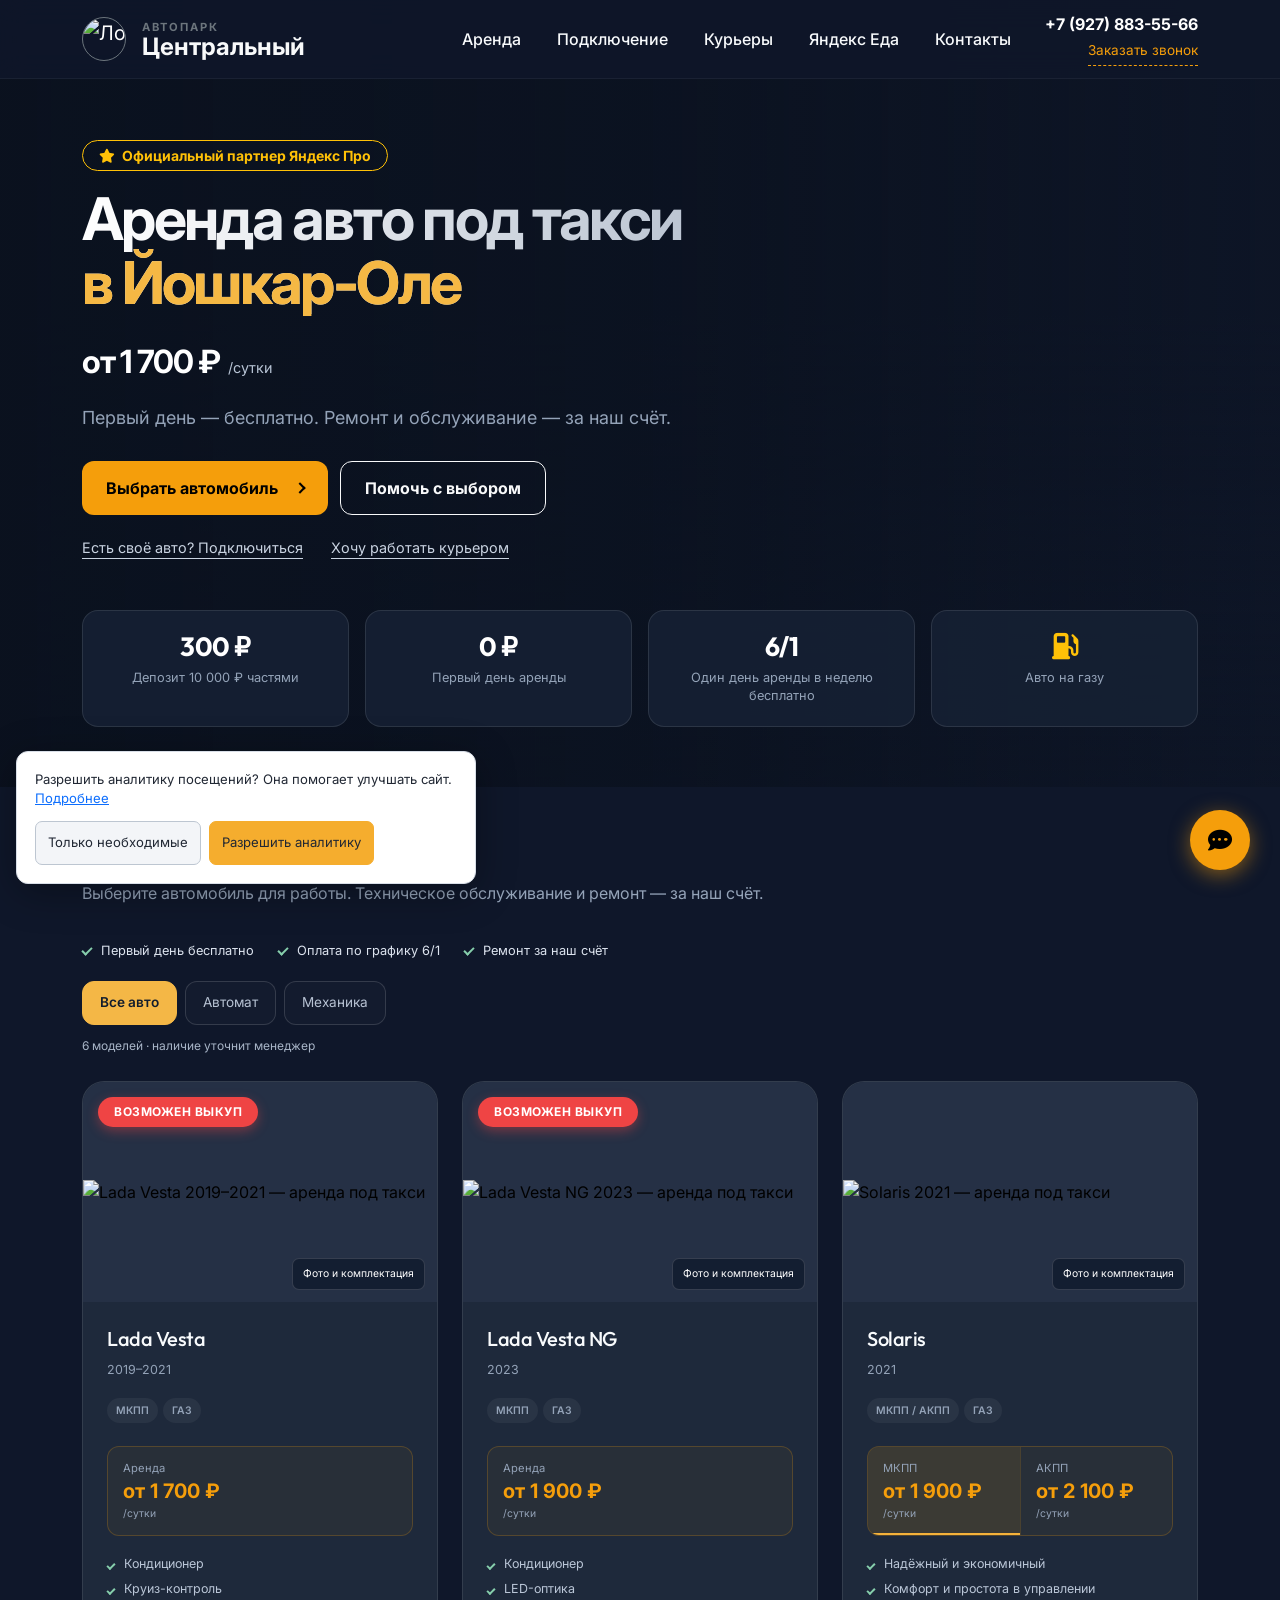
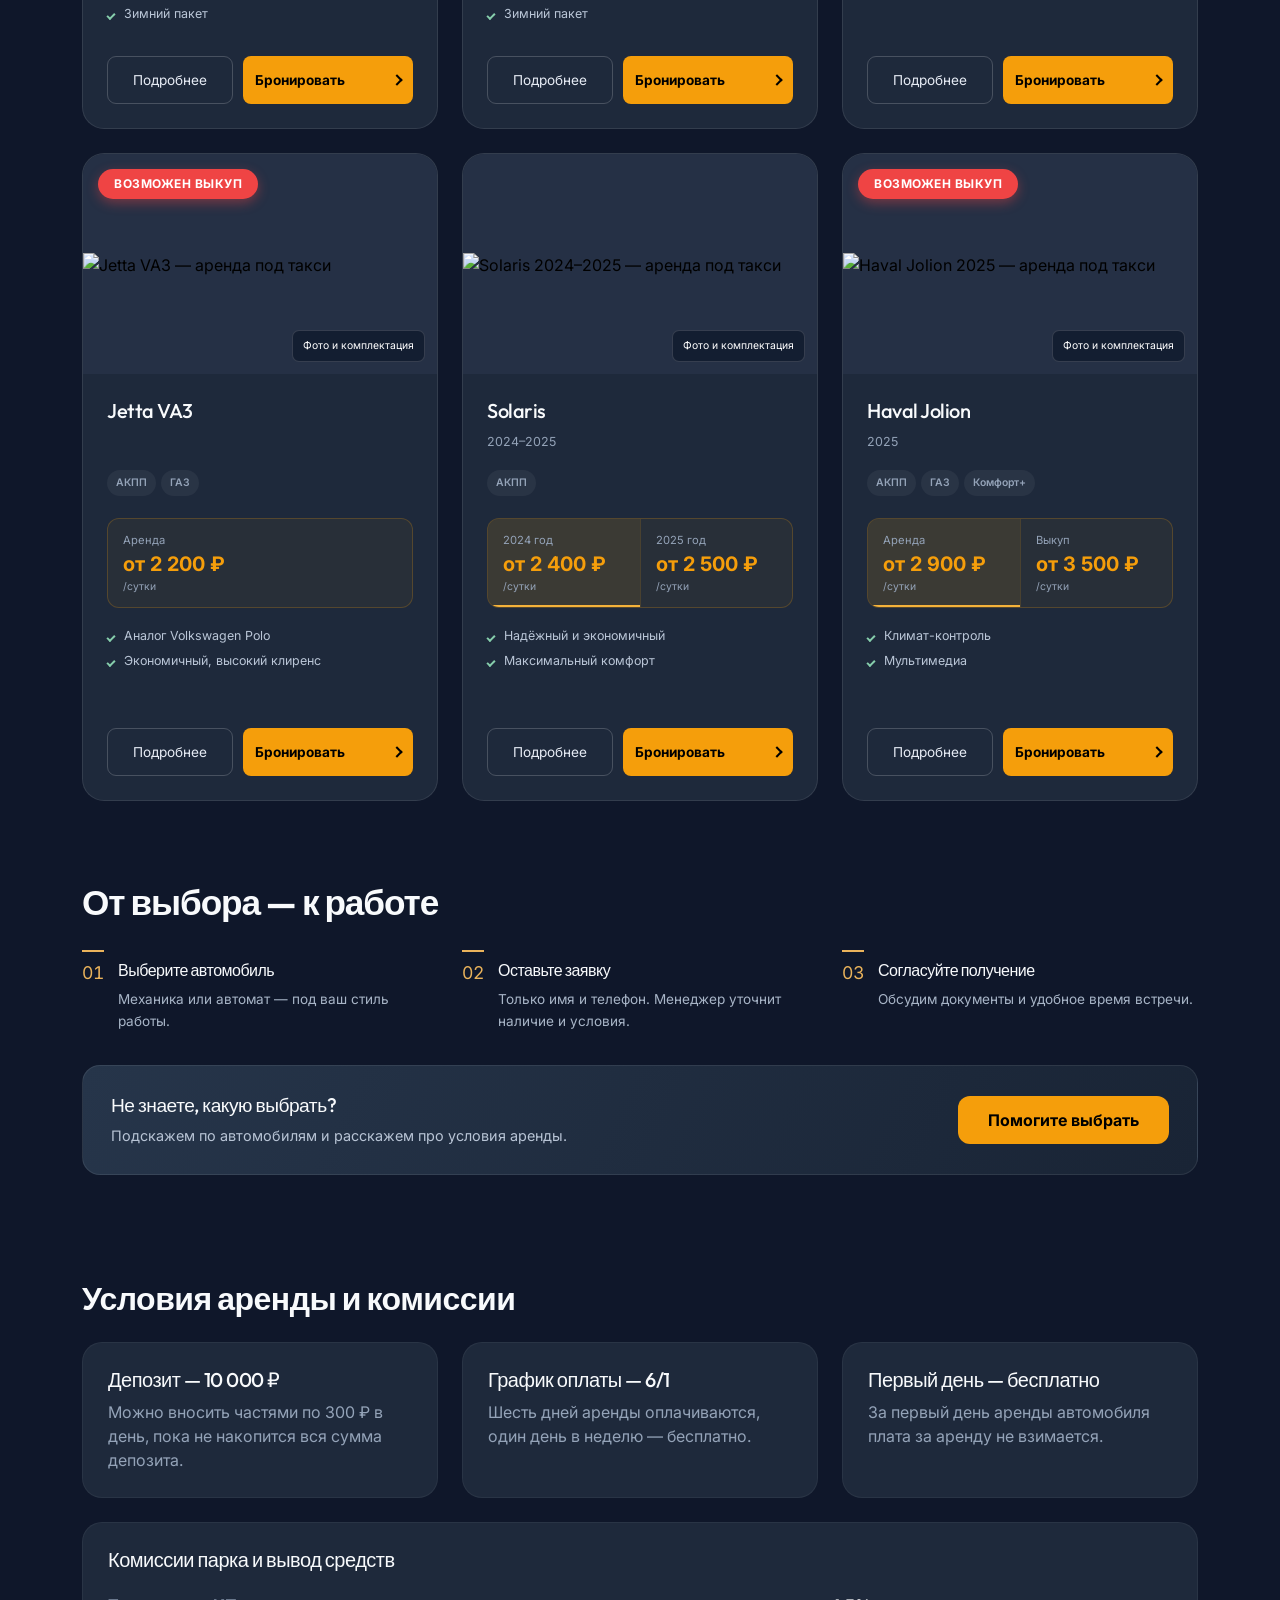
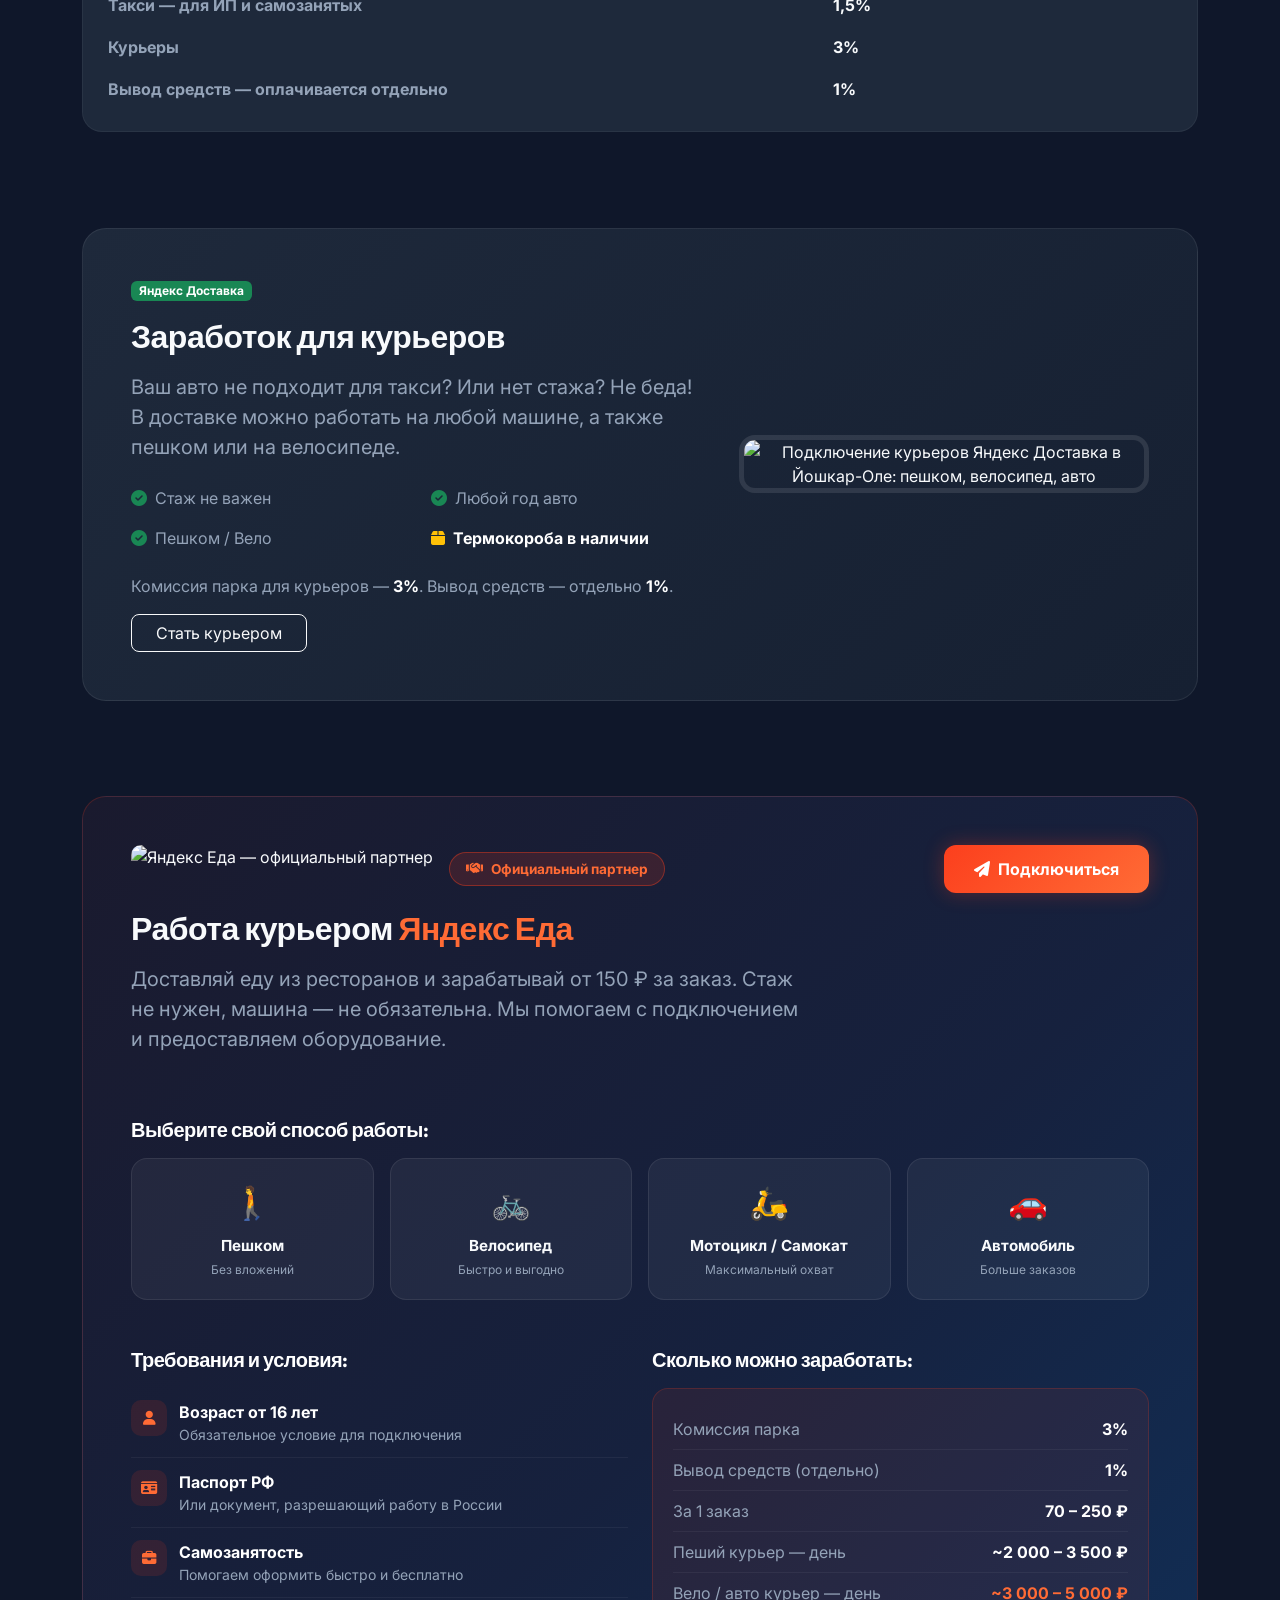
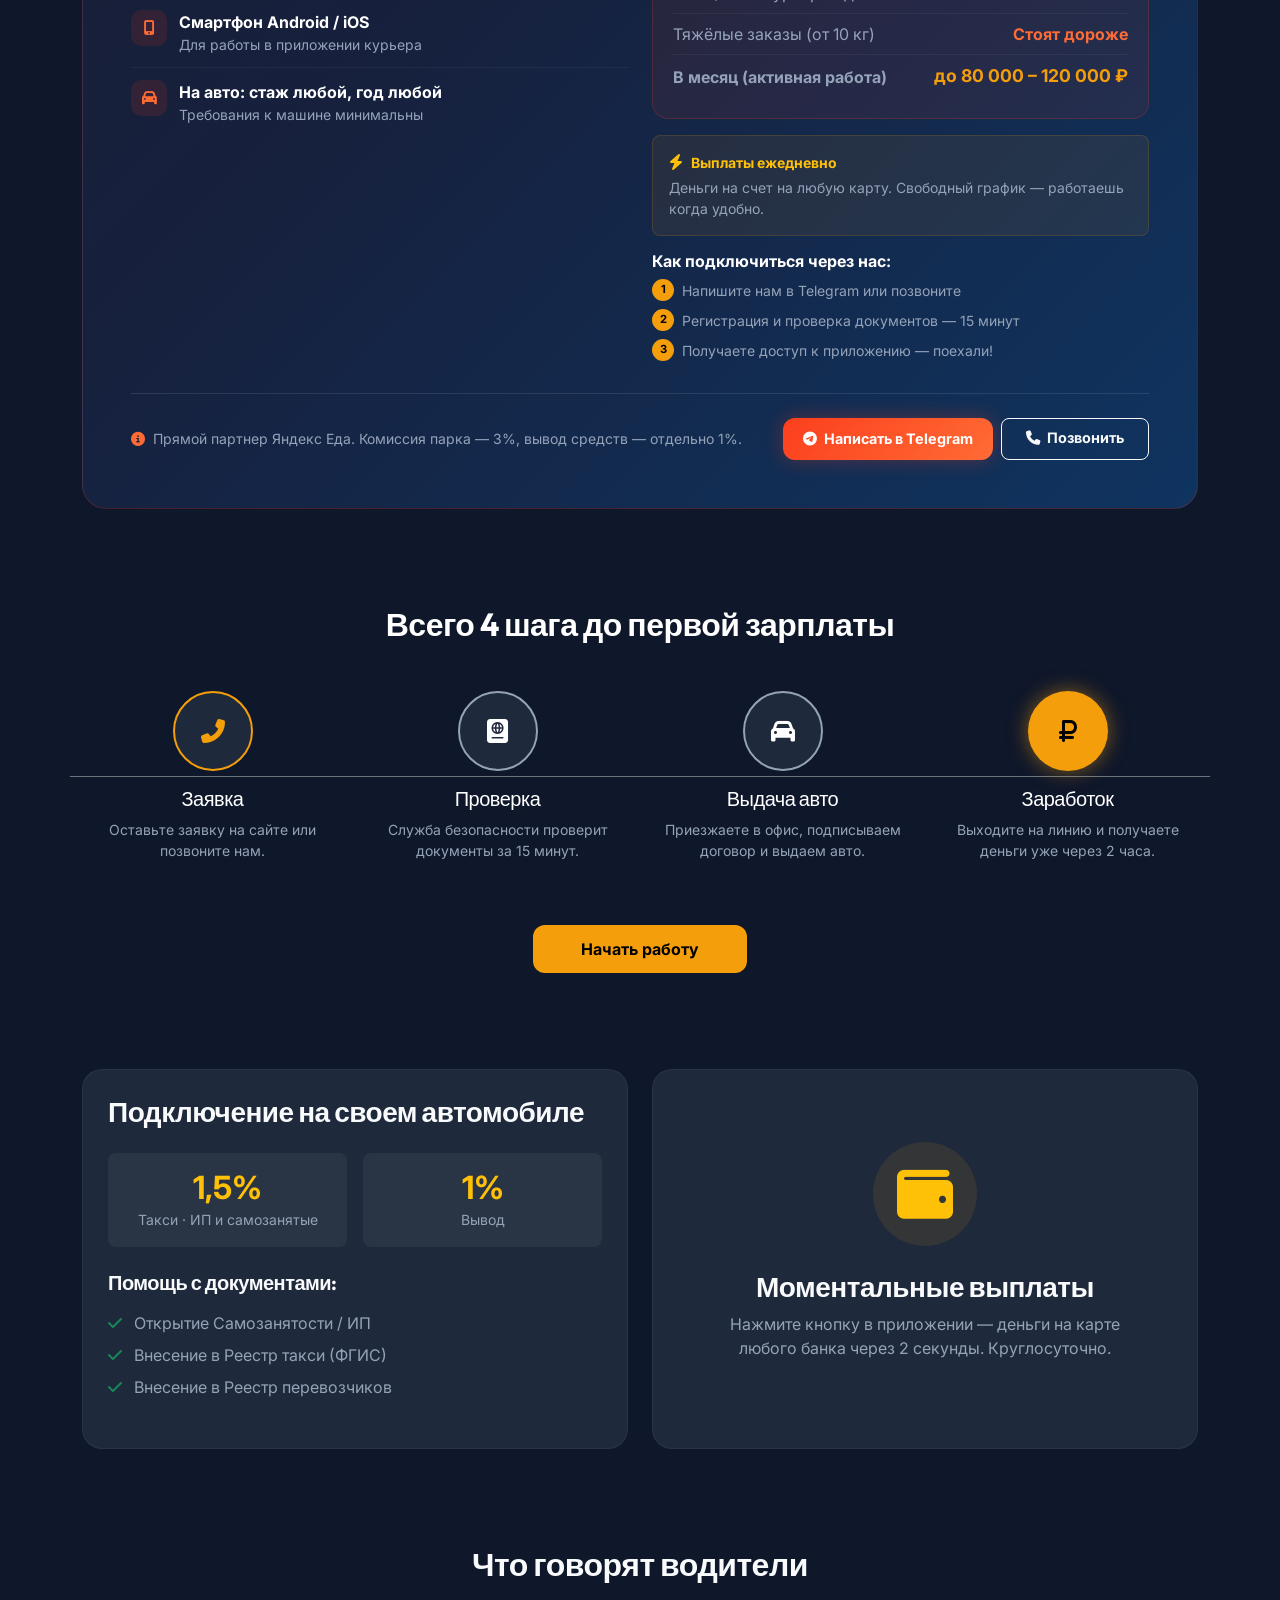
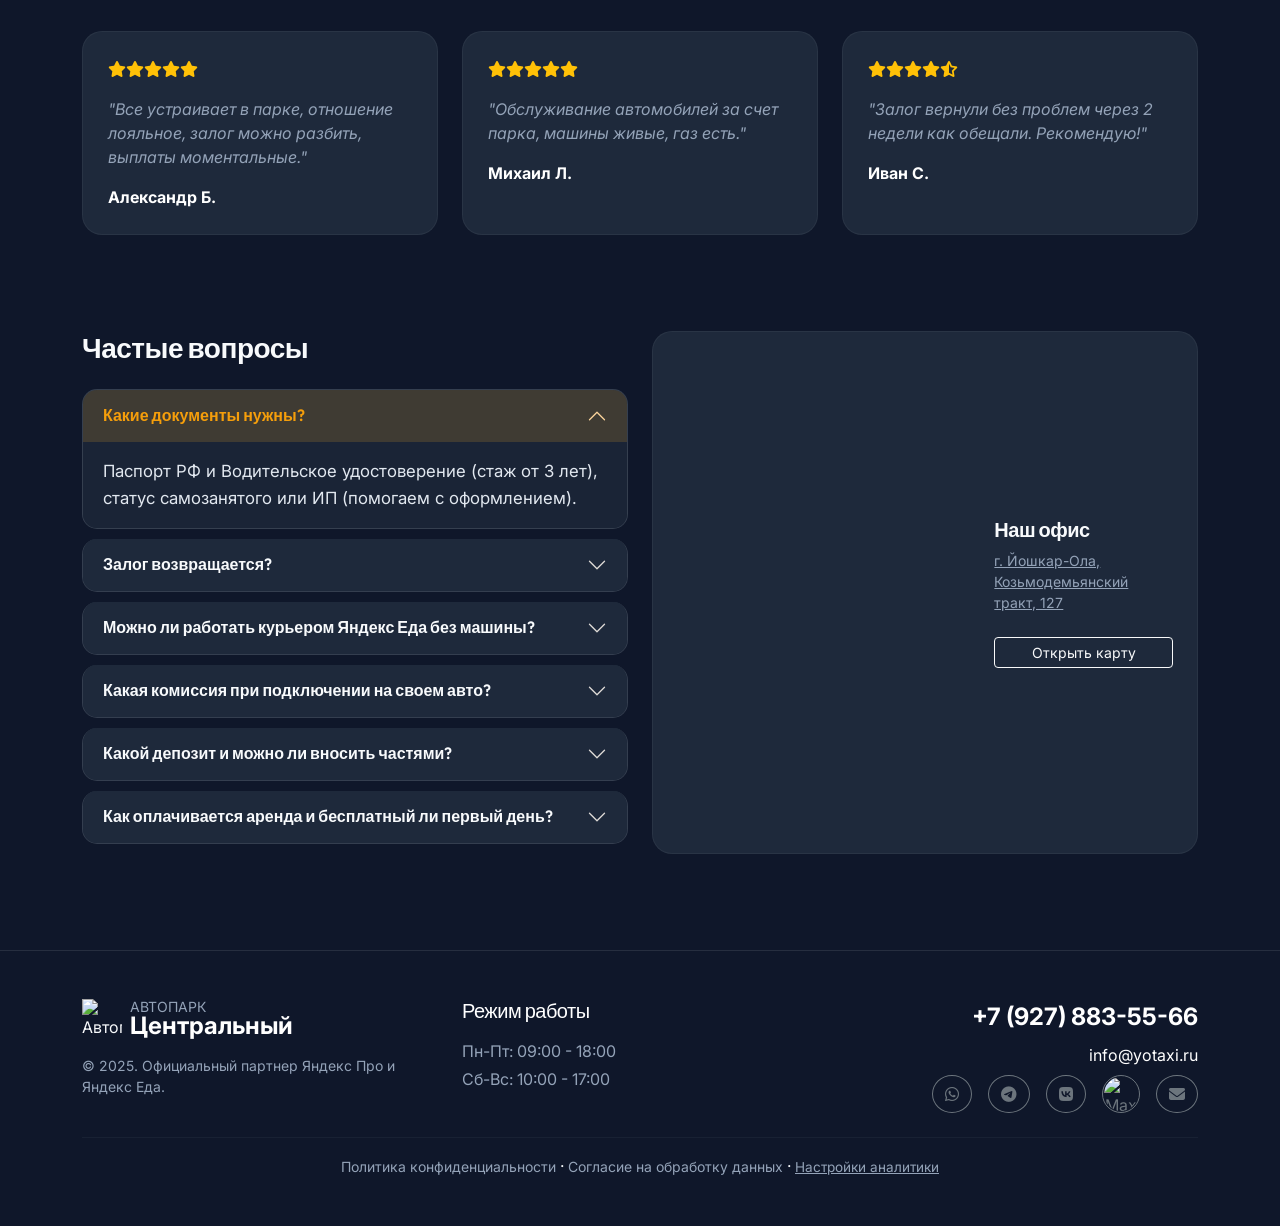
==== deploy/production/index.html @ 074aa04f "Package SEO-ready new homepage with isolated production assets" ====
<!DOCTYPE html>
<html lang="ru">
<head>
    <meta charset="UTF-8">
    <meta name="viewport" content="width=device-width, initial-scale=1.0">
    <meta name="theme-color" content="#f59e0b">

    <!-- Search metadata for the production homepage. -->
    <title>Аренда авто под такси в Йошкар-Оле от 1 700 ₽ | Центральный</title>
    <meta name="description" content="Авто под такси в Йошкар-Оле от 1 700 ₽/сутки: Vesta, Solaris, Jetta, Haval. Первый день бесплатно, график 6/1. Депозит частями, ремонт за счёт парка.">
    <meta name="robots" content="index, follow">
    <link rel="canonical" href="https://yotaxi.ru/">
    <link rel="sitemap" type="application/xml" href="https://yotaxi.ru/sitemap.xml">

    <!-- ДОБАВЛЕНО: preconnect для ускорения загрузки шрифтов и CDN -->
    <link rel="preconnect" href="https://fonts.googleapis.com">
    <link rel="preconnect" href="https://fonts.gstatic.com" crossorigin>
    <link rel="preconnect" href="https://cdn.jsdelivr.net">


    <!-- Open Graph -->
    <meta property="og:title" content="Аренда авто под такси в Йошкар-Оле от 1 700 ₽ | Центральный">
    <meta property="og:description" content="Авто под такси в Йошкар-Оле от 1 700 ₽/сутки: Vesta, Solaris, Jetta, Haval. Первый день бесплатно, график 6/1. Депозит частями, ремонт за счёт парка.">
    <meta property="og:type" content="website">
    <meta property="og:url" content="https://yotaxi.ru/">
    <meta property="og:site_name" content="Автопарк Центральный">
    <meta property="og:image" content="https://yotaxi.ru/vesta23.jpg">
    <meta property="og:image:width" content="1344">
    <meta property="og:image:height" content="768">
    <meta property="og:image:alt" content="Lada Vesta NG — аренда под такси в автопарке Центральный">
    <meta property="og:locale" content="ru_RU">

    <!-- Twitter Card -->
    <meta name="twitter:card" content="summary_large_image">
    <meta name="twitter:title" content="Аренда авто под такси в Йошкар-Оле от 1 700 ₽ | Центральный">
    <meta name="twitter:description" content="Авто под такси в Йошкар-Оле от 1 700 ₽/сутки: Vesta, Solaris, Jetta, Haval. Первый день бесплатно, график 6/1. Депозит частями, ремонт за счёт парка.">
    <meta name="twitter:image" content="https://yotaxi.ru/vesta23.jpg">

    <!-- AutoRental: published services and starting daily prices. -->
    <script type="application/ld+json">
{
  "@context": "https://schema.org",
  "@type": "AutoRental",
  "name": "Автопарк Центральный",
  "description": "Аренда автомобилей под такси и подключение водителей/курьеров к Яндекс Про и Яндекс Еда в Йошкар-Оле",
  "url": "https://yotaxi.ru/",
  "telephone": "+79278835566",
  "email": "info@yotaxi.ru",
  "image": "https://yotaxi.ru/logo.png",
  "logo": "https://yotaxi.ru/logo.png",
  "priceRange": "от 1700 ₽/сутки",
  "currenciesAccepted": "RUB",
  "areaServed": {
    "@type": "City",
    "name": "Йошкар-Ола"
  },
  "address": {
    "@type": "PostalAddress",
    "streetAddress": "Козьмодемьянский тракт 127",
    "addressLocality": "Йошкар-Ола",
    "addressRegion": "Республика Марий Эл",
    "addressCountry": "RU"
  },
  "openingHoursSpecification": [
    {
      "@type": "OpeningHoursSpecification",
      "dayOfWeek": [
        "Monday",
        "Tuesday",
        "Wednesday",
        "Thursday",
        "Friday"
      ],
      "opens": "09:00",
      "closes": "18:00"
    },
    {
      "@type": "OpeningHoursSpecification",
      "dayOfWeek": [
        "Saturday",
        "Sunday"
      ],
      "opens": "10:00",
      "closes": "17:00"
    }
  ],
  "sameAs": [
    "https://t.me/yotaxi",
    "https://vk.com/yotaxi12",
    "https://wa.me/79278835566"
  ],
  "hasOfferCatalog": {
    "@type": "OfferCatalog",
    "name": "Услуги автопарка",
    "itemListElement": [
      {
        "@type": "Offer",
        "url": "https://yotaxi.ru/#catalog",
        "itemOffered": {
          "@type": "Service",
          "name": "Lada Vesta 2019–2021, МКПП",
          "serviceType": "Аренда автомобиля под такси",
          "areaServed": {
            "@type": "City",
            "name": "Йошкар-Ола"
          }
        },
        "priceSpecification": {
          "@type": "UnitPriceSpecification",
          "minPrice": 1700,
          "priceCurrency": "RUB",
          "referenceQuantity": {
            "@type": "QuantitativeValue",
            "value": 1,
            "unitCode": "DAY"
          },
          "unitText": "сутки"
        }
      },
      {
        "@type": "Offer",
        "url": "https://yotaxi.ru/#catalog",
        "itemOffered": {
          "@type": "Service",
          "name": "Lada Vesta NG 2023, МКПП",
          "serviceType": "Аренда автомобиля под такси",
          "areaServed": {
            "@type": "City",
            "name": "Йошкар-Ола"
          }
        },
        "priceSpecification": {
          "@type": "UnitPriceSpecification",
          "minPrice": 1900,
          "priceCurrency": "RUB",
          "referenceQuantity": {
            "@type": "QuantitativeValue",
            "value": 1,
            "unitCode": "DAY"
          },
          "unitText": "сутки"
        }
      },
      {
        "@type": "Offer",
        "url": "https://yotaxi.ru/#catalog",
        "itemOffered": {
          "@type": "Service",
          "name": "Solaris, МКПП",
          "serviceType": "Аренда автомобиля под такси",
          "areaServed": {
            "@type": "City",
            "name": "Йошкар-Ола"
          }
        },
        "priceSpecification": {
          "@type": "UnitPriceSpecification",
          "minPrice": 1900,
          "priceCurrency": "RUB",
          "referenceQuantity": {
            "@type": "QuantitativeValue",
            "value": 1,
            "unitCode": "DAY"
          },
          "unitText": "сутки"
        }
      },
      {
        "@type": "Offer",
        "url": "https://yotaxi.ru/#catalog",
        "itemOffered": {
          "@type": "Service",
          "name": "Solaris, АКПП",
          "serviceType": "Аренда автомобиля под такси",
          "areaServed": {
            "@type": "City",
            "name": "Йошкар-Ола"
          }
        },
        "priceSpecification": {
          "@type": "UnitPriceSpecification",
          "minPrice": 2100,
          "priceCurrency": "RUB",
          "referenceQuantity": {
            "@type": "QuantitativeValue",
            "value": 1,
            "unitCode": "DAY"
          },
          "unitText": "сутки"
        }
      },
      {
        "@type": "Offer",
        "url": "https://yotaxi.ru/#catalog",
        "itemOffered": {
          "@type": "Service",
          "name": "Jetta VA3, АКПП",
          "serviceType": "Аренда автомобиля под такси",
          "areaServed": {
            "@type": "City",
            "name": "Йошкар-Ола"
          }
        },
        "priceSpecification": {
          "@type": "UnitPriceSpecification",
          "minPrice": 2200,
          "priceCurrency": "RUB",
          "referenceQuantity": {
            "@type": "QuantitativeValue",
            "value": 1,
            "unitCode": "DAY"
          },
          "unitText": "сутки"
        }
      },
      {
        "@type": "Offer",
        "url": "https://yotaxi.ru/#catalog",
        "itemOffered": {
          "@type": "Service",
          "name": "Solaris 2024, АКПП",
          "serviceType": "Аренда автомобиля под такси",
          "areaServed": {
            "@type": "City",
            "name": "Йошкар-Ола"
          }
        },
        "priceSpecification": {
          "@type": "UnitPriceSpecification",
          "minPrice": 2400,
          "priceCurrency": "RUB",
          "referenceQuantity": {
            "@type": "QuantitativeValue",
            "value": 1,
            "unitCode": "DAY"
          },
          "unitText": "сутки"
        }
      },
      {
        "@type": "Offer",
        "url": "https://yotaxi.ru/#catalog",
        "itemOffered": {
          "@type": "Service",
          "name": "Solaris 2025, АКПП",
          "serviceType": "Аренда автомобиля под такси",
          "areaServed": {
            "@type": "City",
            "name": "Йошкар-Ола"
          }
        },
        "priceSpecification": {
          "@type": "UnitPriceSpecification",
          "minPrice": 2500,
          "priceCurrency": "RUB",
          "referenceQuantity": {
            "@type": "QuantitativeValue",
            "value": 1,
            "unitCode": "DAY"
          },
          "unitText": "сутки"
        }
      },
      {
        "@type": "Offer",
        "url": "https://yotaxi.ru/#catalog",
        "itemOffered": {
          "@type": "Service",
          "name": "Haval Jolion 2025 — аренда",
          "serviceType": "Аренда автомобиля под такси",
          "areaServed": {
            "@type": "City",
            "name": "Йошкар-Ола"
          }
        },
        "priceSpecification": {
          "@type": "UnitPriceSpecification",
          "minPrice": 2900,
          "priceCurrency": "RUB",
          "referenceQuantity": {
            "@type": "QuantitativeValue",
            "value": 1,
            "unitCode": "DAY"
          },
          "unitText": "сутки"
        }
      },
      {
        "@type": "Offer",
        "url": "https://yotaxi.ru/#catalog",
        "itemOffered": {
          "@type": "Service",
          "name": "Haval Jolion 2025 — выкуп",
          "serviceType": "Аренда автомобиля с выкупом",
          "areaServed": {
            "@type": "City",
            "name": "Йошкар-Ола"
          }
        },
        "priceSpecification": {
          "@type": "UnitPriceSpecification",
          "minPrice": 3500,
          "priceCurrency": "RUB",
          "referenceQuantity": {
            "@type": "QuantitativeValue",
            "value": 1,
            "unitCode": "DAY"
          },
          "unitText": "сутки"
        }
      },
      {
        "@type": "Offer",
        "itemOffered": {
          "@type": "Service",
          "name": "Подключение на своем авто к Яндекс Про",
          "description": "Комиссия парка для ИП и самозанятых — 1,5%, вывод средств — отдельно 1%. Выплаты 24/7, помощь с документами."
        }
      },
      {
        "@type": "Offer",
        "itemOffered": {
          "@type": "Service",
          "name": "Подключение курьеров Яндекс Еда",
          "description": "Работа курьером Яндекс Еда пешком, на велосипеде или авто. Комиссия парка — 3%, вывод средств — отдельно 1%."
        }
      }
    ]
  },
  "@id": "https://yotaxi.ru/#organization"
}
    </script>

    <!-- FAQ answers match the visible page; rich results are not guaranteed. -->
    <script type="application/ld+json">
{
  "@context": "https://schema.org",
  "@type": "FAQPage",
  "@id": "https://yotaxi.ru/#faq",
  "mainEntity": [
    {
      "@type": "Question",
      "name": "Какие документы нужны?",
      "acceptedAnswer": {
        "@type": "Answer",
        "text": "Паспорт РФ и Водительское удостоверение (стаж от 3 лет), статус самозанятого или ИП (помогаем с оформлением)."
      }
    },
    {
      "@type": "Question",
      "name": "Залог возвращается?",
      "acceptedAnswer": {
        "@type": "Answer",
        "text": "Да, депозит полностью возвратный. Мы удерживаем его всего 14 дней после сдачи автомобиля для проверки наличия штрафов ГИБДД. Если штрафов нет — возвращаем всю сумму вам."
      }
    },
    {
      "@type": "Question",
      "name": "Можно ли работать курьером Яндекс Еда без машины?",
      "acceptedAnswer": {
        "@type": "Answer",
        "text": "Да! В Яндекс Еда можно работать пешком, на велосипеде или самокате. Стаж и автомобиль не нужны. Нужны паспорт, самозанятость и смартфон — помогаем с оформлением."
      }
    },
    {
      "@type": "Question",
      "name": "Какая комиссия при подключении на своем авто?",
      "acceptedAnswer": {
        "@type": "Answer",
        "text": "Комиссия парка для водителей такси со статусом ИП или самозанятого — 1,5%. Для курьеров — 3%. Вывод средств оплачивается отдельно — 1%. Выплаты доступны 24/7 в течение 2 секунд после нажатия кнопки."
      }
    },
    {
      "@type": "Question",
      "name": "Какой депозит и можно ли вносить частями?",
      "acceptedAnswer": {
        "@type": "Answer",
        "text": "Депозит — 10 000 ₽. Можно вносить по 300 ₽ в день, пока не накопится вся сумма."
      }
    },
    {
      "@type": "Question",
      "name": "Как оплачивается аренда и бесплатный ли первый день?",
      "acceptedAnswer": {
        "@type": "Answer",
        "text": "График оплаты — 6/1: шесть дней оплачиваются, один день в неделю — бесплатно. Первый день аренды также бесплатный."
      }
    }
  ]
}
    </script>

    <link rel="icon" type="image/png" href="logo.png">
    <!-- Шрифты -->
    <link href="https://fonts.googleapis.com/css2?family=Outfit:wght@300;400;600;800&family=Inter:wght@400;500&display=swap" rel="stylesheet">
    <link href="https://cdn.jsdelivr.net/npm/bootstrap@5.3.0/dist/css/bootstrap.min.css" rel="stylesheet">
    <link rel="stylesheet" href="https://cdnjs.cloudflare.com/ajax/libs/font-awesome/6.4.0/css/all.min.css">
    <link href="https://unpkg.com/aos@2.3.1/dist/aos.css" rel="stylesheet">

    <style>
        :root {
            --bg-body: #0f172a;
            --bg-card: #1e293b;
            --accent: #f59e0b;
            --accent-hover: #d97706;
            --text-light: #f8fafc;
            --text-dim: #94a3b8;
            /* Яндекс Еда цвет */
            --yeda-green: #FC3F1D;
            --yeda-bg: rgba(252, 63, 29, 0.08);
        }

        body { font-family: 'Inter', sans-serif; background-color: var(--bg-body); color: var(--text-light); overflow-x: hidden; }
        h1, h2, h3, h4, h5, .modal-title { font-family: 'Outfit', sans-serif; letter-spacing: -0.5px; }

        /* Навигация */
        .navbar { background-color: rgba(15,23,42,0.9) !important; backdrop-filter: blur(15px); border-bottom: 1px solid rgba(255,255,255,0.05); padding: 15px 0; }
        .nav-link { color: var(--text-light) !important; font-weight: 500; margin: 0 10px; position: relative; }
        .nav-link::after { content: ''; position: absolute; width: 0; height: 2px; bottom: 0; left: 0; background-color: var(--accent); transition: 0.3s; }
        .nav-link:hover::after { width: 100%; }
        .callback-link { color: var(--accent); font-size: 0.85rem; text-decoration: none; border-bottom: 1px dashed var(--accent); transition: 0.3s; cursor: pointer; }
        .callback-link:hover { color: #fff; border-color: #fff; }

        /* Кнопки */
        .btn-primary-custom { background: var(--accent); color: #000; font-weight: 700; padding: 12px 30px; border-radius: 12px; border: none; box-shadow: 0 0 20px rgba(245,158,11,0.4); transition: 0.3s; }
        .btn-primary-custom:hover { background: var(--accent-hover); transform: translateY(-3px); box-shadow: 0 0 30px rgba(245,158,11,0.6); color: #000; }

        /* Поля ввода */
        .form-control { background-color: rgba(255,255,255,0.08) !important; border: 1px solid rgba(255,255,255,0.1) !important; color: #ffffff !important; padding: 12px; }
        .form-control:focus { background-color: rgba(255,255,255,0.15) !important; border-color: var(--accent) !important; box-shadow: none !important; }
        .form-control::placeholder { color: rgba(255,255,255,0.5) !important; opacity: 1; }

        /* Герой */
        .hero-section {
            position: relative; padding: 180px 0 120px;
            background: radial-gradient(circle at top right, rgba(245,158,11,0.15), transparent 40%),
                        linear-gradient(to bottom, rgba(15,23,42,0.6), var(--bg-body)),
                        url('./photo.avif');
            background-size: cover; background-position: center; overflow: hidden;
        }

        /* Bento & Cards */
        .bento-box { background: var(--bg-card); border: 1px solid rgba(255,255,255,0.05); border-radius: 20px; padding: 25px; height: 100%; transition: 0.3s; }
        .bento-box:hover { transform: translateY(-5px); border-color: rgba(255,255,255,0.2); }
        .car-card { background: var(--bg-card); border-radius: 24px; overflow: hidden; border: 1px solid rgba(255,255,255,0.05); transition: 0.4s cubic-bezier(0.175,0.885,0.32,1.275); height: 100%; position: relative; }
        .car-card:hover { transform: translateY(-10px) scale(1.02); box-shadow: 0 20px 40px rgba(0,0,0,0.3); border-color: rgba(245,158,11,0.3); }
        .car-img-wrapper { height: 240px; background: #253045; position: relative; overflow: hidden; }
        .car-img-wrapper img { width: 100%; height: 100%; object-fit: cover; transition: 0.5s; }
        .car-card:hover .car-img-wrapper img { transform: scale(1.1); }
        .car-body { padding: 30px; display: flex; flex-direction: column; height: 100%; }
        .price-tag { background: rgba(245,158,11,0.15); color: var(--accent); padding: 8px 16px; border-radius: 12px; font-weight: 700; font-size: 1.1rem; border: 1px solid rgba(245,158,11,0.3); }
        .tag { font-size: 0.75rem; font-weight: 600; padding: 6px 12px; border-radius: 50px; background: rgba(255,255,255,0.05); color: var(--text-dim); display: inline-block; margin-right: 5px; margin-bottom: 5px; }
        .tag-accent { background: rgba(245,158,11,0.15); color: var(--accent); }
        .badge-buyout { position: absolute; top: 15px; left: 15px; background: #ef4444; color: white; padding: 6px 16px; border-radius: 50px; font-weight: 700; font-size: 0.75rem; z-index: 10; text-transform: uppercase; letter-spacing: 0.5px; box-shadow: 0 4px 12px rgba(239,68,68,0.4); }

        /* FAQ */
        .accordion-item { background-color: var(--bg-card); border: 1px solid rgba(255,255,255,0.1); border-radius: 15px !important; margin-bottom: 10px; overflow: hidden; }
        .accordion-button { background-color: var(--bg-card); color: var(--text-light); font-weight: 600; box-shadow: none !important; }
        .accordion-button:not(.collapsed) { background-color: rgba(245,158,11,0.15); color: var(--accent); }
        .accordion-button::after { filter: invert(1); }
        .accordion-body { color: #e2e8f0; background-color: #1a2436; font-size: 1.05rem; line-height: 1.6; }

        /* ===== СЕКЦИЯ КУРЬЕРЫ (ИСПРАВЛЕНО: добавлен стиль courier-section) ===== */
        .courier-section {
            background: linear-gradient(135deg, #1e293b 0%, #162032 100%);
            border: 1px solid rgba(255,255,255,0.08);
            border-radius: 24px;
        }

        /* ===== НОВЫЙ БЛОК: ЯНДЕКС ЕДА ===== */
        .yeda-section {
            background: linear-gradient(135deg, #1a1a2e 0%, #16213e 50%, #0f3460 100%);
            border-radius: 24px;
            border: 1px solid rgba(252, 63, 29, 0.2);
            position: relative;
            overflow: hidden;
        }
        .yeda-section::before {
            content: '';
            position: absolute;
            top: -50%;
            right: -20%;
            width: 400px;
            height: 400px;
            background: radial-gradient(circle, rgba(252,63,29,0.1) 0%, transparent 70%);
            pointer-events: none;
        }
        .yeda-badge {
            display: inline-flex;
            align-items: center;
            gap: 8px;
            background: rgba(252,63,29,0.15);
            border: 1px solid rgba(252,63,29,0.4);
            color: #FF6B35;
            padding: 6px 16px;
            border-radius: 50px;
            font-weight: 700;
            font-size: 0.85rem;
            margin-bottom: 16px;
        }
        .yeda-transport-card {
            background: rgba(255,255,255,0.05);
            border: 1px solid rgba(255,255,255,0.08);
            border-radius: 16px;
            padding: 20px;
            text-align: center;
            transition: 0.3s;
            cursor: default;
        }
        .yeda-transport-card:hover {
            background: rgba(252,63,29,0.1);
            border-color: rgba(252,63,29,0.3);
            transform: translateY(-4px);
        }
        .yeda-transport-card .icon { font-size: 2rem; margin-bottom: 8px; }
        .yeda-transport-card .label { font-weight: 700; color: var(--text-light); font-size: 0.95rem; }
        .yeda-transport-card .sub { font-size: 0.75rem; color: var(--text-dim); margin-top: 4px; }
        .yeda-condition-row {
            display: flex;
            align-items: flex-start;
            gap: 12px;
            padding: 12px 0;
            border-bottom: 1px solid rgba(255,255,255,0.05);
        }
        .yeda-condition-row:last-child { border-bottom: none; }
        .yeda-condition-icon {
            width: 36px;
            height: 36px;
            background: rgba(252,63,29,0.12);
            border-radius: 10px;
            display: flex;
            align-items: center;
            justify-content: center;
            flex-shrink: 0;
            color: #FF6B35;
            font-size: 0.9rem;
        }
        .yeda-earnings-block {
            background: rgba(252,63,29,0.08);
            border: 1px solid rgba(252,63,29,0.2);
            border-radius: 16px;
            padding: 20px;
        }
        .yeda-earn-item {
            display: flex;
            justify-content: space-between;
            align-items: center;
            padding: 8px 0;
            border-bottom: 1px solid rgba(255,255,255,0.05);
        }
        .yeda-earn-item:last-child { border-bottom: none; }
        .btn-yeda {
            background: linear-gradient(135deg, #FC3F1D, #ff6b35);
            color: white;
            font-weight: 700;
            padding: 12px 30px;
            border-radius: 12px;
            border: none;
            box-shadow: 0 0 20px rgba(252,63,29,0.3);
            transition: 0.3s;
            text-decoration: none;
            display: inline-block;
        }
        .btn-yeda:hover { transform: translateY(-3px); box-shadow: 0 0 30px rgba(252,63,29,0.5); color: white; }

        /* Chat Widget */
        .chat-widget { position: fixed; bottom: 30px; right: 30px; z-index: 2000; display: flex; flex-direction: column-reverse; align-items: center; gap: 10px; }
        @media (max-width: 768px) { .chat-widget { bottom: 90px; right: 20px; } }
        .chat-toggle { width: 60px; height: 60px; background: var(--accent); border-radius: 50%; border: none; box-shadow: 0 5px 20px rgba(245,158,11,0.5); color: #000; font-size: 24px; cursor: pointer; transition: 0.3s; display: flex; align-items: center; justify-content: center; animation: pulse-gold 2s infinite; }
        .chat-toggle.active { animation: none; background: #fff; color: #000; }
        .chat-buttons { display: flex; flex-direction: column; gap: 10px; opacity: 0; visibility: hidden; transform: translateY(20px); transition: all 0.3s ease; pointer-events: none; }
        .chat-buttons.active { opacity: 1; visibility: visible; transform: translateY(0); pointer-events: auto; }
        .chat-btn { width: 50px; height: 50px; border-radius: 50%; display: flex; align-items: center; justify-content: center; color: white !important; text-decoration: none; font-size: 22px; box-shadow: 0 5px 15px rgba(0,0,0,0.3); transition: 0.3s; }
        .chat-btn:hover { transform: scale(1.1); color: white !important; }
        .chat-btn.wa { background: #25D366; }
        .chat-btn.tg { background: #0088cc; }
        .chat-btn.vk { background: #0077FF; }
        .chat-btn.max { background: #FF6B35; }
        @keyframes pulse-gold { 0% { box-shadow: 0 0 0 0 rgba(245,158,11,0.7); } 70% { box-shadow: 0 0 0 15px rgba(245,158,11,0); } 100% { box-shadow: 0 0 0 0 rgba(245,158,11,0); } }

        /* Mobile Nav */
        .mobile-nav { position: fixed; bottom: 20px; left: 50%; transform: translateX(-50%); width: 90%; max-width: 400px; background: rgba(15,23,42,0.8); backdrop-filter: blur(15px); border: 1px solid rgba(255,255,255,0.1); border-radius: 50px; padding: 10px; display: flex; gap: 10px; z-index: 1000; box-shadow: 0 10px 30px rgba(0,0,0,0.5); }
        .mobile-btn { flex: 1; text-align: center; padding: 12px; border-radius: 40px; font-weight: 700; text-decoration: none; font-size: 0.9rem; }
        @media (min-width: 768px) { .mobile-nav { display: none; } }
        .text-gradient { background: linear-gradient(to right, #fff, #94a3b8); -webkit-background-clip: text; -webkit-text-fill-color: transparent; }
    </style>
    <link rel="stylesheet" href="assets-v20261110/site.css?v=20261110-gallery-1">
</head>
<body>
    <!-- Шапка -->
    <nav class="navbar navbar-expand-lg navbar-dark fixed-top">
        <div class="container">
            <a class="navbar-brand d-flex align-items-center" href="#">
                <img src="logo.png" alt="Логотип Автопарк Центральный" width="50" height="50" class="me-3 rounded-circle border border-secondary">
                <div class="d-flex flex-column">
                    <span class="text-secondary text-uppercase fw-bold" style="font-size:0.7rem;letter-spacing:2px;">Автопарк</span>
                    <span class="fw-bold text-light" style="font-size:1.5rem;line-height:1;">Центральный</span>
                </div>
            </a>
            <button class="navbar-toggler border-0" type="button" data-bs-toggle="collapse" data-bs-target="#navbarNav" aria-controls="navbarNav" aria-expanded="false" aria-label="Открыть меню">
                <span class="navbar-toggler-icon"></span>
            </button>
            <div class="collapse navbar-collapse" id="navbarNav">
                <ul class="navbar-nav ms-auto align-items-center">
                    <li class="nav-item"><a class="nav-link" href="#catalog">Аренда</a></li>
                    <li class="nav-item"><a class="nav-link" href="#connect">Подключение</a></li>
                    <li class="nav-item"><a class="nav-link" href="#courier">Курьеры</a></li>
                    <li class="nav-item"><a class="nav-link" href="#yeda">Яндекс Еда</a></li>
                    <li class="nav-item"><a class="nav-link" href="#contacts">Контакты</a></li>
                    <li class="nav-item ms-lg-3 mt-3 mt-lg-0">
                        <div class="text-end">
                            <a href="tel:+79278835566" class="d-block text-white fw-bold text-decoration-none">+7 (927) 883-55-66</a>
                            <button type="button" class="callback-link" data-bs-toggle="modal" data-bs-target="#callbackModal">Заказать звонок</button>
                        </div>
                    </li>
                </ul>
            </div>
        </div>
    </nav>

    <!-- Герой -->
    <section class="hero-section d-flex align-items-center">
        <div class="container position-relative z-2">
            <div class="row">
                <div class="col-lg-8" data-aos="fade-up">
                    <div class="d-inline-block px-3 py-1 border border-warning rounded-pill text-warning mb-3 small fw-bold">
                        <i class="fas fa-star me-1"></i> Официальный партнер Яндекс Про
                    </div>
                    <h1 class="display-3 fw-bold mb-4 text-gradient">Аренда авто под такси<br><span class="hero-location">в Йошкар-Оле</span></h1>
                    <p class="fs-5 text-dim mb-5" style="max-width:600px;">
                        <span class="hero-start-price">от 1 700 ₽<small>/сутки</small></span>
                        Первый день — бесплатно. Ремонт и обслуживание — за наш счёт.
                    </p>
                    <div class="hero-actions d-flex gap-3 flex-wrap">
                        <a href="#catalog" class="btn btn-primary-custom">Выбрать автомобиль <span class="cta-arrow" aria-hidden="true"></span></a>
                        <button type="button" data-bs-toggle="modal" data-bs-target="#callbackModal" class="btn btn-outline-light rounded-3 px-4 py-3 fw-bold">Помочь с выбором</button>
                    </div>
                    <div class="hero-paths">
                        <a href="#connect">Есть своё авто? Подключиться</a>
                        <a href="#courier">Хочу работать курьером</a>
                    </div>
                </div>
            </div>
            <div class="row mt-5 g-3 hero-benefits" data-aos="fade-up" data-aos-delay="200">
                <div class="col-6 col-md-3">
                    <div class="bento-box text-center">
                        <h3 class="text-white fw-bold mb-0">300 ₽</h3>
                        <small class="text-dim">Депозит 10 000 ₽ частями</small>
                    </div>
                </div>
                <div class="col-6 col-md-3">
                    <div class="bento-box text-center">
                        <h3 class="text-white fw-bold mb-0">0 ₽</h3>
                        <small class="text-dim">Первый день аренды</small>
                    </div>
                </div>
                <div class="col-6 col-md-3">
                    <div class="bento-box text-center">
                        <h3 class="text-white fw-bold mb-0">6/1</h3>
                        <small class="text-dim">Один день аренды в неделю бесплатно</small>
                    </div>
                </div>
                <div class="col-6 col-md-3">
                    <div class="bento-box text-center">
                        <h3 class="text-white fw-bold mb-0"><i class="fas fa-gas-pump text-warning"></i></h3>
                        <small class="text-dim">Авто на газу</small>
                    </div>
                </div>
            </div>
        </div>
    </section>

    <!-- КАТАЛОГ -->
    <section id="catalog" class="py-5">
        <div class="container">
            <div class="d-flex justify-content-between align-items-end mb-5" data-aos="fade-right">
                <div>
                    <h2 class="fw-bold mb-2">Наш автопарк</h2>
                    <p class="text-dim mb-0">Выберите автомобиль для работы. Техническое обслуживание и ремонт — за наш счёт.</p>
                </div>
            </div>
            <ul class="rental-assurances" aria-label="Преимущества аренды">
                <li><span class="feature-check" aria-hidden="true"></span>Первый день бесплатно</li>
                <li><span class="feature-check" aria-hidden="true"></span>Оплата по графику 6/1</li>
                <li><span class="feature-check" aria-hidden="true"></span>Ремонт за наш счёт</li>
            </ul>
            <div class="catalog-toolbar">
                <div class="catalog-filters" role="group" aria-label="Коробка передач">
                    <button type="button" data-filter="all" aria-pressed="true">Все авто</button>
                    <button type="button" data-filter="auto" aria-pressed="false">Автомат</button>
                    <button type="button" data-filter="manual" aria-pressed="false">Механика</button>
                </div>
                <p id="catalogCount" class="catalog-count" aria-live="polite">6 моделей · наличие уточнит менеджер</p>
            </div>
            <div class="row g-4">
                <div class="col-md-6 col-lg-4" data-aos="fade-up">
                    <article data-car="vesta-2019-21" class="car-card" data-gearbox="manual">
                        <div class="car-img-wrapper"><button type="button" class="car-photo-trigger" aria-label="Смотреть Lada Vesta"><span class="badge-buyout">Возможен выкуп</span><img src="vesta21.jpeg" alt="Lada Vesta 2019–2021 — аренда под такси" loading="lazy" width="400" height="240"><span class="car-photo-hint">Фото и комплектация</span></button></div>
                        <div class="car-body">
                            <div class="car-heading"><h3>Lada Vesta</h3><span class="car-year">2019–2021</span></div>
                            <div class="car-tags"><span class="tag">МКПП</span><span class="tag">ГАЗ</span></div>
                            <div class="car-rates car-rates-single"><div class="car-rate"><span class="car-rate-label">Аренда</span><div class="car-rate-value">от 1&nbsp;700&nbsp;₽</div><span class="car-rate-unit">/сутки</span></div></div>
                            <ul class="car-highlights"><li><span class="feature-check" aria-hidden="true"></span>Кондиционер</li><li><span class="feature-check" aria-hidden="true"></span>Круиз-контроль</li><li><span class="feature-check" aria-hidden="true"></span>Зимний пакет</li></ul>
                            <template class="vehicle-content">
                                <p>Кондиционер, круиз-контроль, зимний пакет. Просторный салон.</p>
                                <div class="equipment-list"><details class="equipment-item"><summary><i class="fas fa-snowflake" aria-hidden="true"></i>Кондиционер</summary><p>Охлаждение воздуха в салоне.</p></details><details class="equipment-item"><summary><i class="fas fa-gauge-high" aria-hidden="true"></i>Круиз-контроль</summary><p>Поддержание выбранной скорости движения.</p></details><details class="equipment-item"><summary><i class="fas fa-temperature-low" aria-hidden="true"></i>Зимний пакет</summary><p>Набор опций для холодного времени года. Конкретные обогревы уточните у менеджера.</p></details></div>
                                <figure><a href="vesta21.jpeg" target="_blank" rel="noopener"><img src="vesta21.jpeg" alt="Lada Vesta — внешний вид" loading="lazy" width="400" height="240"></a><figcaption>Внешний вид · нажмите на фото, чтобы увеличить</figcaption></figure>
                                <p class="small text-dim">Комплектацию и наличие конкретного автомобиля подтвердит менеджер.</p>
                            </template>
                            <div class="car-actions"><button type="button" class="car-detail-trigger">Подробнее</button>
                            <button type="button" class="btn btn-primary-custom booking-trigger mt-auto" data-bs-toggle="modal" data-bs-target="#callbackModal" data-vehicle="vesta-2019-21">Бронировать <span class="cta-arrow" aria-hidden="true"></span></button></div>
                        </div>
                    </article>
                </div>
                <div class="col-md-6 col-lg-4" data-aos="fade-up">
                    <article data-car="vesta-2023" class="car-card" data-gearbox="manual">
                        <div class="car-img-wrapper"><button type="button" class="car-photo-trigger" aria-label="Смотреть Lada Vesta NG"><span class="badge-buyout">Возможен выкуп</span><img src="vesta23.jpg" alt="Lada Vesta NG 2023 — аренда под такси" loading="lazy" width="400" height="240"><span class="car-photo-hint">Фото и комплектация</span></button></div>
                        <div class="car-body">
                            <div class="car-heading"><h3>Lada Vesta NG</h3><span class="car-year">2023</span></div>
                            <div class="car-tags"><span class="tag">МКПП</span><span class="tag">ГАЗ</span></div>
                            <div class="car-rates car-rates-single"><div class="car-rate"><span class="car-rate-label">Аренда</span><div class="car-rate-value">от 1&nbsp;900&nbsp;₽</div><span class="car-rate-unit">/сутки</span></div></div>
                            <ul class="car-highlights"><li><span class="feature-check" aria-hidden="true"></span>Кондиционер</li><li><span class="feature-check" aria-hidden="true"></span>LED-оптика</li><li><span class="feature-check" aria-hidden="true"></span>Зимний пакет</li></ul>
                            <template class="vehicle-content">
                                <p>Новый кузов и LED-оптика. Кондиционер, зимний пакет.</p>
                                <div class="equipment-list"><details class="equipment-item"><summary><i class="fas fa-snowflake" aria-hidden="true"></i>Кондиционер</summary><p>Охлаждение воздуха в салоне.</p></details><details class="equipment-item"><summary><i class="fas fa-lightbulb" aria-hidden="true"></i>LED-оптика</summary><p>Светодиодная оптика.</p></details><details class="equipment-item"><summary><i class="fas fa-temperature-low" aria-hidden="true"></i>Зимний пакет</summary><p>Набор опций для холодного времени года. Конкретные обогревы уточните у менеджера.</p></details></div>
                                <figure><a href="vesta23.jpg" target="_blank" rel="noopener"><img src="vesta23.jpg" alt="Lada Vesta NG — внешний вид" loading="lazy" width="400" height="240"></a><figcaption>Внешний вид · нажмите на фото, чтобы увеличить</figcaption></figure>
                                <p class="small text-dim">Комплектацию и наличие конкретного автомобиля подтвердит менеджер.</p>
                            </template>
                            <div class="car-actions"><button type="button" class="car-detail-trigger">Подробнее</button>
                            <button type="button" class="btn btn-primary-custom booking-trigger mt-auto" data-bs-toggle="modal" data-bs-target="#callbackModal" data-vehicle="vesta-2023">Бронировать <span class="cta-arrow" aria-hidden="true"></span></button></div>
                        </div>
                    </article>
                </div>
                <div class="col-md-6 col-lg-4" data-aos="fade-up">
                    <article data-car="solaris-manual" class="car-card" data-gearbox="manual auto">
                        <div class="car-img-wrapper"><button type="button" class="car-photo-trigger" aria-label="Смотреть Solaris"><img src="solaris.jpeg" alt="Solaris 2021 — аренда под такси" loading="lazy" width="400" height="240"><span class="car-photo-hint">Фото и комплектация</span></button></div>
                        <div class="car-body">
                            <div class="car-heading"><h3>Solaris</h3><span class="car-year">2021</span></div>
                            <div class="car-tags"><span class="tag">МКПП / АКПП</span><span class="tag">ГАЗ</span></div>
                            <div class="car-rates" role="group" aria-label="Выберите вариант автомобиля"><button type="button" class="car-rate car-rate-choice" data-variant="solaris-manual" aria-pressed="true"><span class="car-rate-label">МКПП</span><span class="car-rate-value">от 1&nbsp;900&nbsp;₽</span><span class="car-rate-unit">/сутки</span></button><button type="button" class="car-rate car-rate-choice" data-variant="solaris-auto" aria-pressed="false"><span class="car-rate-label">АКПП</span><span class="car-rate-value">от 2&nbsp;100&nbsp;₽</span><span class="car-rate-unit">/сутки</span></button></div>
                            <ul class="car-highlights"><li><span class="feature-check" aria-hidden="true"></span>Надёжный и экономичный</li><li><span class="feature-check" aria-hidden="true"></span>Комфорт и простота в управлении</li></ul>
                            <template class="vehicle-content">
                                <p>Надёжный и экономичный. Комфорт и простота в управлении.</p>
                                <div class="equipment-list"></div>
                                <figure><a href="solaris.jpeg" target="_blank" rel="noopener"><img src="solaris.jpeg" alt="Solaris — внешний вид" loading="lazy" width="400" height="240"></a><figcaption>Внешний вид · нажмите на фото, чтобы увеличить</figcaption></figure>
                                <p class="small text-dim">Комплектацию и наличие конкретного автомобиля подтвердит менеджер.</p>
                            </template>
                            <div class="car-actions"><button type="button" class="car-detail-trigger">Подробнее</button>
                            <button type="button" class="btn btn-primary-custom booking-trigger mt-auto" data-bs-toggle="modal" data-bs-target="#callbackModal" data-vehicle="solaris-manual">Бронировать <span class="cta-arrow" aria-hidden="true"></span></button></div>
                        </div>
                    </article>
                </div>
                <div class="col-md-6 col-lg-4" data-aos="fade-up">
                    <article data-car="jetta" class="car-card" data-gearbox="auto">
                        <div class="car-img-wrapper"><button type="button" class="car-photo-trigger" aria-label="Смотреть Jetta VA3"><span class="badge-buyout">Возможен выкуп</span><img src="jetta.jpeg" alt="Jetta VA3  — аренда под такси" loading="lazy" width="400" height="240"><span class="car-photo-hint">Фото и комплектация</span></button></div>
                        <div class="car-body">
                            <div class="car-heading"><h3>Jetta VA3</h3><span class="car-year">&nbsp;</span></div>
                            <div class="car-tags"><span class="tag">АКПП</span><span class="tag">ГАЗ</span></div>
                            <div class="car-rates car-rates-single"><div class="car-rate"><span class="car-rate-label">Аренда</span><div class="car-rate-value">от 2&nbsp;200&nbsp;₽</div><span class="car-rate-unit">/сутки</span></div></div>
                            <ul class="car-highlights"><li><span class="feature-check" aria-hidden="true"></span>Аналог Volkswagen Polo</li><li><span class="feature-check" aria-hidden="true"></span>Экономичный, высокий клиренс</li></ul>
                            <template class="vehicle-content">
                                <p>Аналог Volkswagen Polo. Экономичный, высокий клиренс.</p>
                                <div class="equipment-list"></div>
                                <figure><a href="jetta.jpeg" target="_blank" rel="noopener"><img src="jetta.jpeg" alt="Jetta VA3 — внешний вид" loading="lazy" width="400" height="240"></a><figcaption>Внешний вид · нажмите на фото, чтобы увеличить</figcaption></figure>
                                <p class="small text-dim">Комплектацию и наличие конкретного автомобиля подтвердит менеджер.</p>
                            </template>
                            <div class="car-actions"><button type="button" class="car-detail-trigger">Подробнее</button>
                            <button type="button" class="btn btn-primary-custom booking-trigger mt-auto" data-bs-toggle="modal" data-bs-target="#callbackModal" data-vehicle="jetta">Бронировать <span class="cta-arrow" aria-hidden="true"></span></button></div>
                        </div>
                    </article>
                </div>
                <div class="col-md-6 col-lg-4" data-aos="fade-up">
                    <article data-car="solaris-2024" class="car-card" data-gearbox="auto">
                        <div class="car-img-wrapper"><button type="button" class="car-photo-trigger" aria-label="Смотреть Solaris"><img src="solaris24.jpeg" alt="Solaris 2024–2025 — аренда под такси" loading="lazy" width="400" height="240"><span class="car-photo-hint">Фото и комплектация</span></button></div>
                        <div class="car-body">
                            <div class="car-heading"><h3>Solaris</h3><span class="car-year">2024–2025</span></div>
                            <div class="car-tags"><span class="tag">АКПП</span></div>
                            <div class="car-rates" role="group" aria-label="Выберите вариант автомобиля"><button type="button" class="car-rate car-rate-choice" data-variant="solaris-2024" aria-pressed="true"><span class="car-rate-label">2024 год</span><span class="car-rate-value">от 2&nbsp;400&nbsp;₽</span><span class="car-rate-unit">/сутки</span></button><button type="button" class="car-rate car-rate-choice" data-variant="solaris-2025" aria-pressed="false"><span class="car-rate-label">2025 год</span><span class="car-rate-value">от 2&nbsp;500&nbsp;₽</span><span class="car-rate-unit">/сутки</span></button></div>
                            <ul class="car-highlights"><li><span class="feature-check" aria-hidden="true"></span>Надёжный и экономичный</li><li><span class="feature-check" aria-hidden="true"></span>Максимальный комфорт</li></ul>
                            <template class="vehicle-content">
                                <p>Надёжный и экономичный. Максимальный комфорт.</p>
                                <div class="equipment-list"></div>
                                <figure><a href="solaris24.jpeg" target="_blank" rel="noopener"><img src="solaris24.jpeg" alt="Solaris — внешний вид" loading="lazy" width="400" height="240"></a><figcaption>Внешний вид · нажмите на фото, чтобы увеличить</figcaption></figure>
                                <p class="small text-dim">Комплектацию и наличие конкретного автомобиля подтвердит менеджер.</p>
                            </template>
                            <div class="car-actions"><button type="button" class="car-detail-trigger">Подробнее</button>
                            <button type="button" class="btn btn-primary-custom booking-trigger mt-auto" data-bs-toggle="modal" data-bs-target="#callbackModal" data-vehicle="solaris-2024">Бронировать <span class="cta-arrow" aria-hidden="true"></span></button></div>
                        </div>
                    </article>
                </div>
                <div class="col-md-6 col-lg-4" data-aos="fade-up">
                    <article data-car="haval-rent" class="car-card" data-gearbox="auto">
                        <div class="car-img-wrapper"><button type="button" class="car-photo-trigger" aria-label="Смотреть Haval Jolion"><span class="badge-buyout">Возможен выкуп</span><img src="haval.jpeg" alt="Haval Jolion 2025 — аренда под такси" loading="lazy" width="400" height="240"><span class="car-photo-hint">Фото и комплектация</span></button></div>
                        <div class="car-body">
                            <div class="car-heading"><h3>Haval Jolion</h3><span class="car-year">2025</span></div>
                            <div class="car-tags"><span class="tag">АКПП</span><span class="tag">ГАЗ</span><span class="tag">Комфорт+</span></div>
                            <div class="car-rates" role="group" aria-label="Выберите вариант автомобиля"><button type="button" class="car-rate car-rate-choice" data-variant="haval-rent" aria-pressed="true"><span class="car-rate-label">Аренда</span><span class="car-rate-value">от 2&nbsp;900&nbsp;₽</span><span class="car-rate-unit">/сутки</span></button><button type="button" class="car-rate car-rate-choice" data-variant="haval-buyout" aria-pressed="false"><span class="car-rate-label">Выкуп</span><span class="car-rate-value">от 3&nbsp;500&nbsp;₽</span><span class="car-rate-unit">/сутки</span></button></div>
                            <ul class="car-highlights"><li><span class="feature-check" aria-hidden="true"></span>Климат-контроль</li><li><span class="feature-check" aria-hidden="true"></span>Мультимедиа</li></ul>
                            <template class="vehicle-content">
                                <p>Климат-контроль, мультимедиа. Белый кузов без наклеек.</p>
                                <div class="equipment-list"><details class="equipment-item"><summary><i class="fas fa-snowflake" aria-hidden="true"></i>Климат-контроль</summary><p>Автоматическое поддержание заданной температуры в салоне.</p></details><details class="equipment-item"><summary><i class="fas fa-music" aria-hidden="true"></i>Мультимедиа</summary><p>Мультимедийная система. Поддержку Bluetooth в конкретной машине уточните у менеджера.</p></details></div>
                                <figure><a href="haval.jpeg" target="_blank" rel="noopener"><img src="haval.jpeg" alt="Haval Jolion — внешний вид" loading="lazy" width="400" height="240"></a><figcaption>Внешний вид · нажмите на фото, чтобы увеличить</figcaption></figure>
                                <p class="small text-dim">Комплектацию и наличие конкретного автомобиля подтвердит менеджер.</p>
                            </template>
                            <div class="car-actions"><button type="button" class="car-detail-trigger">Подробнее</button>
                            <button type="button" class="btn btn-primary-custom booking-trigger mt-auto" data-bs-toggle="modal" data-bs-target="#callbackModal" data-vehicle="haval-rent">Бронировать <span class="cta-arrow" aria-hidden="true"></span></button></div>
                        </div>
                    </article>
                </div>
            </div>
        </div>
    </section>

    <section class="rental-steps" aria-labelledby="stepsTitle">
        <div class="container">
            <h2 id="stepsTitle">От выбора — к работе</h2>
            <ol class="steps-list">
                <li><span class="step-number">01</span><div><h3>Выберите автомобиль</h3><p>Механика или автомат — под ваш стиль работы.</p></div></li>
                <li><span class="step-number">02</span><div><h3>Оставьте заявку</h3><p>Только имя и телефон. Менеджер уточнит наличие и условия.</p></div></li>
                <li><span class="step-number">03</span><div><h3>Согласуйте получение</h3><p>Обсудим документы и удобное время встречи.</p></div></li>
            </ol>
            <div class="selection-help"><div><h3>Не знаете, какую выбрать?</h3><p>Подскажем по автомобилям и расскажем про условия аренды.</p></div><button type="button" class="btn btn-primary-custom" data-bs-toggle="modal" data-bs-target="#callbackModal">Помогите выбрать</button></div>
        </div>
    </section>

    <section id="terms" class="py-5" aria-labelledby="terms-heading">
        <div class="container">
            <h2 id="terms-heading" class="fw-bold mb-4">Условия аренды и комиссии</h2>
            <div class="row g-4 mb-4">
                <div class="col-md-4">
                    <div class="bento-box">
                        <h3 class="h5">Депозит — 10 000 ₽</h3>
                        <p class="text-dim mb-0">Можно вносить частями по 300 ₽ в день, пока не накопится вся сумма депозита.</p>
                    </div>
                </div>
                <div class="col-md-4">
                    <div class="bento-box">
                        <h3 class="h5">График оплаты — 6/1</h3>
                        <p class="text-dim mb-0">Шесть дней аренды оплачиваются, один день в неделю — бесплатно.</p>
                    </div>
                </div>
                <div class="col-md-4">
                    <div class="bento-box">
                        <h3 class="h5">Первый день — бесплатно</h3>
                        <p class="text-dim mb-0">За первый день аренды автомобиля плата за аренду не взимается.</p>
                    </div>
                </div>
            </div>
            <div class="bento-box">
                <h3 class="h5 mb-3">Комиссии парка и вывод средств</h3>
                <dl class="row mb-0">
                    <dt class="col-sm-8 text-dim">Такси — для ИП и самозанятых</dt>
                    <dd class="col-sm-4 fw-bold">1,5%</dd>
                    <dt class="col-sm-8 text-dim">Курьеры</dt>
                    <dd class="col-sm-4 fw-bold">3%</dd>
                    <dt class="col-sm-8 text-dim">Вывод средств — оплачивается отдельно</dt>
                    <dd class="col-sm-4 fw-bold mb-0">1%</dd>
                </dl>
            </div>
        </div>
    </section>

    <!-- Курьеры Яндекс Доставка (существующий блок) -->
    <section id="courier" class="py-5">
        <div class="container">
            <div class="courier-section p-5" data-aos="flip-up">
                <div class="row align-items-center">
                    <div class="col-lg-7">
                        <span class="badge bg-success mb-3">Яндекс Доставка</span>
                        <h2 class="fw-bold mb-3">Заработок для курьеров</h2>
                        <p class="text-dim fs-5 mb-4">
                            Ваш авто не подходит для такси? Или нет стажа? Не беда! <br>
                            В доставке можно работать на любой машине, а также пешком или на велосипеде.
                        </p>
                        <div class="row g-3 mb-4">
                            <div class="col-sm-6"><div class="d-flex align-items-center text-dim"><i class="fas fa-check-circle text-success me-2"></i> Стаж не важен</div></div>
                            <div class="col-sm-6"><div class="d-flex align-items-center text-dim"><i class="fas fa-check-circle text-success me-2"></i> Любой год авто</div></div>
                            <div class="col-sm-6"><div class="d-flex align-items-center text-dim"><i class="fas fa-check-circle text-success me-2"></i> Пешком / Вело</div></div>
                            <div class="col-sm-6"><div class="d-flex align-items-center text-white fw-bold"><i class="fas fa-box text-warning me-2"></i> Термокороба в наличии</div></div>
                        </div>
                        <p class="text-dim">Комиссия парка для курьеров — <strong class="text-white">3%</strong>. Вывод средств — отдельно <strong class="text-white">1%</strong>.</p>
                        <a href="https://t.me/yotaxi" class="btn btn-outline-light rounded-3 px-4" rel="noopener noreferrer" target="_blank">Стать курьером</a>
                    </div>
                    <div class="col-lg-5 text-center mt-4 mt-lg-0">
                        <img src="dostavka.png" alt="Подключение курьеров Яндекс Доставка в Йошкар-Оле: пешком, велосипед, авто" class="img-fluid" style="border:5px solid rgba(255,255,255,0.1);border-radius:16px;" loading="lazy">
                    </div>
                </div>
            </div>
        </div>
    </section>

    <!-- ===== НОВЫЙ БЛОК: ЯНДЕКС ЕДА ===== -->
    <section id="yeda" class="py-5">
        <div class="container">
            <div class="yeda-section p-4 p-lg-5" data-aos="fade-up">
                <!-- Заголовок -->
                <div class="row align-items-start mb-5">
                    <div class="col-lg-8">
                        <div class="d-flex align-items-center gap-3 mb-3 flex-wrap">
                            <img src="yeda-logo.png" alt="Яндекс Еда — официальный партнер" style="height:48px;border-radius:10px;" loading="lazy">
                            <div class="yeda-badge mb-0">
                                <i class="fas fa-handshake"></i>
                                Официальный партнер
                            </div>
                        </div>
                        <h2 class="fw-bold mb-3">Работа курьером <span style="color:#FF6B35;">Яндекс Еда</span></h2>
                        <p class="text-dim fs-5">
                            Доставляй еду из ресторанов и зарабатывай от 150 ₽ за заказ. Стаж не нужен,
                            машина — не обязательна. Мы помогаем с подключением и предоставляем оборудование.
                        </p>
                    </div>
                    <div class="col-lg-4 text-lg-end mt-3 mt-lg-0">
                        <a href="https://t.me/yotaxi" class="btn-yeda" target="_blank" rel="noopener noreferrer">
                            <i class="fas fa-paper-plane me-2"></i>Подключиться
                        </a>
                    </div>
                </div>

                <!-- Способы передвижения -->
                <div class="mb-5">
                    <h5 class="fw-bold text-white mb-3">Выберите свой способ работы:</h5>
                    <div class="row g-3">
                        <div class="col-6 col-md-3">
                            <div class="yeda-transport-card">
                                <div class="icon">🚶</div>
                                <div class="label">Пешком</div>
                                <div class="sub">Без вложений</div>
                            </div>
                        </div>
                        <div class="col-6 col-md-3">
                            <div class="yeda-transport-card">
                                <div class="icon">🚲</div>
                                <div class="label">Велосипед</div>
                                <div class="sub">Быстро и выгодно</div>
                            </div>
                        </div>
                        <div class="col-6 col-md-3">
                            <div class="yeda-transport-card">
                                <div class="icon">🛵</div>
                                <div class="label">Мотоцикл / Самокат</div>
                                <div class="sub">Максимальный охват</div>
                            </div>
                        </div>
                        <div class="col-6 col-md-3">
                            <div class="yeda-transport-card">
                                <div class="icon">🚗</div>
                                <div class="label">Автомобиль</div>
                                <div class="sub">Больше заказов</div>
                            </div>
                        </div>
                    </div>
                </div>

                <div class="row g-4">
                    <!-- Условия -->
                    <div class="col-lg-6">
                        <h5 class="fw-bold text-white mb-3">Требования и условия:</h5>
                        <div class="yeda-condition-row">
                            <div class="yeda-condition-icon"><i class="fas fa-user"></i></div>
                            <div>
                                <div class="text-white fw-bold">Возраст от 16 лет</div>
                                <div class="text-dim small">Обязательное условие для подключения</div>
                            </div>
                        </div>
                        <div class="yeda-condition-row">
                            <div class="yeda-condition-icon"><i class="fas fa-id-card"></i></div>
                            <div>
                                <div class="text-white fw-bold">Паспорт РФ</div>
                                <div class="text-dim small">Или документ, разрешающий работу в России</div>
                            </div>
                        </div>
                        <div class="yeda-condition-row">
                            <div class="yeda-condition-icon"><i class="fas fa-briefcase"></i></div>
                            <div>
                                <div class="text-white fw-bold">Самозанятость</div>
                                <div class="text-dim small">Помогаем оформить быстро и бесплатно</div>
                            </div>
                        </div>
                        <div class="yeda-condition-row">
                            <div class="yeda-condition-icon"><i class="fas fa-mobile-alt"></i></div>
                            <div>
                                <div class="text-white fw-bold">Смартфон Android / iOS</div>
                                <div class="text-dim small">Для работы в приложении курьера</div>
                            </div>
                        </div>
                        <div class="yeda-condition-row">
                            <div class="yeda-condition-icon"><i class="fas fa-car"></i></div>
                            <div>
                                <div class="text-white fw-bold">На авто: стаж любой, год любой</div>
                                <div class="text-dim small">Требования к машине минимальны</div>
                            </div>
                        </div>
                    </div>

                    <!-- Заработок -->
                    <div class="col-lg-6">
                        <h5 class="fw-bold text-white mb-3">Сколько можно заработать:</h5>
                        <div class="yeda-earnings-block">
                            <div class="yeda-earn-item">
                                <span class="text-dim">Комиссия парка</span>
                                <span class="text-white fw-bold">3%</span>
                            </div>
                            <div class="yeda-earn-item">
                                <span class="text-dim">Вывод средств (отдельно)</span>
                                <span class="text-white fw-bold">1%</span>
                            </div>
                            <div class="yeda-earn-item">
                                <span class="text-dim">За 1 заказ</span>
                                <span class="text-white fw-bold">70 – 250 ₽</span>
                            </div>
                            <div class="yeda-earn-item">
                                <span class="text-dim">Пеший курьер — день</span>
                                <span class="text-white fw-bold">~2 000 – 3 500 ₽</span>
                            </div>
                            <div class="yeda-earn-item">
                                <span class="text-dim">Вело / авто курьер — день</span>
                                <span style="color:#FF6B35;" class="fw-bold">~3 000 – 5 000 ₽</span>
                            </div>
                            <div class="yeda-earn-item">
                                <span class="text-dim">Тяжёлые заказы (от 10 кг)</span>
                                <span style="color:#FF6B35;" class="fw-bold">Стоят дороже</span>
                            </div>
                            <div class="yeda-earn-item" style="border:none;">
                                <span class="text-dim fw-bold">В месяц (активная работа)</span>
                                <span class="fw-bold" style="color:var(--accent);font-size:1.1rem;">до 80 000 – 120 000 ₽</span>
                            </div>
                        </div>

                        <div class="mt-3 p-3 rounded-3" style="background:rgba(245,158,11,0.08);border:1px solid rgba(245,158,11,0.15);">
                            <div class="d-flex align-items-center gap-2 text-warning">
                                <i class="fas fa-bolt"></i>
                                <span class="fw-bold small">Выплаты ежедневно</span>
                            </div>
                            <p class="text-dim small mb-0 mt-1">Деньги на счет на любую карту. Свободный график — работаешь когда удобно.</p>
                        </div>

                        <div class="mt-3">
                            <h6 class="text-white fw-bold mb-2">Как подключиться через нас:</h6>
                            <div class="d-flex align-items-center gap-2 mb-2 text-dim small">
                                <span class="badge rounded-circle" style="background:var(--accent);color:#000;width:22px;height:22px;display:inline-flex;align-items:center;justify-content:center;font-size:0.7rem;flex-shrink:0;">1</span>
                                Напишите нам в Telegram или позвоните
                            </div>
                            <div class="d-flex align-items-center gap-2 mb-2 text-dim small">
                                <span class="badge rounded-circle" style="background:var(--accent);color:#000;width:22px;height:22px;display:inline-flex;align-items:center;justify-content:center;font-size:0.7rem;flex-shrink:0;">2</span>
                                Регистрация и проверка документов — 15 минут
                            </div>
                            <div class="d-flex align-items-center gap-2 mb-2 text-dim small">
                                <span class="badge rounded-circle" style="background:var(--accent);color:#000;width:22px;height:22px;display:inline-flex;align-items:center;justify-content:center;font-size:0.7rem;flex-shrink:0;">3</span>
                                Получаете доступ к приложению — поехали!
                            </div>
                        </div>
                    </div>
                </div>

                <!-- Нижняя плашка -->
                <div class="mt-4 pt-4 border-top border-white border-opacity-10 d-flex flex-wrap align-items-center justify-content-between gap-3">
                    <div class="text-dim small">
                        <i class="fas fa-info-circle me-1" style="color:#FF6B35;"></i>
                        Прямой партнер Яндекс Еда. Комиссия парка — 3%, вывод средств — отдельно 1%.
                    </div>
                    <div class="d-flex gap-2 flex-wrap">
                        <a href="https://t.me/yotaxi" class="btn-yeda" target="_blank" rel="noopener noreferrer" style="padding:10px 20px;font-size:0.9rem;">
                            <i class="fab fa-telegram me-1"></i> Написать в Telegram
                        </a>
                        <a href="tel:+79278835566" class="btn btn-outline-light rounded-3 px-4 py-2 fw-bold" style="font-size:0.9rem;">
                            <i class="fas fa-phone me-1"></i> Позвонить
                        </a>
                    </div>
                </div>
            </div>
        </div>
    </section>
    <!-- ===== КОНЕЦ БЛОКА ЯНДЕКС ЕДА ===== -->

    <!-- КАК НАЧАТЬ -->
    <section class="py-5">
        <div class="container">
            <h2 class="fw-bold text-center text-white mb-5" data-aos="fade-up">Всего 4 шага до первой зарплаты</h2>
            <div class="row g-4 justify-content-center position-relative">
                <div class="d-none d-lg-block position-absolute top-50 start-0 w-100 border-top border-secondary" style="z-index:0;transform:translateY(-20px);"></div>
                <div class="col-6 col-lg-3 text-center position-relative z-1" data-aos="fade-up" data-aos-delay="0">
                    <div class="d-inline-flex align-items-center justify-content-center rounded-circle mb-3" style="width:80px;height:80px;background:var(--bg-card);border:2px solid var(--accent);color:var(--accent);font-size:24px;"><i class="fas fa-phone-alt"></i></div>
                    <h5 class="text-white">Заявка</h5>
                    <p class="text-dim small px-2">Оставьте заявку на сайте или позвоните нам.</p>
                </div>
                <div class="col-6 col-lg-3 text-center position-relative z-1" data-aos="fade-up" data-aos-delay="100">
                    <div class="d-inline-flex align-items-center justify-content-center rounded-circle mb-3" style="width:80px;height:80px;background:var(--bg-card);border:2px solid var(--text-dim);color:white;font-size:24px;"><i class="fas fa-passport"></i></div>
                    <h5 class="text-white">Проверка</h5>
                    <p class="text-dim small px-2">Служба безопасности проверит документы за 15 минут.</p>
                </div>
                <div class="col-6 col-lg-3 text-center position-relative z-1" data-aos="fade-up" data-aos-delay="200">
                    <div class="d-inline-flex align-items-center justify-content-center rounded-circle mb-3" style="width:80px;height:80px;background:var(--bg-card);border:2px solid var(--text-dim);color:white;font-size:24px;"><i class="fas fa-car"></i></div>
                    <h5 class="text-white">Выдача авто</h5>
                    <p class="text-dim small px-2">Приезжаете в офис, подписываем договор и выдаем авто.</p>
                </div>
                <div class="col-6 col-lg-3 text-center position-relative z-1" data-aos="fade-up" data-aos-delay="300">
                    <div class="d-inline-flex align-items-center justify-content-center rounded-circle mb-3" style="width:80px;height:80px;background:var(--accent);color:black;font-size:24px;box-shadow:0 0 20px rgba(245,158,11,0.5);"><i class="fas fa-ruble-sign"></i></div>
                    <h5 class="text-white">Заработок</h5>
                    <p class="text-dim small px-2">Выходите на линию и получаете деньги уже через 2 часа.</p>
                </div>
            </div>
            <div class="text-center mt-5">
                <a href="#" data-bs-toggle="modal" data-bs-target="#callbackModal" class="btn btn-primary-custom px-5">Начать работу</a>
            </div>
        </div>
    </section>

    <!-- Подключение на своем авто -->
    <section id="connect" class="py-5">
        <div class="container">
            <div class="row g-4">
                <div class="col-lg-6" data-aos="fade-right">
                    <div class="bento-box h-100 d-flex flex-column justify-content-center">
                        <h3 class="fw-bold mb-4">Подключение на своем автомобиле</h3>
                        <div class="row g-3 mb-4">
                            <div class="col-6"><div class="p-3 rounded-3 text-center" style="background:rgba(255,255,255,0.05);"><div class="h2 fw-bold text-warning mb-0">1,5%</div><small class="text-dim">Такси · ИП и самозанятые</small></div></div>
                            <div class="col-6"><div class="p-3 rounded-3 text-center" style="background:rgba(255,255,255,0.05);"><div class="h2 fw-bold text-warning mb-0">1%</div><small class="text-dim">Вывод</small></div></div>
                        </div>
                        <h5 class="fw-bold mb-3">Помощь с документами:</h5>
                        <ul class="list-unstyled text-dim">
                            <li class="mb-2"><i class="fas fa-check text-success me-2"></i> Открытие Самозанятости / ИП</li>
                            <li class="mb-2"><i class="fas fa-check text-success me-2"></i> Внесение в Реестр такси (ФГИС)</li>
                            <li class="mb-2"><i class="fas fa-check text-success me-2"></i> Внесение в Реестр перевозчиков</li>
                        </ul>
                    </div>
                </div>
                <div class="col-lg-6" data-aos="fade-left">
                    <div class="bento-box h-100 text-center d-flex flex-column align-items-center justify-content-center">
                        <div class="mb-4 p-4 rounded-circle" style="background:rgba(245,158,11,0.1);"><i class="fas fa-wallet text-warning display-4"></i></div>
                        <h3 class="fw-bold">Моментальные выплаты</h3>
                        <p class="text-dim px-4">Нажмите кнопку в приложении — деньги на карте любого банка через 2 секунды. Круглосуточно.</p>
                    </div>
                </div>
            </div>
        </div>
    </section>

    <!-- Отзывы -->
    <section id="reviews" class="py-5">
        <div class="container">
            <h2 class="fw-bold mb-5 text-center">Что говорят водители</h2>
            <div class="row g-4">
                <div class="col-md-4" data-aos="fade-up">
                    <div class="bento-box">
                        <div class="text-warning mb-3"><i class="fas fa-star"></i><i class="fas fa-star"></i><i class="fas fa-star"></i><i class="fas fa-star"></i><i class="fas fa-star"></i></div>
                        <p class="text-dim fst-italic">"Все устраивает в парке, отношение лояльное, залог можно разбить, выплаты моментальные."</p>
                        <div class="fw-bold mt-3 text-white">Александр Б.</div>
                    </div>
                </div>
                <div class="col-md-4" data-aos="fade-up" data-aos-delay="100">
                    <div class="bento-box">
                        <div class="text-warning mb-3"><i class="fas fa-star"></i><i class="fas fa-star"></i><i class="fas fa-star"></i><i class="fas fa-star"></i><i class="fas fa-star"></i></div>
                        <p class="text-dim fst-italic">"Обслуживание автомобилей за счет парка, машины живые, газ есть."</p>
                        <div class="fw-bold mt-3 text-white">Михаил Л.</div>
                    </div>
                </div>
                <div class="col-md-4" data-aos="fade-up" data-aos-delay="200">
                    <div class="bento-box">
                        <div class="text-warning mb-3"><i class="fas fa-star"></i><i class="fas fa-star"></i><i class="fas fa-star"></i><i class="fas fa-star"></i><i class="fas fa-star-half-alt"></i></div>
                        <p class="text-dim fst-italic">"Залог вернули без проблем через 2 недели как обещали. Рекомендую!"</p>
                        <div class="fw-bold mt-3 text-white">Иван С.</div>
                    </div>
                </div>
            </div>
        </div>
    </section>

    <!-- FAQ + Контакты -->
    <section id="contacts" class="py-5">
        <div class="container">
            <div class="row g-4">
                <div class="col-lg-6" data-aos="fade-up">
                    <h3 class="fw-bold mb-4">Частые вопросы</h3>
                    <div class="accordion" id="faqAccordion">
                        <div class="accordion-item">
                            <h2 class="accordion-header">
                                <button class="accordion-button" type="button" data-bs-toggle="collapse" data-bs-target="#faq1">
                                    Какие документы нужны?
                                </button>
                            </h2>
                            <div id="faq1" class="accordion-collapse collapse show" data-bs-parent="#faqAccordion">
                                <div class="accordion-body">Паспорт РФ и Водительское удостоверение (стаж от 3 лет), статус самозанятого или ИП (помогаем с оформлением).</div>
                            </div>
                        </div>
                        <div class="accordion-item">
                            <h2 class="accordion-header">
                                <button class="accordion-button collapsed" type="button" data-bs-toggle="collapse" data-bs-target="#faq2">
                                    Залог возвращается?
                                </button>
                            </h2>
                            <div id="faq2" class="accordion-collapse collapse" data-bs-parent="#faqAccordion">
                                <div class="accordion-body">Да, депозит полностью возвратный. Мы удерживаем его всего 14 дней после сдачи автомобиля для проверки наличия штрафов ГИБДД. Если штрафов нет — возвращаем всю сумму вам.</div>
                            </div>
                        </div>
                        <div class="accordion-item">
                            <h2 class="accordion-header">
                                <button class="accordion-button collapsed" type="button" data-bs-toggle="collapse" data-bs-target="#faq3">
                                    Можно ли работать курьером Яндекс Еда без машины?
                                </button>
                            </h2>
                            <div id="faq3" class="accordion-collapse collapse" data-bs-parent="#faqAccordion">
                                <div class="accordion-body">Да! В Яндекс Еда можно работать пешком, на велосипеде или самокате. Стаж и автомобиль не нужны. Нужны паспорт, самозанятость и смартфон — помогаем с оформлением.</div>
                            </div>
                        </div>
                        <div class="accordion-item">
                            <h2 class="accordion-header">
                                <button class="accordion-button collapsed" type="button" data-bs-toggle="collapse" data-bs-target="#faq4">
                                    Какая комиссия при подключении на своем авто?
                                </button>
                            </h2>
                            <div id="faq4" class="accordion-collapse collapse" data-bs-parent="#faqAccordion">
                                <div class="accordion-body">Комиссия парка для водителей такси со статусом ИП или самозанятого — 1,5%. Для курьеров — 3%. Вывод средств оплачивается отдельно — 1%. Выплаты доступны 24/7 в течение 2 секунд после нажатия кнопки.</div>
                            </div>
                        </div>
                        <div class="accordion-item">
                            <h2 class="accordion-header">
                                <button class="accordion-button collapsed" type="button" data-bs-toggle="collapse" data-bs-target="#faq-deposit">Какой депозит и можно ли вносить частями?</button>
                            </h2>
                            <div id="faq-deposit" class="accordion-collapse collapse" data-bs-parent="#faqAccordion">
                                <div class="accordion-body">Депозит — 10 000 ₽. Можно вносить по 300 ₽ в день, пока не накопится вся сумма.</div>
                            </div>
                        </div>
                        <div class="accordion-item">
                            <h2 class="accordion-header">
                                <button class="accordion-button collapsed" type="button" data-bs-toggle="collapse" data-bs-target="#faq-schedule">Как оплачивается аренда и бесплатный ли первый день?</button>
                            </h2>
                            <div id="faq-schedule" class="accordion-collapse collapse" data-bs-parent="#faqAccordion">
                                <div class="accordion-body">График оплаты — 6/1: шесть дней оплачиваются, один день в неделю — бесплатно. Первый день аренды также бесплатный.</div>
                            </div>
                        </div>
                    </div>
                </div>
                <!-- Карта -->
                <div class="col-lg-6" data-aos="fade-up" data-aos-delay="100">
                    <div class="bento-box p-0 overflow-hidden position-relative h-100">
                        <div class="row h-100 g-0">
                            <div class="col-md-7 h-100">
                                <div class="map-wrapper h-100" style="border:none;">
                                    <iframe src="https://yandex.ru/map-widget/v1/?ll=47.8658%2C56.6255&z=16&text=%D0%93.%20%D0%99%D0%BE%D1%88%D0%BA%D0%B0%D1%80-%D0%9E%D0%BB%D0%B0%2C%20%D0%9A%D0%BE%D0%B7%D1%8C%D0%BC%D0%BE%D0%B4%D0%B5%D0%BC%D1%8C%D1%8F%D0%BD%D1%81%D0%BA%D0%B8%D0%B9%20%D1%82%D1%80%D0%B0%D0%BA%D1%82%2C%20127" width="100%" height="100%" frameborder="0" loading="lazy" title="Карта офиса Автопарк Центральный"></iframe>
                                </div>
                            </div>
                            <div class="col-md-5 bg-card p-4 d-flex flex-column justify-content-center">
                                <h5 class="fw-bold mb-2">Наш офис</h5>
                                <p class="text-dim small mb-4">
                                    <a href="https://yandex.ru/maps/?text=%D0%9A%D0%BE%D0%B7%D1%8C%D0%BC%D0%BE%D0%B4%D0%B5%D0%BC%D1%8C%D1%8F%D0%BD%D1%81%D0%BA%D0%B8%D0%B9%20%D1%82%D1%80%D0%B0%D0%BA%D1%82%2C%20127%2C%20%D0%99%D0%BE%D1%88%D0%BA%D0%B0%D1%80-%D0%9E%D0%BB%D0%B0" class="text-dim" target="_blank" rel="noopener noreferrer">г. Йошкар-Ола, <br>Козьмодемьянский тракт, 127</a>
                                </p>
                                <a href="https://yandex.ru/maps/?text=%D0%9A%D0%BE%D0%B7%D1%8C%D0%BC%D0%BE%D0%B4%D0%B5%D0%BC%D1%8C%D1%8F%D0%BD%D1%81%D0%BA%D0%B8%D0%B9%20%D1%82%D1%80%D0%B0%D0%BA%D1%82%2C%20127%2C%20%D0%99%D0%BE%D1%88%D0%BA%D0%B0%D1%80-%D0%9E%D0%BB%D0%B0" target="_blank" class="btn btn-outline-light btn-sm w-100" rel="noopener noreferrer">Открыть карту</a>
                            </div>
                        </div>
                    </div>
                </div>
            </div>
        </div>
    </section>

    <!-- Футер -->
    <footer class="py-5 mt-5 border-top border-secondary border-opacity-25">
        <div class="container">
            <div class="row gy-4 justify-content-between">
                <div class="col-md-4">
                    <div class="d-flex align-items-center mb-3">
                        <img src="logo.png" alt="Автопарк Центральный — аренда авто под такси Йошкар-Ола" width="40" height="40" loading="lazy" class="me-2">
                        <div style="line-height:1;">
                            <div class="text-dim small text-uppercase">Автопарк</div>
                            <div class="fw-bold fs-4 text-white">Центральный</div>
                        </div>
                    </div>
                    <p class="text-dim small">© 2025. Официальный партнер Яндекс Про и Яндекс Еда.</p>
                </div>
                <div class="col-md-4">
                    <h5 class="text-white mb-3">Режим работы</h5>
                    <p class="text-dim mb-1">Пн-Пт: 09:00 - 18:00</p>
                    <p class="text-dim">Сб-Вс: 10:00 - 17:00</p>
                </div>
                <div class="col-md-4 text-md-end">
                    <a href="tel:+79278835566" class="d-block fs-4 fw-bold text-white text-decoration-none mb-2">+7 (927) 883-55-66</a>
                    <a href="mailto:info@yotaxi.ru" class="d-block text-white text-decoration-none mb-2">info@yotaxi.ru</a>
                    <div class="d-flex gap-3 justify-content-md-end">
                        <a href="https://wa.me/79278835566" target="_blank" rel="noopener noreferrer" class="btn btn-outline-secondary rounded-circle" title="WhatsApp"><i class="fab fa-whatsapp"></i></a>
                        <a href="https://t.me/yotaxi" target="_blank" rel="noopener noreferrer" class="btn btn-outline-secondary rounded-circle" title="Telegram"><i class="fab fa-telegram"></i></a>
                        <a href="https://vk.com/yotaxi12" target="_blank" rel="noopener noreferrer" class="btn btn-outline-secondary rounded-circle" title="ВКонтакте"><i class="fab fa-vk"></i></a>
                        <a href="https://max.ru/u/f9LHodD0cOIqWV7gTFNCZoua1t1hhnSrA0PSkE62GQEwLTT5bFWs73iU22M" target="_blank" rel="noopener noreferrer" class="btn btn-outline-secondary rounded-circle d-inline-flex align-items-center justify-content-center" title="Max" style="width:38px;height:38px;padding:0;overflow:hidden;"><img loading="lazy" decoding="async" src="max2.png" alt="Max" style="width:34px;height:34px;object-fit:contain;border-radius:50%;"></a>
                        <a href="mailto:info@yotaxi.ru" class="btn btn-outline-secondary rounded-circle" title="Email"><i class="fas fa-envelope"></i></a>
                    </div>
                </div>
            </div>
            <div class="text-center mt-4 pt-3 border-top border-secondary border-opacity-10">
                <a href="assets-v20261110/privacy.html" class="text-decoration-none text-dim small" target="_blank" rel="noopener">Политика конфиденциальности</a> · <a href="assets-v20261110/consent.html" class="text-decoration-none text-dim small" target="_blank" rel="noopener">Согласие на обработку данных</a> · <button type="button" class="analytics-settings" id="analyticsSettings">Настройки аналитики</button>
            </div>
        </div>
    </footer>

    <div class="analytics-notice" id="analyticsNotice" hidden role="region" aria-label="Настройки аналитики">
        <p>Разрешить аналитику посещений? Она помогает улучшать сайт. <a href="assets-v20261110/privacy.html" target="_blank" rel="noopener">Подробнее</a></p>
        <div><button type="button" id="analyticsDecline">Только необходимые</button><button type="button" id="analyticsAccept">Разрешить аналитику</button></div>
    </div>
    <!-- Primary actions stay available without opening a messenger. -->
    <div class="mobile-nav" aria-label="Связаться с автопарком">
        <a href="tel:+79278835566" class="mobile-call"><i class="fas fa-phone" aria-hidden="true"></i><span>Позвонить</span></a>
        <button type="button" class="mobile-request" data-bs-toggle="modal" data-bs-target="#callbackModal">Оставить заявку <span class="cta-arrow" aria-hidden="true"></span></button>
    </div>

    <!-- Chat Widget -->
    <div class="chat-widget">
        <div class="chat-buttons" id="chatButtons">
            <a href="https://t.me/yotaxi" class="chat-btn tg" target="_blank" rel="noopener noreferrer" title="Telegram"><i class="fab fa-telegram-plane"></i></a>
            <a href="https://wa.me/79278835566" class="chat-btn wa" target="_blank" rel="noopener noreferrer" title="WhatsApp"><i class="fab fa-whatsapp"></i></a>
            <a href="https://vk.com/yotaxi12" class="chat-btn vk" target="_blank" rel="noopener noreferrer" title="ВКонтакте"><i class="fab fa-vk"></i></a>
            <a href="https://max.ru/u/f9LHodD0cOIqWV7gTFNCZoua1t1hhnSrA0PSkE62GQEwLTT5bFWs73iU22M" class="chat-btn max" target="_blank" rel="noopener noreferrer" title="Max" style="background:transparent;box-shadow:none;padding:0;"><img loading="lazy" decoding="async" src="max.png" alt="Max" style="width:50px;height:50px;object-fit:contain;border-radius:50%;"></a>
        </div>
        <button type="button" class="chat-toggle" id="chatToggle" aria-label="Выбрать способ связи" aria-controls="chatButtons" aria-expanded="false"><i class="fas fa-comment-dots"></i></button>
    </div>

    <!-- A separate vehicle view preserves the catalog behind it. -->
    <dialog id="vehicleDialog" class="vehicle-dialog" aria-labelledby="vehicleTitle">
        <div class="vehicle-dialog-shell">
            <header class="vehicle-view-header"><button type="button" id="vehicleBack" class="vehicle-back"><span class="back-chevron" aria-hidden="true"></span>Назад к автомобилям</button><span id="vehicleModelCount"></span></header>
            <div class="vehicle-view-scroll">
                <div class="vehicle-view-layout">
                    <div class="vehicle-visual">
                        <div class="vehicle-gallery" id="vehicleGallery" tabindex="0" aria-label="Фотографии автомобиля">
                            <img id="vehicleGalleryImage" alt="" width="800" height="480">
                            <button type="button" id="vehiclePhotoPrev" class="gallery-control gallery-prev" aria-label="Предыдущее фото"><span class="back-chevron" aria-hidden="true"></span></button>
                            <button type="button" id="vehiclePhotoNext" class="gallery-control gallery-next" aria-label="Следующее фото"><span class="back-chevron" aria-hidden="true"></span></button>
                        </div>
                        <div class="vehicle-photo-meta"><span id="vehiclePhotoCaption"></span><span id="vehiclePhotoCount" aria-live="polite"></span></div>
                        <div id="vehicleThumbnails" class="vehicle-thumbnails" aria-label="Выбрать фотографию"></div>
                        <nav class="vehicle-model-nav" aria-label="Другие автомобили"><button type="button" id="vehicleModelPrev">Предыдущая модель</button><button type="button" id="vehicleModelNext">Следующая модель</button></nav>
                    </div>
                    <div class="vehicle-information">
                        <p class="vehicle-view-eyebrow">Автопарк Центральный</p>
                        <h2 id="vehicleTitle" aria-live="polite"></h2><p id="vehicleYear" class="text-dim"></p>
                        <div id="vehicleTags" class="car-tags"></div>
                        <h3>Стоимость и варианты</h3><div id="vehicleRates" class="vehicle-rates"></div>
                        <h3>Об автомобиле</h3><div id="vehicleDescription"></div>
                        <div class="vehicle-terms"><strong>Условия автопарка</strong><p>Первый день бесплатно · график 6/1</p><p>Депозит 10 000 ₽ — можно вносить по 300 ₽ в день. Обслуживание и ремонт за наш счёт.</p></div>
                    </div>
                </div>
            </div>
            <footer class="vehicle-view-footer"><div><span id="vehicleFooterLabel"></span><strong id="vehicleFooterPrice"></strong><small>/сутки</small></div><button type="button" id="vehicleBook" class="btn btn-primary-custom">Забронировать <span class="cta-arrow" aria-hidden="true"></span></button></footer>
        </div>
    </dialog>

    <!-- Модальное окно: Заявка -->
    <div class="modal fade" id="callbackModal" tabindex="-1" aria-hidden="true" aria-label="Форма заказа звонка">
        <div class="modal-dialog modal-dialog-centered modal-dialog-scrollable">
            <div class="modal-content" style="background:var(--bg-card);border:1px solid rgba(255,255,255,0.1);">
                <div class="modal-header border-0">
                    <h5 class="modal-title text-white">Заказать звонок</h5>
                    <button type="button" class="btn-close btn-close-white" data-bs-dismiss="modal" aria-label="Закрыть"></button>
                </div>
                <div class="modal-body">
                    <p class="callback-intro text-dim">Оставьте имя и телефон — менеджер уточнит наличие и ответит на вопросы.</p>
                    <div id="bookingSummary" class="booking-summary" hidden><img id="bookingSummaryImage" alt="" width="88" height="60"><div><span id="bookingSummaryName"></span><strong id="bookingSummaryPrice"></strong></div></div>
                    <div id="bookingSuccess" class="booking-success" hidden><span class="success-mark" aria-hidden="true">✓</span><h3 tabindex="-1">Заявка отправлена</h3><p>Менеджер свяжется с вами в рабочее время. Наличие автомобиля и условия подтвердим по телефону.</p><button type="button" class="btn btn-primary-custom" data-bs-dismiss="modal">Хорошо, спасибо</button></div>
                    <form id="callbackForm" novalidate>
                        <div id="cb-vehicle-group" class="mb-3" hidden>
                            <label for="cb-vehicle" class="form-label">Автомобиль и вариант</label>
                            <select id="cb-vehicle" name="vehicle" class="form-select" aria-describedby="cb-vehicle-error"><option value="">Без выбора автомобиля</option><option value="vesta-2019-21">Lada Vesta 2019–2021 — Аренда</option><option value="vesta-2023">Lada Vesta NG 2023 — Аренда</option><option value="solaris-manual">Solaris 2021 — МКПП</option><option value="solaris-auto">Solaris 2021 — АКПП</option><option value="jetta">Jetta VA3  — Аренда</option><option value="solaris-2024">Solaris 2024–2025 — 2024 год</option><option value="solaris-2025">Solaris 2024–2025 — 2025 год</option><option value="haval-rent">Haval Jolion 2025 — Аренда</option><option value="haval-buyout">Haval Jolion 2025 — Выкуп</option></select>
                            <div id="cb-vehicle-error" class="invalid-feedback"></div>
                        </div>
                        <div class="mb-3">
                            <label for="cb-name" class="form-label">Ваше имя</label>
                            <input type="text" id="cb-name" name="name" placeholder="Как к вам обращаться" class="form-control" autocomplete="given-name" maxlength="80" required aria-describedby="cb-name-error">
                            <div id="cb-name-error" class="invalid-feedback"></div>
                        </div>
                        <div class="mb-3">
                            <label for="cb-phone" class="form-label">Телефон</label>
                            <input type="tel" id="cb-phone" name="phone" class="form-control" autocomplete="tel" inputmode="tel" placeholder="+7 (999) 123-45-67" maxlength="40" required aria-describedby="cb-phone-help cb-phone-error">
                            <div id="cb-phone-help" class="form-text text-dim">Российский номер, начиная с +7 или 8.</div>
                            <div id="cb-phone-error" class="invalid-feedback"></div>
                        </div>
                        <div class="visually-hidden" aria-hidden="true">
                            <label for="cb-website">Оставьте это поле пустым</label>
                            <input type="text" id="cb-website" name="website" tabindex="-1" autocomplete="off">
                        </div>
                        <div class="form-check mb-3">
                            <input type="checkbox" class="form-check-input" id="cb-consent" name="consent" value="2026-11-09" required aria-describedby="cb-consent-error">
                            <label class="form-check-label small" for="cb-consent">Даю <a href="assets-v20261110/consent.html" target="_blank" rel="noopener">согласие на обработку персональных данных</a>. <a href="assets-v20261110/privacy.html" target="_blank" rel="noopener">Политика конфиденциальности</a>.</label>
                            <div id="cb-consent-error" class="invalid-feedback"></div>
                        </div>
                        <button type="submit" id="callbackSubmit" class="btn btn-primary-custom w-100">Жду звонка</button>
                    </form>
                    <p id="callbackStatus" class="mt-3 mb-0" role="status" aria-live="polite" aria-atomic="true"></p>
                    <p id="callbackFootnote" class="text-center mt-3 small text-dim">Отправка заявки не подтверждает бронирование. Наличие и условия уточнит менеджер.</p>
                </div>
            </div>
        </div>
    </div>

    <script src="https://cdn.jsdelivr.net/npm/bootstrap@5.3.0/dist/js/bootstrap.bundle.min.js"></script>
    <script src="https://unpkg.com/aos@2.3.1/dist/aos.js"></script>
    <script>
        if (window.AOS) {
            AOS.init({duration:450, once:true, offset:30, disable: () => window.matchMedia('(max-width: 767px), (prefers-reduced-motion: reduce)').matches});
        } else {
            // Keep the page visible if the animation CDN is unavailable.
            document.querySelectorAll('[data-aos]').forEach(el => el.removeAttribute('data-aos'));
        }

        // Chat Widget Toggle
        document.addEventListener('DOMContentLoaded', function() {
            const chatToggle = document.getElementById('chatToggle');
            const chatButtons = document.getElementById('chatButtons');
            if (chatToggle && chatButtons) {
                const icon = chatToggle.querySelector('i');
                chatToggle.addEventListener('click', function(e) {
                    e.stopPropagation();
                    const expanded = chatButtons.classList.toggle('active');
                    chatToggle.classList.toggle('active');
                    chatToggle.setAttribute('aria-expanded', String(expanded));
                    if (icon) {
                        icon.classList.toggle('fa-comment-dots');
                        icon.classList.toggle('fa-times');
                    }
                });
                document.addEventListener('click', function(e) {
                    if (!chatToggle.contains(e.target) && !chatButtons.contains(e.target)) {
                        chatButtons.classList.remove('active');
                        chatToggle.classList.remove('active');
                        chatToggle.setAttribute('aria-expanded', 'false');
                        if (icon) {
                            icon.classList.add('fa-comment-dots');
                            icon.classList.remove('fa-times');
                        }
                    }
                });
            }
        });
    </script>
    <script src="assets-v20261110/privacy.js?v=20261109-1" defer></script>
    <script src="assets-v20261110/callback.js?v=20261109-mobile-1" defer></script>
    <script src="assets-v20261110/mobile.js?v=20261110-mobile-2" defer></script>
    <script src="assets-v20261110/vehicle.js?v=20261110-gallery-1" defer></script>
</body>
</html>
---- deploy/production/assets-v20261110/site.css ----
/* Shared refinements for the rental landing page. */
:root {
    --page-gutter: clamp(16px, 3vw, 40px);
}
html { scroll-behavior: smooth; overflow-x: clip; }
body { min-width: 320px; overflow-x: clip; }
section[id] { scroll-margin-top: 105px; }
a, button, input, select { -webkit-tap-highlight-color: transparent; }
a:focus-visible, button:focus-visible, input:focus-visible, select:focus-visible {
    outline: 3px solid var(--accent);
    outline-offset: 4px;
}
.navbar { padding: 12px 0; }
.navbar-brand img { width: 44px; height: 44px; }
.callback-link {
    display: inline-block;
    padding: 4px 0;
    border: 0;
    border-bottom: 1px dashed currentColor;
    border-radius: 0;
    background: transparent;
}
.hero-section {
    padding: 140px 0 60px;
    background-image:
        linear-gradient(90deg, rgba(10, 17, 30, .95), rgba(10, 17, 30, .76) 55%, rgba(10, 17, 30, .35)),
        linear-gradient(0deg, var(--bg-body), transparent 60%),
        url('../photo.avif');
    background-position: center;
}
.hero-section h1 {
    max-width: 960px;
    margin-bottom: 22px !important;
    font-family: Inter, sans-serif;
    font-size: clamp(2.25rem, 4.6vw, 4rem);
    line-height: 1.08;
    letter-spacing: -.045em;
    text-wrap: balance;
}
.hero-section .col-lg-8 { width: 100%; max-width: 1000px; }
.hero-section p.fs-5 {
    max-width: 600px;
    margin-bottom: 28px !important;
    color: #d2dae6;
    font-size: 1.125rem !important;
    line-height: 1.65;
}
.hero-actions { gap: 12px !important; }
.hero-actions .btn {
    display: inline-flex;
    align-items: center;
    justify-content: center;
    min-height: 54px;
    padding: 14px 24px !important;
    border-radius: 12px !important;
}
.btn-primary-custom { box-shadow: none; transition: background-color .2s, transform .2s; }
.btn-primary-custom:hover { box-shadow: none; transform: translateY(-2px); }
.hero-paths { display: flex; flex-wrap: wrap; gap: 12px 28px; margin-top: 22px; }
.hero-paths a { color: #c9d3e1; font-size: .9rem; text-underline-offset: 5px; }
.hero-paths a:hover { color: white; }
.hero-section .row.mt-5 { margin-top: 36px !important; }
.hero-section .bento-box {
    padding: 20px 16px;
    border-color: rgba(255, 255, 255, .1);
    background: rgba(22, 33, 51, .9);
    border-radius: 16px;
}
.hero-section .bento-box h3 { margin-bottom: 6px !important; font-size: 1.65rem; }
.hero-section .bento-box small { display: block; font-size: .8rem; line-height: 1.45; }
#terms dt, #terms dd { padding-top: 5px; padding-bottom: 5px; }
#callbackModal .modal-content { border-radius: 20px; }
#callbackModal .modal-body, #callbackModal .modal-header { padding: 24px; }
#callbackModal .modal-header { padding-bottom: 0; }
#callbackModal .form-label { font-size: .9rem; font-weight: 600; }
#callbackStatus { overflow-wrap: anywhere; }
@media (max-width: 767px) {
    body { padding-bottom: calc(92px + env(safe-area-inset-bottom)); }
    .navbar { padding: 10px 0; }
    .hero-section { padding: 112px 0 36px; background-position: 58% center; }
    .hero-section h1 { font-size: clamp(2rem, 8.8vw, 2.5rem); margin-bottom: 18px !important; }
    .hero-section p.fs-5 { font-size: 1rem !important; line-height: 1.6; margin-bottom: 22px !important; }
    .hero-section .rounded-pill { font-size: .75rem !important; }
    .hero-actions { display: grid !important; grid-template-columns: 1fr 1fr; }
    .hero-actions .btn { min-width: 0; padding: 12px 8px !important; min-height: 50px; font-size: .88rem; }
    .hero-paths { gap: 10px 18px; margin-top: 18px; }
    .hero-paths a { font-size: .8rem; }
    .hero-section .row.mt-5 { margin-top: 24px !important; }
    .hero-section .bento-box { padding: 14px 10px; min-height: 104px; }
    .hero-section .bento-box h3 { font-size: 1.45rem; }
    .hero-section .bento-box small { font-size: .74rem; }
    .mobile-nav { bottom: calc(12px + env(safe-area-inset-bottom)); width: calc(100% - 24px); padding: 8px; }
    .mobile-nav .mobile-btn { min-height: 44px; display: flex; align-items: center; justify-content: center; }
    .chat-widget { right: 14px; bottom: calc(90px + env(safe-area-inset-bottom)); }
    .chat-toggle { width: 50px; height: 50px; }
    #callbackModal .modal-body, #callbackModal .modal-header { padding: 20px; }
    #callbackModal .modal-header { padding-bottom: 0; }
}
@media (prefers-reduced-motion: reduce) {
    html { scroll-behavior: auto; }
    *, *::before, *::after { animation: none !important; transition: none !important; }
    [data-aos] { opacity: 1 !important; transform: none !important; }
}
/* Position hidden chat choices above the toggle without reserving layout space. */
.chat-widget { display: block; }
.chat-buttons { position: absolute; right: 0; bottom: calc(100% + 12px); width: max-content; }



/* Original dark catalog with a fixed place for every price. */
#catalog .car-card { display: flex; flex-direction: column; border-radius: 22px; border-color: #ffffff18; }
#catalog .car-card:hover { transform: translateY(-4px); box-shadow: 0 12px 30px #0003; }
#catalog .car-img-wrapper { position: relative; height: 220px; flex: 0 0 220px; }
#catalog .car-body { height: auto; flex: 1; padding: 24px; }
#catalog .car-heading { min-height: 58px; }
#catalog .car-heading h3 { font-size: 1.25rem; line-height: 1.3; margin: 0 0 4px; }
#catalog .car-year { color: var(--text-dim); font-size: .78rem; }
#catalog .car-tags { min-height: 38px; margin: 12px 0; }
#catalog .tag { font-size: .65rem; padding: 5px 9px; }
#catalog .car-rates { display: grid; grid-template-columns: repeat(2, minmax(0,1fr)); gap: 10px; padding: 14px; background: #f59e0b0c; border: 1px solid #f59e0b38; border-radius: 12px; }
#catalog .car-rates-single .car-rate { grid-column: 1 / -1; }
#catalog .car-rate-label { display: block; font-size: .7rem; color: var(--text-dim); }
#catalog .car-rate-value { color: var(--accent); font-weight: 700; font-size: 1.25rem; white-space: nowrap; }
#catalog .car-rate-unit { display: block; color: var(--text-dim); font-size: .65rem; }
#catalog .car-description { font-size: .78rem; color: var(--text-dim); margin: 18px 0 12px; min-height: 38px; }
#catalog .car-details { margin: 0 0 22px; font-size: .8rem; }
#catalog .car-details > summary { color: #e4e8f0; padding: 8px 0; cursor: pointer; text-underline-offset: 4px; }
#catalog .car-details[open] > summary { margin-bottom: 10px; }
#catalog .car-details p { line-height: 1.6; }
#catalog .car-details figure { margin: 16px 0; }
#catalog .car-details figure img { display: block; width: 100%; height: auto; border-radius: 10px; }
#catalog .car-details figcaption { margin-top: 8px; color: var(--text-dim); font-size: .7rem; }
#catalog .equipment-list { display: grid; gap: 8px; }
#catalog .equipment-item { background: #ffffff08; border: 1px solid #ffffff18; border-radius: 8px; }
#catalog .equipment-item summary { cursor: pointer; padding: 12px; min-height: 44px; }
#catalog .equipment-item i { width: 24px; color: var(--accent); }
#catalog .equipment-item p { padding: 0 12px 12px; margin: 0; color: var(--text-dim); }
#catalog .booking-trigger { width: 100%; min-height: 48px; border-radius: 8px; }
#callbackModal .form-select { color: #fff; background-color: #253045; border-color: #506078; }
#callbackModal .form-check a { color: #ffd078; text-underline-offset: 3px; }
#callbackModal .form-check-input { margin-top: .35em; }
@media (min-width: 768px) { #catalog .row { align-items: start; } }
@media (max-width: 767px) { #catalog .car-body { padding: 22px; } }
.analytics-notice { position: fixed; z-index: 1050; left: 16px; bottom: 16px; width: min(460px, calc(100% - 32px)); padding: 18px; background: #fff; color: #202733; border: 1px solid #d8dee7; border-radius: 12px; box-shadow: 0 8px 40px #0005; font-size: .82rem; }
.analytics-notice[hidden] { display: none; }
.analytics-notice p { margin: 0 0 12px; }
.analytics-notice > div { display: flex; flex-wrap: wrap; gap: 8px; }
.analytics-notice button { min-height: 44px; padding: 8px 12px; border-radius: 7px; border: 1px solid #bdc6d1; background: #f3f5f8; color: #202733; }
.analytics-notice #analyticsAccept { background: #f5ad2e; border-color: #f5ad2e; }
.analytics-settings { padding: 0; background: none; border: 0; color: var(--text-dim); font-size: .85rem; text-decoration: underline; }
@media(max-width:767px) { .analytics-notice { bottom: 88px; } }
.text-dim { color: var(--text-dim) !important; }
/* Mobile rental journey: visible terms, easy choice and one clear primary action. */
[hidden] { display: none !important; }
.hero-start-price { display: flex; align-items: baseline; gap: 8px; color: #fff; font-size: 2rem; font-weight: 700; letter-spacing: -.04em; margin-bottom: 14px; }
.hero-start-price small { font-size: .9rem; font-weight: 400; color: #b8c4d5; letter-spacing: 0; }
.hero-location { color: #f5b844; -webkit-text-fill-color: #f5b844; }
.cta-arrow { display: inline-block; width: 8px; height: 8px; border-top: 2px solid currentColor; border-right: 2px solid currentColor; transform: rotate(45deg); flex: 0 0 8px; }
.hero-actions .btn-primary-custom { gap: 18px; }
.catalog-toolbar { margin: -12px 0 26px; }
.catalog-filters { display: flex; gap: 8px; }
.catalog-filters button { min-height: 44px; border: 1px solid #ffffff24; background: #ffffff05; color: #b7c2d3; border-radius: 12px; padding: 10px 17px; font-size: .85rem; transition: background .2s, color .2s; }
.catalog-filters button[aria-pressed="true"] { color: #121d2d; background: #f4b746; border-color: #f4b746; font-weight: 600; }
.catalog-count { margin: 12px 0 0; color: #a8b5c7; font-size: .75rem; }
#catalog .car-rates { align-items: stretch; padding: 0; gap: 0; overflow: hidden; }
#catalog .car-rate { padding: 13px 15px; }
#catalog .car-rate-choice { text-align: left; background: transparent; border: 0; color: inherit; min-width: 0; border-radius: 0; }
#catalog .car-rate-choice + .car-rate-choice { border-left: 1px solid #f59e0b28; }
#catalog .car-rate-choice[aria-pressed="true"] { background: #f59e0b18; box-shadow: inset 0 -2px #f5b23a; }
#catalog .car-rate-choice:hover { background: #f59e0b22; }
#catalog .car-rate-value { display: block; }
#catalog .booking-trigger { display: flex; align-items: center; justify-content: space-between; padding: 14px 18px; border-color: var(--accent); }
#catalog .car-details > summary { min-height: 44px; display: flex; align-items: center; justify-content: space-between; list-style: none; }
#catalog .car-details > summary::-webkit-details-marker { display: none; }
#catalog .car-details > summary::after { content: '+'; font-size: 1.3rem; font-weight: 400; color: #f5b844; }
#catalog .car-details[open] > summary::after { content: '−'; }
.rental-steps { padding: 32px 0 56px; }
.rental-steps h2 { font-size: clamp(1.7rem,3vw,2.2rem); font-weight: 700; margin-bottom: 26px; letter-spacing: -.03em; }
.steps-list { display: grid; grid-template-columns: repeat(3,1fr); list-style: none; gap: 24px; padding: 0; margin: 0 0 32px; }
.steps-list li { display: flex; gap: 14px; }
.step-number { color: #eab35b; font-size: 1.1rem; font-variant-numeric: tabular-nums; border-top: 2px solid #eab35b; padding-top: 8px; }
.steps-list h3 { font-size: 1rem; margin: 11px 0 8px; }
.steps-list p { color: #a8b5c7; font-size: .85rem; line-height: 1.65; margin: 0; }
.selection-help { display: flex; align-items: center; justify-content: space-between; gap: 24px; padding: 28px; border-radius: 18px; background: linear-gradient(115deg,#26354a,#192435); border: 1px solid #ffffff15; }
.selection-help h3 { font-size: 1.2rem; margin: 0 0 8px; }
.selection-help p { color: #b8c4d5; margin: 0; font-size: .9rem; }
.selection-help .btn { flex-shrink: 0; min-height: 48px; }
#callbackModal .callback-intro { font-size: .9rem; margin: 0 0 20px; line-height: 1.6; }
.booking-summary { display: flex; align-items: center; gap: 14px; background: #101b2c; padding: 12px; border: 1px solid #ffffff12; border-radius: 12px; margin-bottom: 20px; }
.booking-summary img { flex: 0 0 88px; object-fit: cover; border-radius: 8px; }
.booking-summary span { display: block; color: #c9d3e3; font-size: .8rem; line-height: 1.45; }
.booking-summary strong { display: block; color: #ffc86c; font-size: .85rem; margin-top: 4px; }
#callbackModal .modal-title { font-size: 1.2rem; font-weight: 600; }
#callbackModal .btn-close { padding: 14px; margin-right: -8px; }
#callbackModal .form-control, #callbackModal .form-select { min-height: 50px; font-size: 16px; border-radius: 10px; border: 1px solid #ffffff24; }
#callbackModal .form-control:focus, #callbackModal .form-select:focus { border-color: #f5b844; box-shadow: 0 0 0 3px #f5b84422; }
#callbackModal .form-check { padding-left: 30px; }
#callbackModal .form-check-input { width: 20px; height: 20px; margin-left: -30px; }
#callbackModal #callbackSubmit { min-height: 52px; border-radius: 10px; }
#callbackFootnote { font-size: .72rem !important; line-height: 1.5; }
.booking-success { text-align: center; padding: 16px 0; }
.success-mark { display: inline-flex; width: 64px; height: 64px; justify-content: center; align-items: center; color: #7bdfb7; background: #7bdfb714; border: 1px solid #7bdfb735; border-radius: 50%; font-size: 1.8rem; }
.booking-success h3 { margin: 20px 0 12px; font-size: 1.5rem; outline: 0; }
.booking-success p { font-size: .9rem; line-height: 1.65; color: #b9c5d5; }
.booking-success .btn { width: 100%; margin-top: 10px; }
body.modal-open .mobile-nav, body.modal-open .analytics-notice, body.modal-open .chat-widget { visibility: hidden; }
@media (max-width: 767px) {
    body { padding-bottom: calc(88px + env(safe-area-inset-bottom)); }
    .container { padding-left: 20px; padding-right: 20px; }
    section[id] { scroll-margin-top: 86px; }
    .navbar { padding: 12px 0; }
    .navbar-brand { margin-right: 0; }
    .navbar-brand img { width: 38px; height: 38px; margin-right: 10px !important; }
    .navbar-brand .fw-bold.text-light { font-size: 1.2rem !important; }
    .navbar-brand .text-uppercase { font-size: .55rem !important; }
    .navbar-toggler { min-width: 44px; min-height: 44px; padding: 5px; }
    .navbar-collapse { padding: 16px 0; }
    .navbar-nav { align-items: stretch !important; }
    .navbar-nav .nav-link { padding: 12px 0; margin: 0; border-bottom: 1px solid #ffffff0c; }
    .navbar-nav .text-end { text-align: left !important; }
    .hero-section { padding: 116px 0 30px; background-position: 60% center; }
    .hero-section h1 { font-size: clamp(2rem, 8.5vw, 2.7rem); line-height: 1.13; margin-bottom: 22px !important; }
    .hero-section .rounded-pill { font-size: .62rem !important; padding: 7px 11px !important; }
    .hero-section p.fs-5 { font-size: .93rem !important; max-width: 340px !important; }
    .hero-start-price { font-size: 1.8rem; margin-bottom: 10px; }
    .hero-actions { grid-template-columns: 1fr; gap: 10px !important; }
    .hero-actions .btn { min-height: 54px; font-size: .95rem; border-radius: 12px !important; }
    .hero-actions .btn-primary-custom { justify-content: space-between; padding-left: 18px !important; padding-right: 22px !important; }
    .hero-actions .btn-outline-light { border-color: #ffffff33; background: #ffffff05; min-height: 48px; }
    .hero-paths { gap: 8px; flex-direction: column; margin-top: 20px; }
    .hero-paths a { font-size: .76rem; min-height: 32px; padding: 6px 0; color: #b9c6d8; }
    .hero-section .hero-benefits { --bs-gutter-x: 10px; --bs-gutter-y: 10px; }
    .hero-section .hero-benefits .bento-box { min-height: 92px; padding: 14px 8px; border-radius: 12px; background: #182539d9; }
    .hero-section .hero-benefits h3 { font-size: 1.25rem; }
    .hero-section .hero-benefits small { font-size: .65rem; }
    #catalog { padding-top: 30px !important; }
    #catalog > .container > .d-flex { margin-bottom: 30px !important; }
    #catalog h2 { font-size: 1.8rem; letter-spacing: -.04em; }
    #catalog > .container > .d-flex p { font-size: .85rem; line-height: 1.65; }
    .catalog-filters { gap: 7px; }
    .catalog-filters button { flex: 1; min-width: 0; padding: 11px 8px; font-size: .8rem; border-radius: 10px; }
    #catalog .row { --bs-gutter-y: 24px; }
    #catalog .car-card { border-radius: 18px; box-shadow: 0 14px 28px #00000012; }
    #catalog .car-card:hover { transform: none; }
    #catalog .car-img-wrapper { height: auto; aspect-ratio: 1.7; flex: 0 0 auto; }
    #catalog .car-card:hover .car-img-wrapper img { transform: none; }
    #catalog .badge-buyout { top: 14px; left: 14px; font-size: .56rem; padding: 7px 10px; background: #162236e8; border: 1px solid #ffffff30; box-shadow: none; }
    #catalog .car-body { padding: 20px; }
    #catalog .car-heading { min-height: 0; display: flex; justify-content: space-between; align-items: baseline; gap: 10px; }
    #catalog .car-heading h3 { font-size: 1.4rem; }
    #catalog .car-year { font-size: .7rem; white-space: nowrap; }
    #catalog .car-tags { min-height: 0; margin: 12px 0 18px; }
    #catalog .tag { padding: 5px 8px; margin-bottom: 0; font-size: .6rem; }
    #catalog .car-rate { padding: 13px 14px; min-height: 85px; }
    #catalog .car-rate-value { font-size: 1.35rem; margin-top: 3px; }
    #catalog .car-description { margin: 16px 0 6px; font-size: .8rem; min-height: 0; line-height: 1.6; }
    #catalog .car-details { margin-bottom: 14px; font-size: .8rem; }
    #catalog .booking-trigger { min-height: 52px; border-radius: 10px; }
    .steps-list { grid-template-columns: 1fr; gap: 20px; }
    .selection-help { flex-direction: column; align-items: stretch; gap: 20px; padding: 24px; }
    .selection-help .btn { width: 100%; }
    #terms .bento-box { padding: 22px; border-radius: 16px; }
    .chat-widget { display: none; }
    .mobile-nav { left: 0; bottom: 0; transform: none; display: flex; align-items: center; gap: 12px; width: 100%; border: 0; border-top: 1px solid #ffffff17; border-radius: 0; padding: 10px 20px calc(10px + env(safe-area-inset-bottom)); background: #101a2bf2; backdrop-filter: blur(18px); box-shadow: 0 -6px 25px #00000020; }
    .mobile-call { display: flex; min-height: 48px; flex: 0 0 82px; flex-direction: column; align-items: center; justify-content: center; gap: 5px; color: #e5eaf1; font-size: .65rem; text-decoration: none; }
    .mobile-call i { font-size: .95rem; color: #f7c36b; }
    .mobile-request { flex: 1; display: flex; justify-content: space-between; align-items: center; gap: 12px; min-height: 48px; padding: 12px 16px; background: #f5ad2e; color: #111c2d; border: 0; border-radius: 10px; font-size: .85rem; font-weight: 700; }
    .analytics-notice { bottom: calc(86px + env(safe-area-inset-bottom)); font-size: .75rem; padding: 15px; }
    #callbackModal .modal-dialog { margin: 6dvh 0 0; max-width: none; min-height: 0; height: calc(94dvh); }
    #callbackModal .modal-content { max-height: 94dvh; border-radius: 22px 22px 0 0; background: #1b283c !important; }
    #callbackModal .modal-header { padding: 22px 22px 14px; }
    #callbackModal .modal-body { padding: 4px 22px calc(24px + env(safe-area-inset-bottom)); }
    #callbackModal .form-label { font-size: .8rem; }
    #callbackModal .form-check-label { font-size: .875rem; line-height: 1.55; }
    .booking-summary img { width: 74px; height: 54px; flex-basis: 74px; }
    .booking-summary span { font-size: .75rem; }
    footer { padding-bottom: 30px !important; }
}
@media (prefers-reduced-motion: no-preference) {
    #callbackModal.show .modal-content { animation: sheet-arrive .25s ease-out both; }
    @keyframes sheet-arrive { from { opacity: .5; transform: translateY(16px); } to { opacity: 1; transform: translateY(0); } }
}
@media (max-width: 767px) {
    .hero-section h1.text-gradient { background: none; -webkit-text-fill-color: #f8fafc; }
    .hero-section h1 .hero-location { -webkit-text-fill-color: #f5b844; }
    .hero-paths { display: none; }
}
@media (hover: none) { .btn-primary-custom:hover { transform: none; } }
@media (prefers-reduced-motion: no-preference) {
    #catalog .car-details[open] > :not(summary) { animation: detail-arrive .2s ease-out; }
    @keyframes detail-arrive { from { opacity: 0; transform: translateY(4px); } to { opacity: 1; transform: translateY(0); } }
}
/* Separate vehicle view and benefits visible before opening it. */
.rental-assurances { list-style: none; display: flex; flex-wrap: wrap; gap: 12px 24px; padding: 0; margin: -12px 0 32px; }
.rental-assurances li { display: flex; align-items: center; gap: 9px; color: #dce3ee; font-size: .8rem; }
.feature-check { width: 10px; height: 6px; flex: 0 0 10px; border-left: 2px solid #86ceac; border-bottom: 2px solid #86ceac; transform: rotate(-45deg); margin-top: -3px; }
.car-photo-trigger { display: block; width: 100%; height: 100%; padding: 0; border: 0; background: none; position: relative; text-align: left; }
.car-photo-hint { position: absolute; right: 12px; bottom: 12px; border: 1px solid #ffffff25; background: #0e192bbf; color: #fff; border-radius: 7px; padding: 7px 10px; font-size: .65rem; }
.car-highlights { list-style: none; padding: 0; margin: 18px 0 22px; min-height: 80px; color: #bac6d7; font-size: .78rem; line-height: 1.6; }
.car-highlights li { display: flex; gap: 9px; align-items: baseline; }
.car-highlights li + li { margin-top: 5px; }
.car-highlights .feature-check { width: 8px; height: 5px; flex-basis: 8px; }
.car-actions { display: grid; grid-template-columns: .85fr 1.15fr; gap: 10px; margin-top: auto; }
.car-detail-trigger { min-height: 48px; border: 1px solid #ffffff30; background: transparent; color: #e7ecf5; border-radius: 9px; font-size: .85rem; }
#catalog .car-actions .booking-trigger { padding: 12px; font-size: .85rem; }
body.vehicle-view-open { overflow: hidden; }
body.vehicle-view-open .mobile-nav, body.vehicle-view-open .chat-widget, body.vehicle-view-open .analytics-notice { visibility: hidden; }
.vehicle-dialog { padding: 0; width: min(1100px,calc(100% - 48px)); max-width: none; height: min(860px,92dvh); max-height: 92dvh; margin: auto; border: 1px solid #ffffff20; border-radius: 22px; background: #142033; color: #f2f5fb; overflow: hidden; }
.vehicle-dialog::backdrop { background: #050b15c9; backdrop-filter: blur(7px); }
.vehicle-dialog-shell { display: flex; flex-direction: column; height: 100%; }
.vehicle-view-header { display: flex; flex: 0 0 auto; justify-content: space-between; align-items: center; padding: 12px 24px; border-bottom: 1px solid #ffffff12; }
.vehicle-back { min-height: 44px; display: inline-flex; gap: 12px; align-items: center; border: 0; background: none; color: #e4eaf3; font-size: .85rem; padding: 8px 0; }
.back-chevron { display: inline-block; width: 8px; height: 8px; border-left: 2px solid currentColor; border-bottom: 2px solid currentColor; transform: rotate(45deg); }
#vehicleModelCount { color: #95a8c2; font-size: .75rem; }
.vehicle-view-scroll { flex: 1; min-height: 0; overflow: auto; overscroll-behavior: contain; }
.vehicle-view-layout { display: grid; grid-template-columns: 1.2fr 1fr; gap: 28px; padding: 24px; align-items: start; }
.vehicle-gallery { position: relative; aspect-ratio: 1.5; background: #0e1828; border-radius: 14px; overflow: hidden; touch-action: pan-y pinch-zoom; }
.vehicle-gallery > img { display: block; width: 100%; height: 100%; object-fit: contain; }
.gallery-control { position: absolute; top: 50%; transform: translateY(-50%); display: grid; place-items: center; width: 44px; height: 44px; border: 1px solid #ffffff40; border-radius: 50%; color: #fff; background: #111d32db; }
.gallery-prev { left: 12px; }.gallery-next { right: 12px; }
.gallery-next .back-chevron { transform: rotate(225deg); }
.vehicle-photo-meta { display: flex; align-items: center; justify-content: space-between; gap: 12px; color: #aab9cf; font-size: .75rem; margin: 12px 0; }
.vehicle-thumbnails { display: flex; overflow-x: auto; gap: 8px; padding: 2px 0 10px; }
.vehicle-thumbnails button { flex: 0 0 76px; height: 54px; padding: 2px; border: 2px solid transparent; border-radius: 8px; overflow: hidden; background: #0d1728; }
.vehicle-thumbnails button[aria-pressed="true"] { border-color: #efb54e; }
.vehicle-thumbnails img { display: block; width: 100%; height: 100%; object-fit: cover; border-radius: 4px; }
.vehicle-model-nav { display: flex; gap: 10px; margin-top: 16px; }
.vehicle-model-nav button { flex: 1; min-height: 44px; border: 1px solid #ffffff25; border-radius: 9px; padding: 10px; background: #ffffff04; color: #d2dcec; font-size: .75rem; }
.vehicle-model-nav button:disabled { opacity: .35; }
.vehicle-view-eyebrow { color: #a9b6ca; font-size: .65rem; letter-spacing: .12em; text-transform: uppercase; }
#vehicleTitle { font-size: 2rem; letter-spacing: -.04em; margin-bottom: 5px; }
#vehicleYear { font-size: .85rem; }
.vehicle-information h3 { margin: 24px 0 12px; font-size: 1rem; }
.vehicle-rates .car-rates { display: grid; grid-template-columns: repeat(2,minmax(0,1fr)); border: 1px solid #e8ac4340; border-radius: 10px; overflow: hidden; background: #f5b84408; }
.vehicle-rates .car-rates-single .car-rate { grid-column: 1 / -1; }
.vehicle-rates .car-rate { padding: 12px 14px; }
.vehicle-rates .car-rate-choice { color: inherit; background: none; border: 0; text-align: left; }
.vehicle-rates .car-rate-choice[aria-pressed="true"] { background: #e8ac431c; box-shadow: inset 0 -2px #e8ac43; }
.vehicle-rates .car-rate-label, .vehicle-rates .car-rate-unit { display: block; color: #a8b8cf; font-size: .7rem; }
.vehicle-rates .car-rate-value { display: block; color: #f7be59; font-weight: 700; font-size: 1.3rem; white-space: nowrap; }
#vehicleDescription { color: #bcc9dc; font-size: .87rem; line-height: 1.65; }
#vehicleDescription .equipment-list { display: grid; gap: 8px; }
#vehicleDescription .equipment-item { background: #ffffff05; border: 1px solid #ffffff15; border-radius: 9px; }
#vehicleDescription summary { cursor: pointer; padding: 12px; min-height: 44px; }
#vehicleDescription .equipment-item i { width: 24px; color: #eab454; }
#vehicleDescription .equipment-item p { padding: 0 12px 12px; margin: 0; font-size: .8rem; }
.vehicle-terms { background: #ffffff05; border-radius: 10px; padding: 16px; margin-top: 20px; font-size: .8rem; line-height: 1.6; color: #b4c3d8; }
.vehicle-terms strong { color: #e6edf6; }.vehicle-terms p { margin: 8px 0 0; }
.vehicle-view-footer { display: flex; flex: 0 0 auto; align-items: center; justify-content: space-between; gap: 20px; padding: 16px 24px; border-top: 1px solid #ffffff17; background: #18263c; }
.vehicle-view-footer > div { display: flex; align-items: baseline; gap: 6px; flex-wrap: wrap; }
#vehicleFooterLabel { flex: 0 0 100%; color: #a6b7cf; font-size: .7rem; }
#vehicleFooterPrice { color: #ffd084; font-size: 1.4rem; }
.vehicle-view-footer small { color: #a6b7cf; font-size: .7rem; }
#vehicleBook { display: flex; align-items: center; justify-content: space-between; gap: 30px; min-height: 50px; border-radius: 10px; font-size: .9rem; }
@media(max-width:767px) {
    .rental-assurances { gap: 10px; margin-bottom: 30px; }
    .rental-assurances li { flex: 0 0 100%; font-size: .78rem; }
    .car-highlights { min-height: 0; margin: 16px 0 20px; }
    .vehicle-dialog { width: 100%; height: 100dvh; max-height: 100dvh; margin: 0; border: 0; border-radius: 0; }
    .vehicle-view-header { padding: 8px 20px; padding-top: calc(8px + env(safe-area-inset-top)); }
    .vehicle-view-layout { grid-template-columns: 1fr; gap: 24px; padding: 20px; }
    .vehicle-gallery { aspect-ratio: 1.4; }
    #vehicleTitle { font-size: 1.8rem; }
    .vehicle-view-footer { gap: 12px; padding: 12px 20px calc(12px + env(safe-area-inset-bottom)); }
    .vehicle-view-footer > div { flex: 1; gap: 4px; }
    #vehicleFooterPrice { font-size: 1.05rem; white-space: nowrap; }
    #vehicleBook { gap: 16px; font-size: .8rem; padding: 12px 14px; min-height: 48px; }
}
@media(prefers-reduced-motion:no-preference) { .vehicle-dialog[open] .vehicle-view-layout { animation: detail-arrive .2s ease-out both; } }
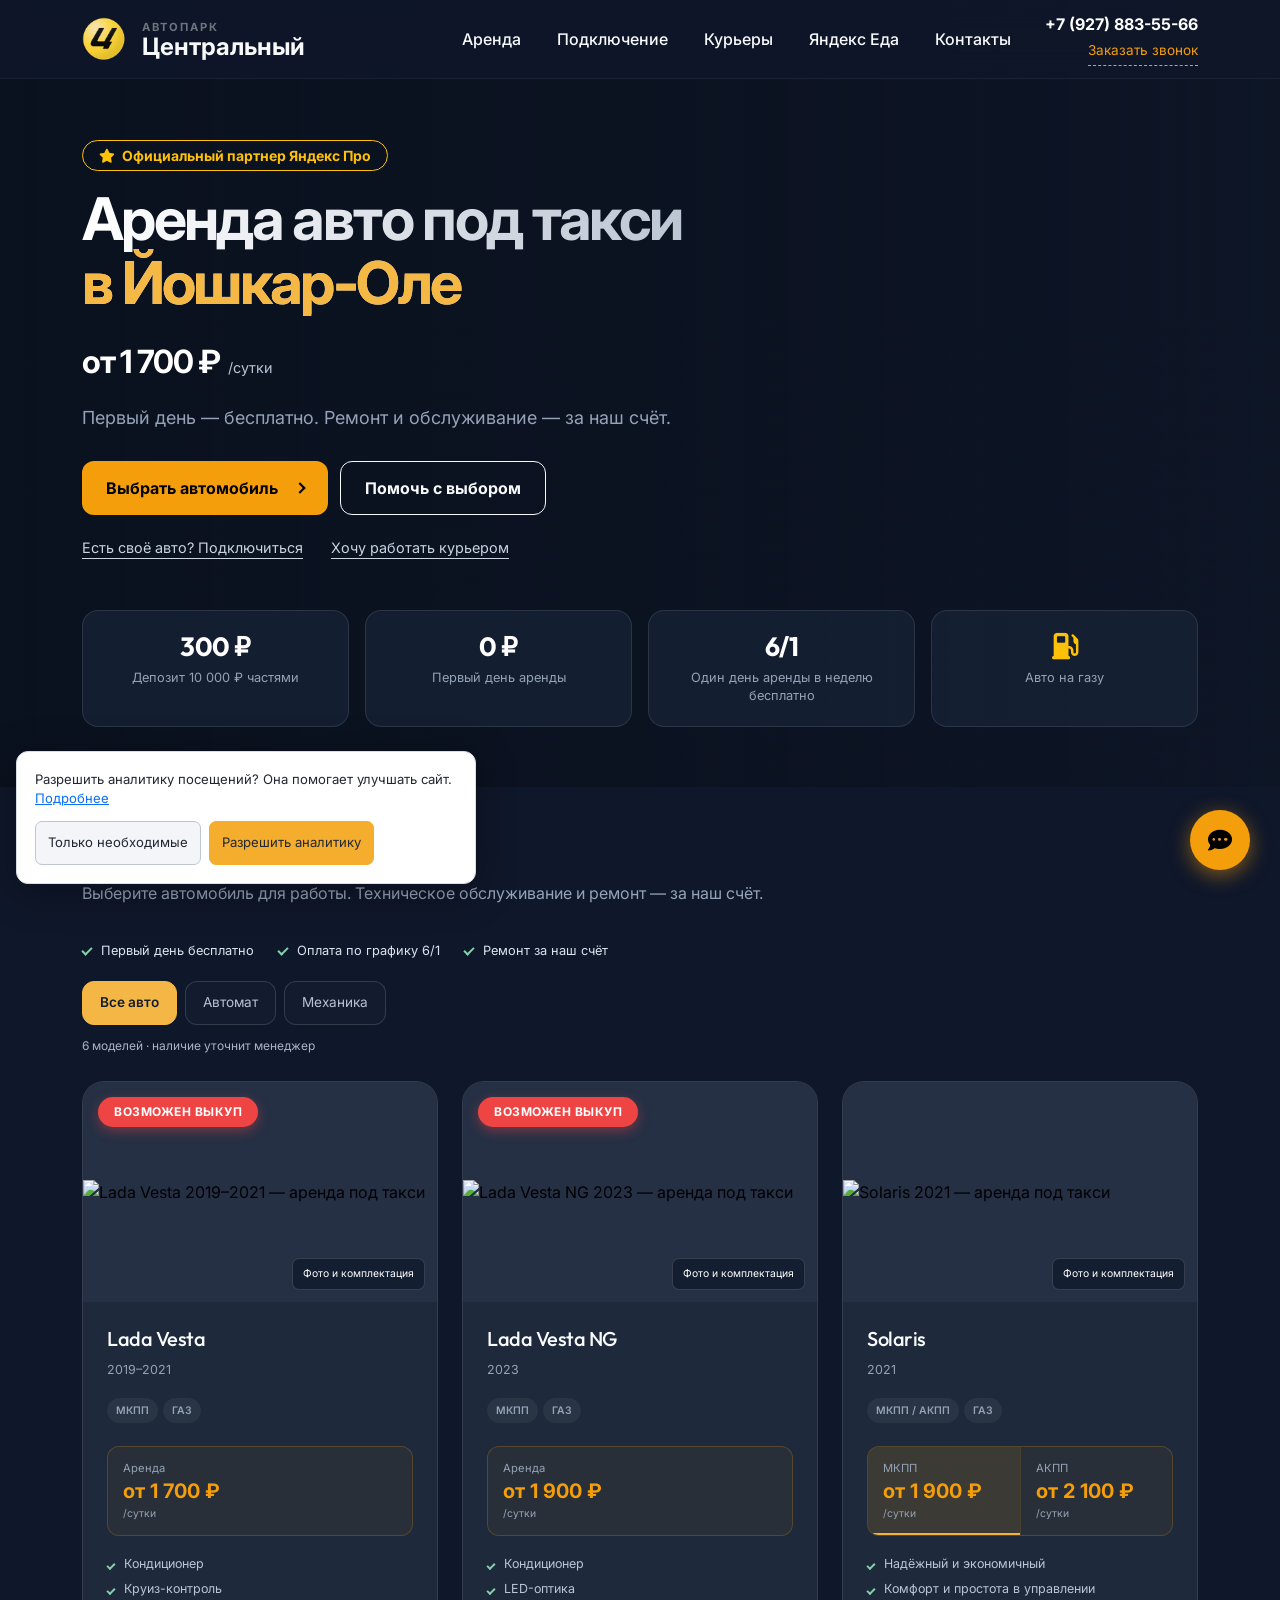
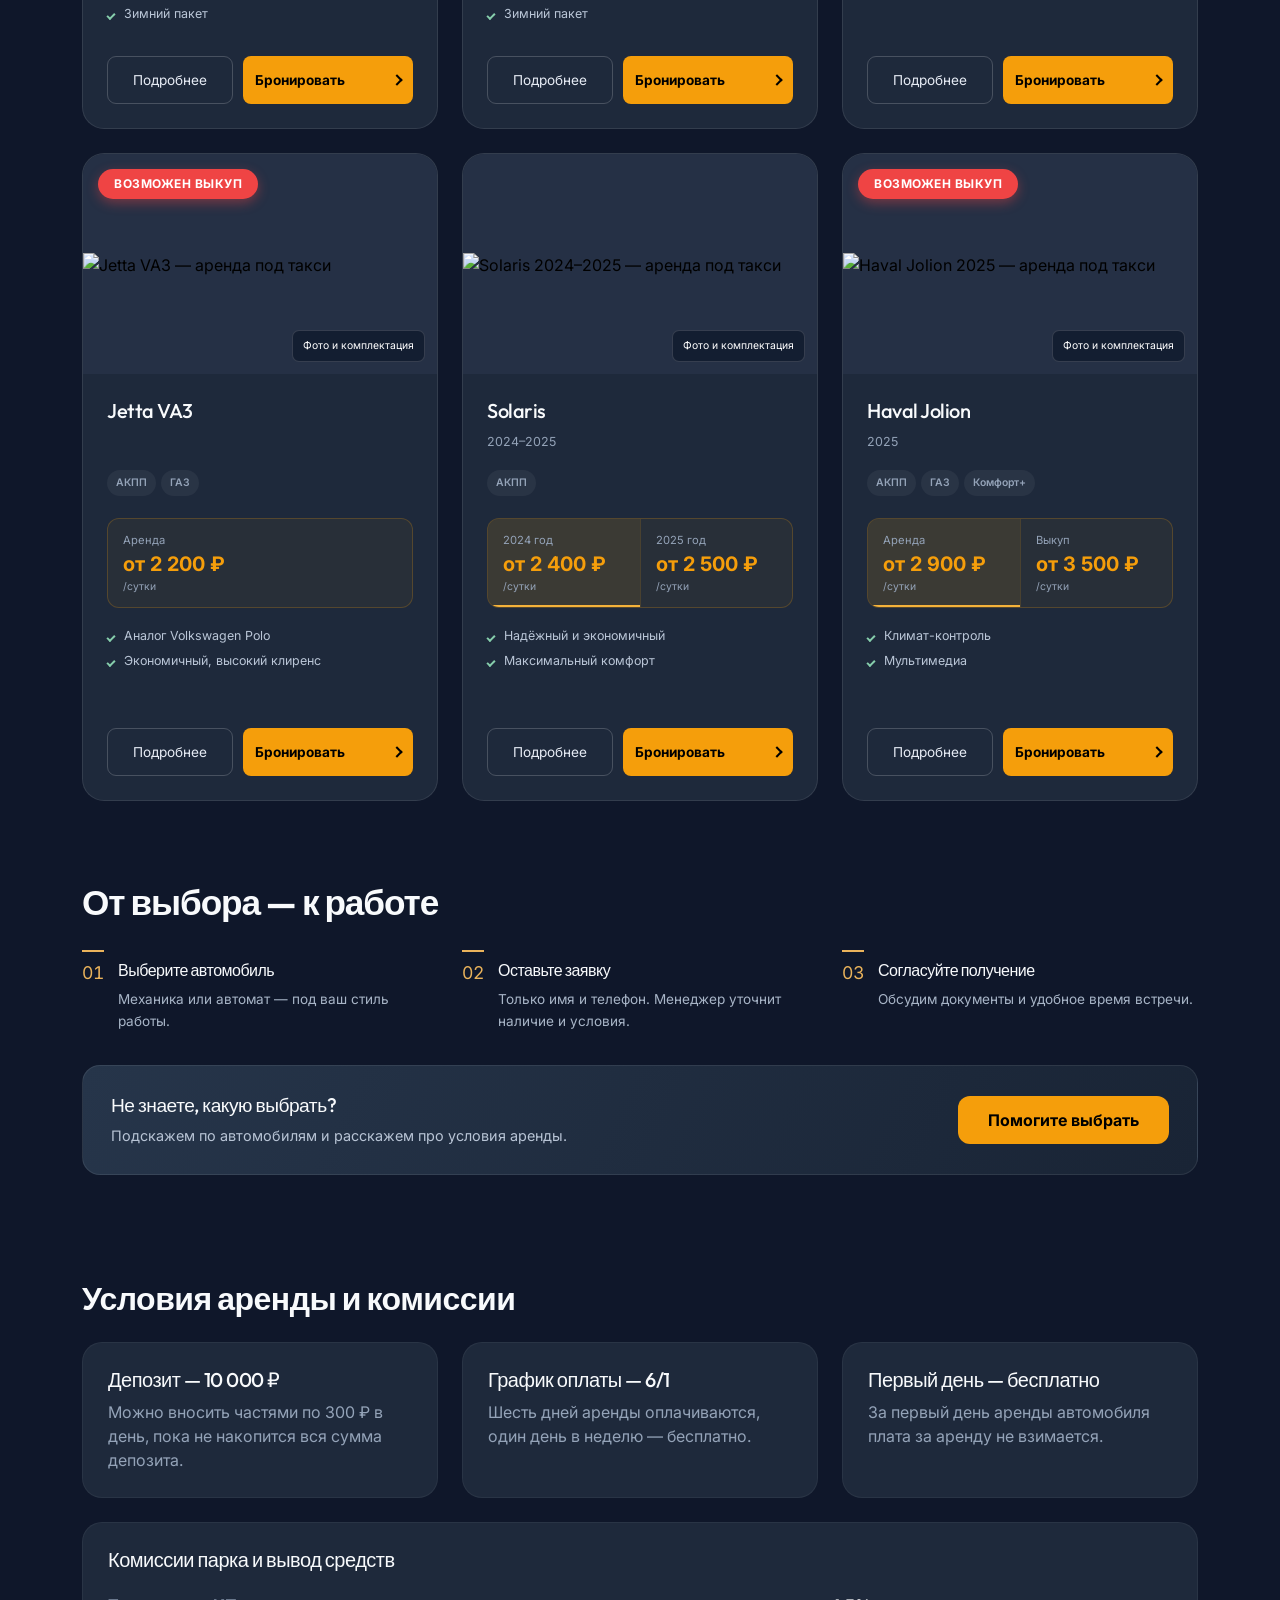
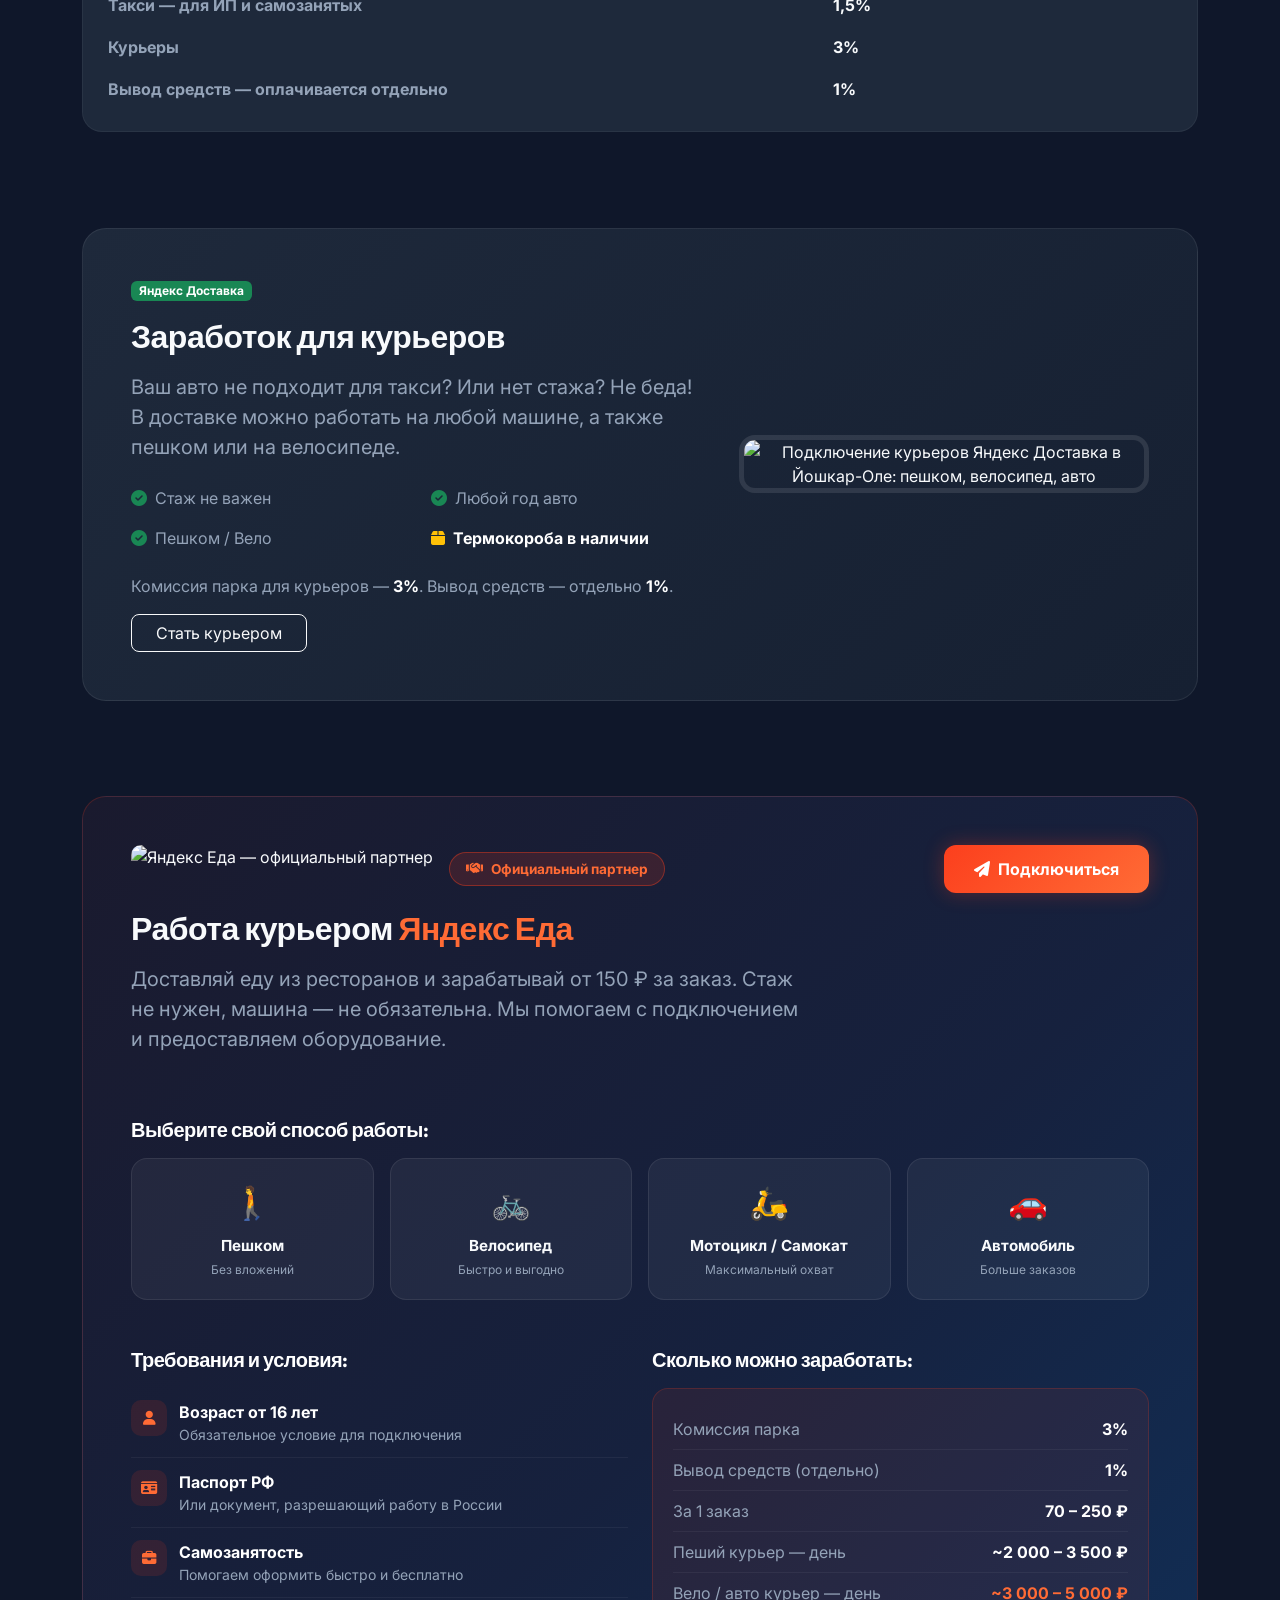
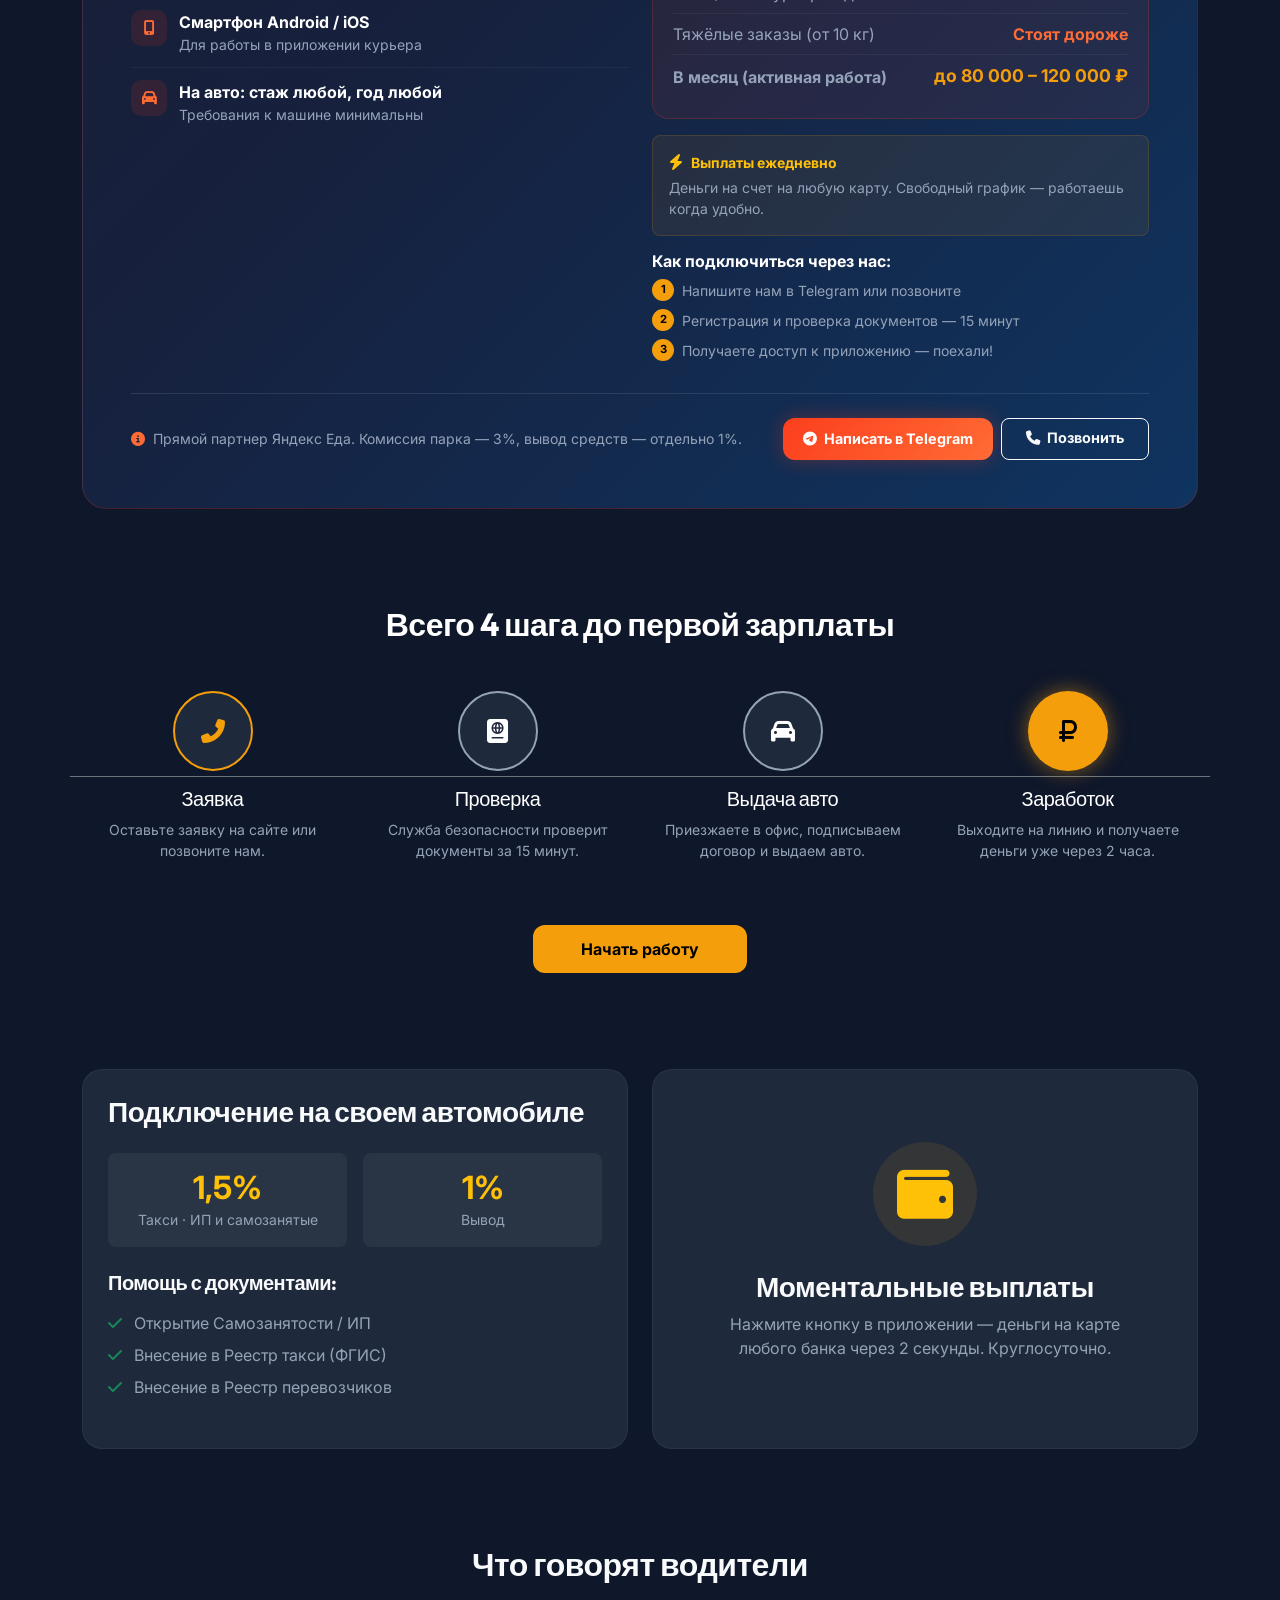
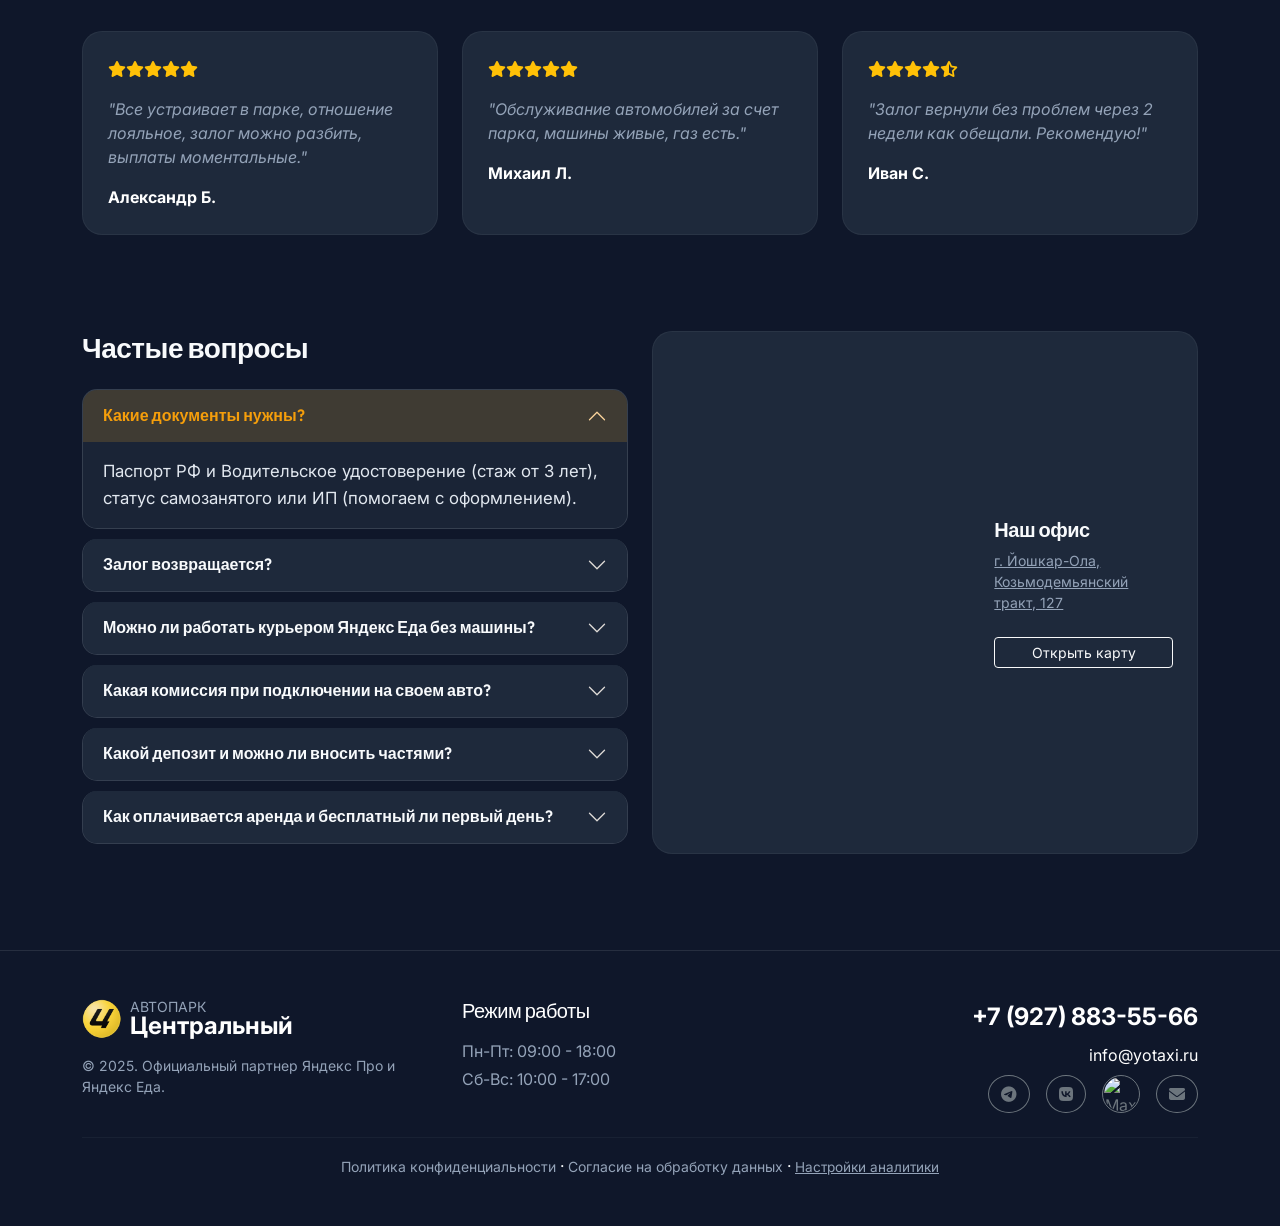
==== commit 6ff2a950: "Add transparent brand logo and favicon set; remove WhatsApp contacts" ====
--- a/deploy/production/index.html
+++ b/deploy/production/index.html
@@ -46,8 +46,8 @@
   "url": "https://yotaxi.ru/",
   "telephone": "+79278835566",
   "email": "info@yotaxi.ru",
-  "image": "https://yotaxi.ru/logo.png",
-  "logo": "https://yotaxi.ru/logo.png",
+  "image": "https://yotaxi.ru/logo-central.png",
+  "logo": "https://yotaxi.ru/logo-central.png",
   "priceRange": "от 1700 ₽/сутки",
   "currenciesAccepted": "RUB",
   "areaServed": {
@@ -86,8 +86,7 @@
   ],
   "sameAs": [
     "https://t.me/yotaxi",
-    "https://vk.com/yotaxi12",
-    "https://wa.me/79278835566"
+    "https://vk.com/yotaxi12"
   ],
   "hasOfferCatalog": {
     "@type": "OfferCatalog",
@@ -390,7 +389,12 @@
 }
     </script>
 
-    <link rel="icon" type="image/png" href="logo.png">
+    <link rel="icon" href="favicon.ico?v=20261110-1" sizes="any">
+    <link rel="icon" type="image/png" sizes="32x32" href="favicon-32x32.png?v=20261110-1">
+    <link rel="icon" type="image/png" sizes="48x48" href="favicon-48x48.png?v=20261110-1">
+    <link rel="icon" type="image/png" sizes="96x96" href="favicon-96x96.png?v=20261110-1">
+    <link rel="apple-touch-icon" sizes="180x180" href="apple-touch-icon.png?v=20261110-1">
+    <link rel="manifest" href="site.webmanifest?v=20261110-1">
     <!-- Шрифты -->
     <link href="https://fonts.googleapis.com/css2?family=Outfit:wght@300;400;600;800&family=Inter:wght@400;500&display=swap" rel="stylesheet">
     <link href="https://cdn.jsdelivr.net/npm/bootstrap@5.3.0/dist/css/bootstrap.min.css" rel="stylesheet">
@@ -572,7 +576,7 @@
         .chat-buttons.active { opacity: 1; visibility: visible; transform: translateY(0); pointer-events: auto; }
         .chat-btn { width: 50px; height: 50px; border-radius: 50%; display: flex; align-items: center; justify-content: center; color: white !important; text-decoration: none; font-size: 22px; box-shadow: 0 5px 15px rgba(0,0,0,0.3); transition: 0.3s; }
         .chat-btn:hover { transform: scale(1.1); color: white !important; }
-        .chat-btn.wa { background: #25D366; }
+
         .chat-btn.tg { background: #0088cc; }
         .chat-btn.vk { background: #0077FF; }
         .chat-btn.max { background: #FF6B35; }
@@ -591,7 +595,7 @@
     <nav class="navbar navbar-expand-lg navbar-dark fixed-top">
         <div class="container">
             <a class="navbar-brand d-flex align-items-center" href="#">
-                <img src="logo.png" alt="Логотип Автопарк Центральный" width="50" height="50" class="me-3 rounded-circle border border-secondary">
+                <img src="logo-central.png?v=20261110-1" alt="Логотип Автопарк Центральный" width="50" height="50" class="me-3">
                 <div class="d-flex flex-column">
                     <span class="text-secondary text-uppercase fw-bold" style="font-size:0.7rem;letter-spacing:2px;">Автопарк</span>
                     <span class="fw-bold text-light" style="font-size:1.5rem;line-height:1;">Центральный</span>
@@ -1259,7 +1263,7 @@
             <div class="row gy-4 justify-content-between">
                 <div class="col-md-4">
                     <div class="d-flex align-items-center mb-3">
-                        <img src="logo.png" alt="Автопарк Центральный — аренда авто под такси Йошкар-Ола" width="40" height="40" loading="lazy" class="me-2">
+                        <img src="logo-central.png?v=20261110-1" alt="Автопарк Центральный — аренда авто под такси Йошкар-Ола" width="40" height="40" loading="lazy" class="me-2">
                         <div style="line-height:1;">
                             <div class="text-dim small text-uppercase">Автопарк</div>
                             <div class="fw-bold fs-4 text-white">Центральный</div>
@@ -1276,7 +1280,6 @@
                     <a href="tel:+79278835566" class="d-block fs-4 fw-bold text-white text-decoration-none mb-2">+7 (927) 883-55-66</a>
                     <a href="mailto:info@yotaxi.ru" class="d-block text-white text-decoration-none mb-2">info@yotaxi.ru</a>
                     <div class="d-flex gap-3 justify-content-md-end">
-                        <a href="https://wa.me/79278835566" target="_blank" rel="noopener noreferrer" class="btn btn-outline-secondary rounded-circle" title="WhatsApp"><i class="fab fa-whatsapp"></i></a>
                         <a href="https://t.me/yotaxi" target="_blank" rel="noopener noreferrer" class="btn btn-outline-secondary rounded-circle" title="Telegram"><i class="fab fa-telegram"></i></a>
                         <a href="https://vk.com/yotaxi12" target="_blank" rel="noopener noreferrer" class="btn btn-outline-secondary rounded-circle" title="ВКонтакте"><i class="fab fa-vk"></i></a>
                         <a href="https://max.ru/u/f9LHodD0cOIqWV7gTFNCZoua1t1hhnSrA0PSkE62GQEwLTT5bFWs73iU22M" target="_blank" rel="noopener noreferrer" class="btn btn-outline-secondary rounded-circle d-inline-flex align-items-center justify-content-center" title="Max" style="width:38px;height:38px;padding:0;overflow:hidden;"><img loading="lazy" decoding="async" src="max2.png" alt="Max" style="width:34px;height:34px;object-fit:contain;border-radius:50%;"></a>
@@ -1304,7 +1307,6 @@
     <div class="chat-widget">
         <div class="chat-buttons" id="chatButtons">
             <a href="https://t.me/yotaxi" class="chat-btn tg" target="_blank" rel="noopener noreferrer" title="Telegram"><i class="fab fa-telegram-plane"></i></a>
-            <a href="https://wa.me/79278835566" class="chat-btn wa" target="_blank" rel="noopener noreferrer" title="WhatsApp"><i class="fab fa-whatsapp"></i></a>
             <a href="https://vk.com/yotaxi12" class="chat-btn vk" target="_blank" rel="noopener noreferrer" title="ВКонтакте"><i class="fab fa-vk"></i></a>
             <a href="https://max.ru/u/f9LHodD0cOIqWV7gTFNCZoua1t1hhnSrA0PSkE62GQEwLTT5bFWs73iU22M" class="chat-btn max" target="_blank" rel="noopener noreferrer" title="Max" style="background:transparent;box-shadow:none;padding:0;"><img loading="lazy" decoding="async" src="max.png" alt="Max" style="width:50px;height:50px;object-fit:contain;border-radius:50%;"></a>
         </div>
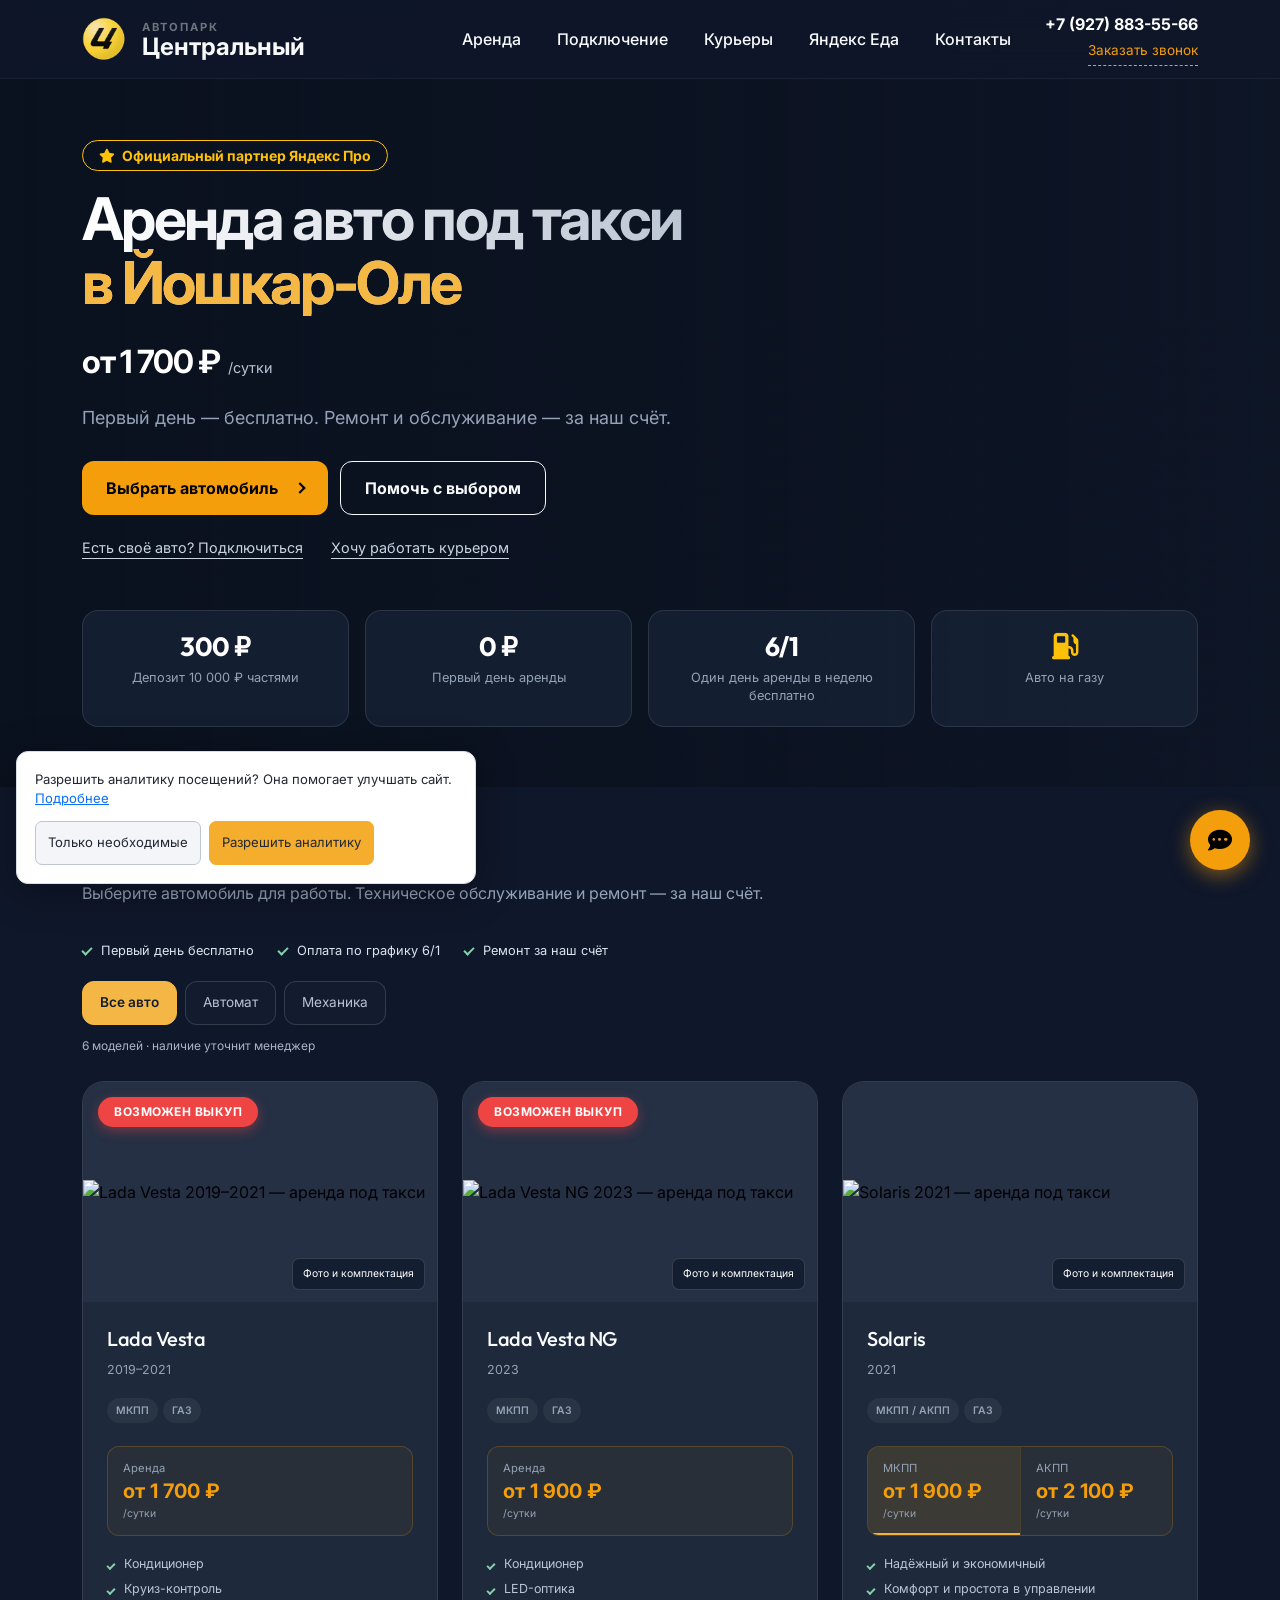
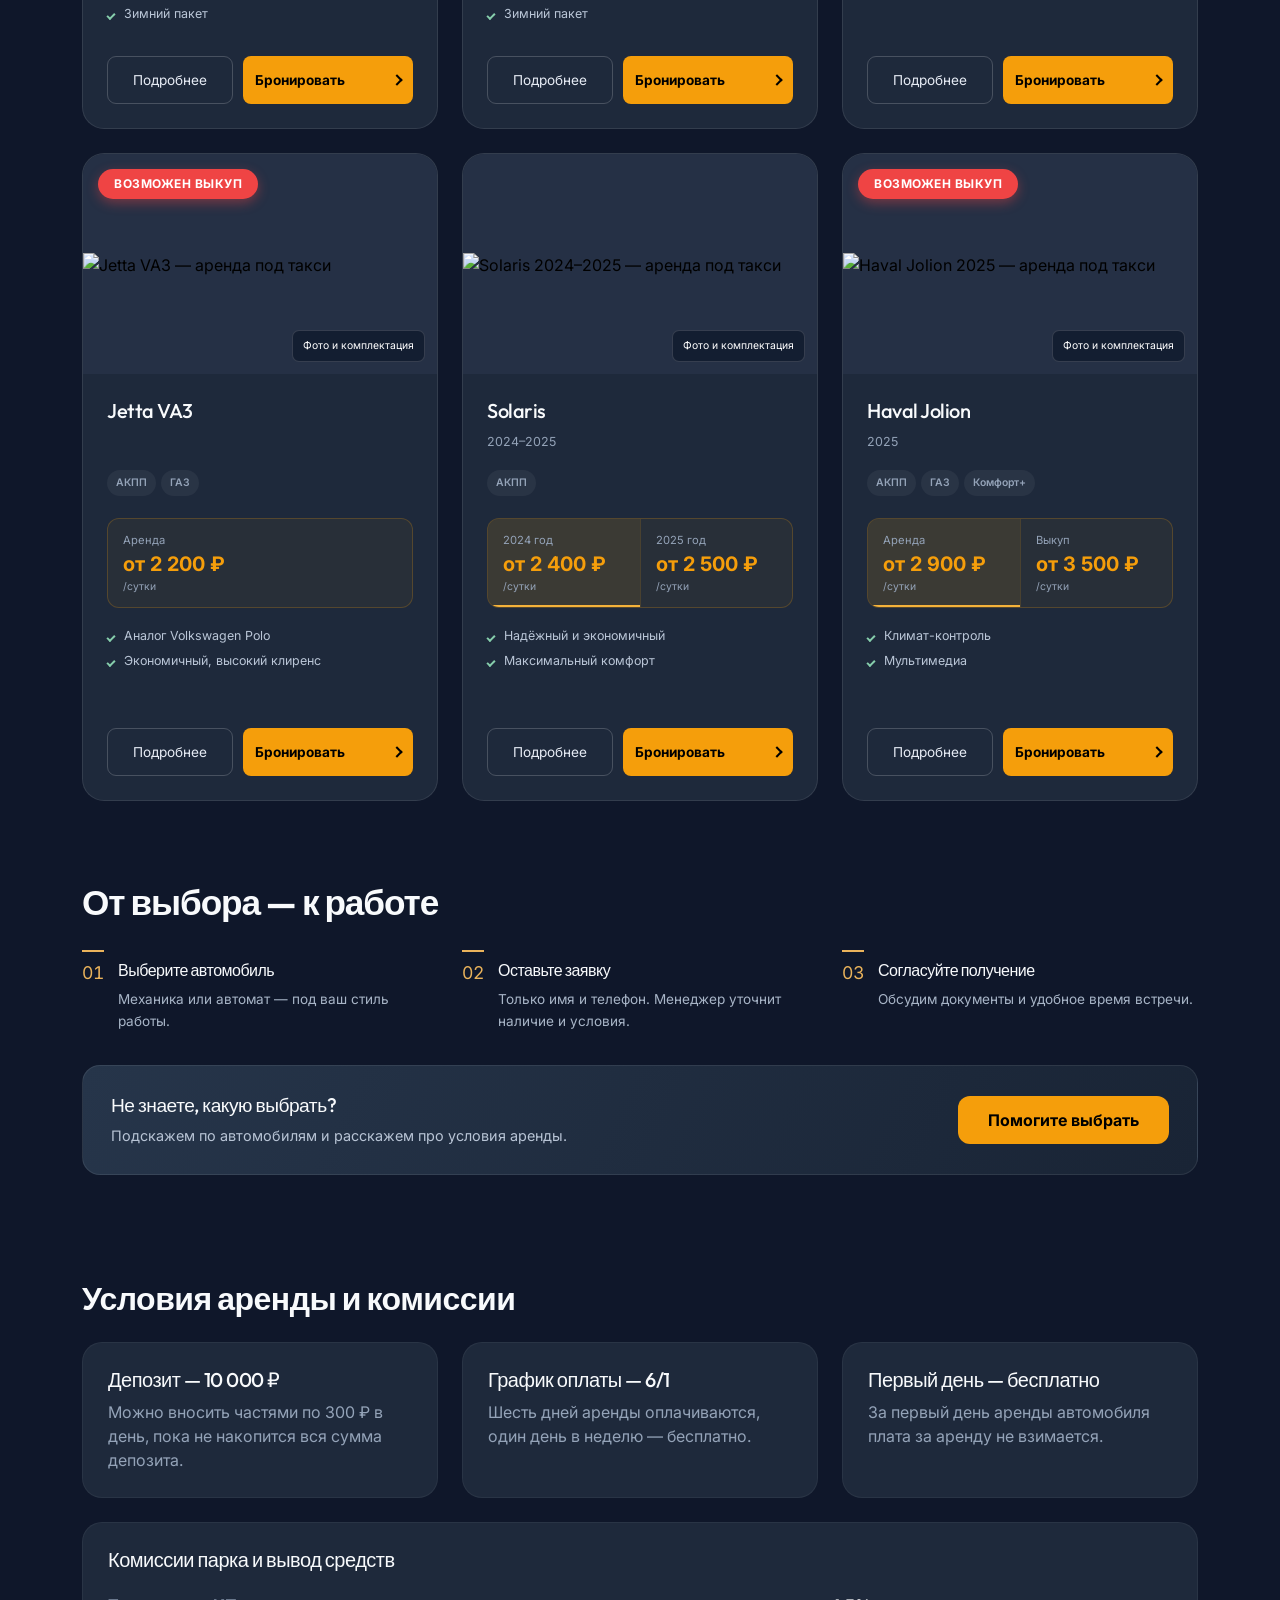
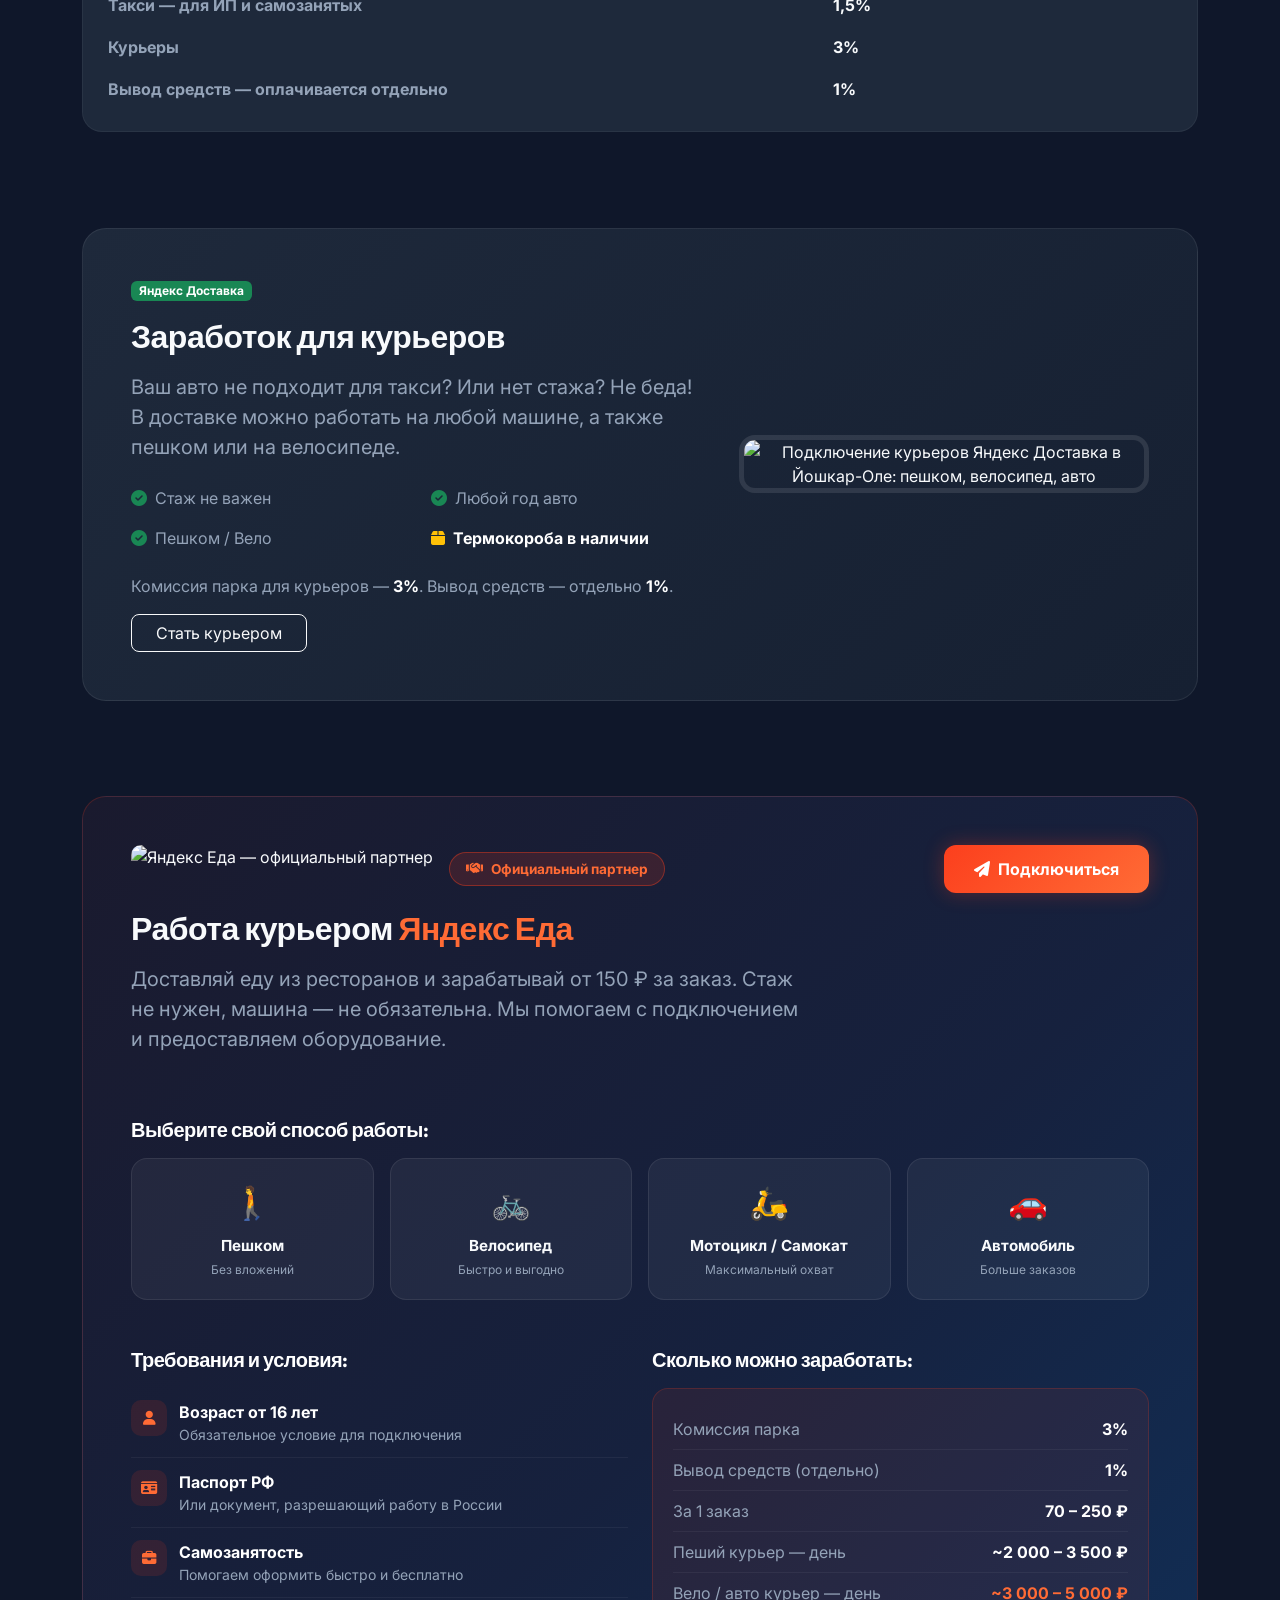
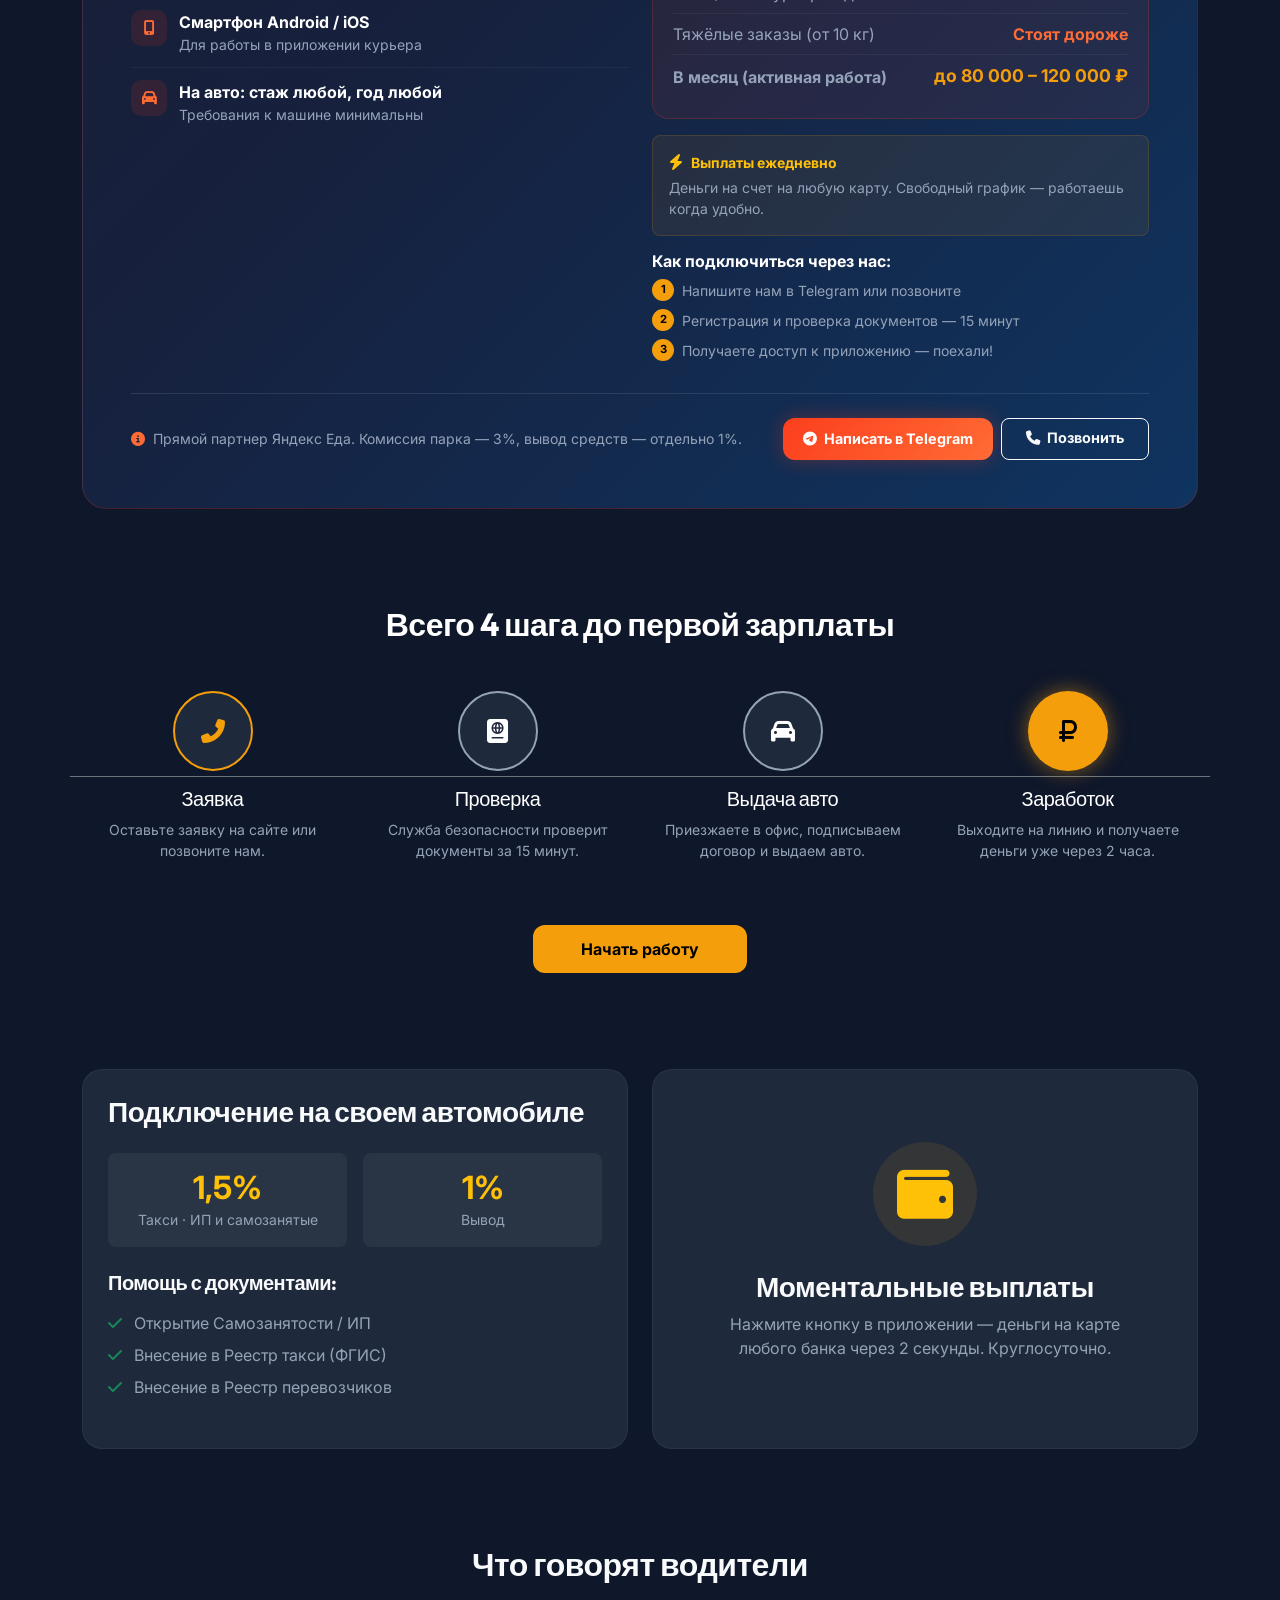
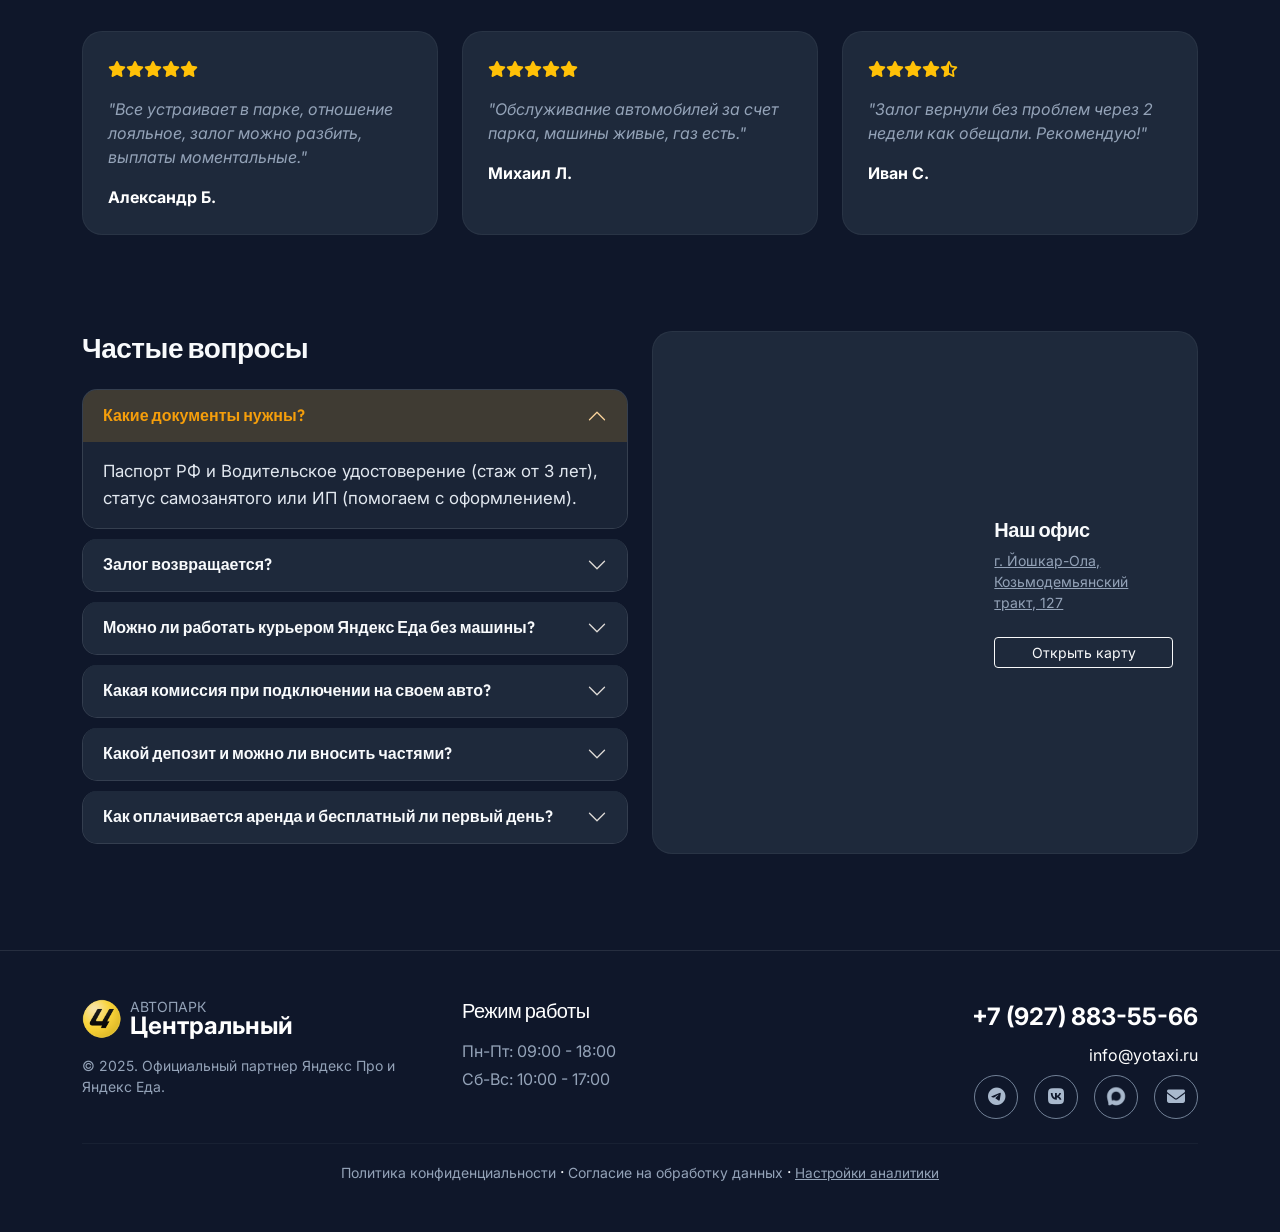
==== commit 2f3a2ad9: "Match Max contact icon color, sizing and alignment with social controls" ====
--- a/deploy/production/index.html
+++ b/deploy/production/index.html
@@ -588,7 +588,7 @@
         @media (min-width: 768px) { .mobile-nav { display: none; } }
         .text-gradient { background: linear-gradient(to right, #fff, #94a3b8); -webkit-background-clip: text; -webkit-text-fill-color: transparent; }
     </style>
-    <link rel="stylesheet" href="assets-v20261110/site.css?v=20261110-gallery-1">
+    <link rel="stylesheet" href="assets-v20261110/site.css?v=20261110-max-1">
 </head>
 <body>
     <!-- Шапка -->
@@ -1279,10 +1279,10 @@
                 <div class="col-md-4 text-md-end">
                     <a href="tel:+79278835566" class="d-block fs-4 fw-bold text-white text-decoration-none mb-2">+7 (927) 883-55-66</a>
                     <a href="mailto:info@yotaxi.ru" class="d-block text-white text-decoration-none mb-2">info@yotaxi.ru</a>
-                    <div class="d-flex gap-3 justify-content-md-end">
+                    <div class="footer-socials d-flex gap-3 justify-content-md-end">
                         <a href="https://t.me/yotaxi" target="_blank" rel="noopener noreferrer" class="btn btn-outline-secondary rounded-circle" title="Telegram"><i class="fab fa-telegram"></i></a>
                         <a href="https://vk.com/yotaxi12" target="_blank" rel="noopener noreferrer" class="btn btn-outline-secondary rounded-circle" title="ВКонтакте"><i class="fab fa-vk"></i></a>
-                        <a href="https://max.ru/u/f9LHodD0cOIqWV7gTFNCZoua1t1hhnSrA0PSkE62GQEwLTT5bFWs73iU22M" target="_blank" rel="noopener noreferrer" class="btn btn-outline-secondary rounded-circle d-inline-flex align-items-center justify-content-center" title="Max" style="width:38px;height:38px;padding:0;overflow:hidden;"><img loading="lazy" decoding="async" src="max2.png" alt="Max" style="width:34px;height:34px;object-fit:contain;border-radius:50%;"></a>
+                        <a href="https://max.ru/u/f9LHodD0cOIqWV7gTFNCZoua1t1hhnSrA0PSkE62GQEwLTT5bFWs73iU22M" target="_blank" rel="noopener noreferrer" class="btn btn-outline-secondary rounded-circle" title="Max" aria-label="Написать в Max"><span class="max-mark" aria-hidden="true"></span></a>
                         <a href="mailto:info@yotaxi.ru" class="btn btn-outline-secondary rounded-circle" title="Email"><i class="fas fa-envelope"></i></a>
                     </div>
                 </div>
@@ -1308,7 +1308,7 @@
         <div class="chat-buttons" id="chatButtons">
             <a href="https://t.me/yotaxi" class="chat-btn tg" target="_blank" rel="noopener noreferrer" title="Telegram"><i class="fab fa-telegram-plane"></i></a>
             <a href="https://vk.com/yotaxi12" class="chat-btn vk" target="_blank" rel="noopener noreferrer" title="ВКонтакте"><i class="fab fa-vk"></i></a>
-            <a href="https://max.ru/u/f9LHodD0cOIqWV7gTFNCZoua1t1hhnSrA0PSkE62GQEwLTT5bFWs73iU22M" class="chat-btn max" target="_blank" rel="noopener noreferrer" title="Max" style="background:transparent;box-shadow:none;padding:0;"><img loading="lazy" decoding="async" src="max.png" alt="Max" style="width:50px;height:50px;object-fit:contain;border-radius:50%;"></a>
+            <a href="https://max.ru/u/f9LHodD0cOIqWV7gTFNCZoua1t1hhnSrA0PSkE62GQEwLTT5bFWs73iU22M" class="chat-btn max" target="_blank" rel="noopener noreferrer" title="Max" aria-label="Написать в Max"><span class="max-mark" aria-hidden="true"></span></a>
         </div>
         <button type="button" class="chat-toggle" id="chatToggle" aria-label="Выбрать способ связи" aria-controls="chatButtons" aria-expanded="false"><i class="fas fa-comment-dots"></i></button>
     </div>
--- a/deploy/production/assets-v20261110/site.css
+++ b/deploy/production/assets-v20261110/site.css
@@ -367,3 +367,11 @@
     #vehicleBook { gap: 16px; font-size: .8rem; padding: 12px 14px; min-height: 48px; }
 }
 @media(prefers-reduced-motion:no-preference) { .vehicle-dialog[open] .vehicle-view-layout { animation: detail-arrive .2s ease-out both; } }
+
+/* One optical size and inherited color for every contact icon. */
+.max-mark { display: inline-block; width: 28px; height: 28px; background-color: currentColor; -webkit-mask: url('../max2.png') center / contain no-repeat; mask: url('../max2.png') center / contain no-repeat; flex: 0 0 auto; }
+.footer-socials a { display: inline-flex; align-items: center; justify-content: center; width: 44px; height: 44px; flex: 0 0 44px; padding: 0; border: 1px solid #718197; color: #a9b9cd; background: transparent; transition: color .2s, border-color .2s, background-color .2s; }
+.footer-socials a > i { font-size: 18px; line-height: 1; }
+.footer-socials a:hover { color: #f6c66d; border-color: #f6c66d; background: #f6c66d0c; }
+.chat-btn.max { background: #1c2c46; border: 1px solid #ffffff2b; }
+.chat-btn.max .max-mark { width: 34px; height: 34px; }
